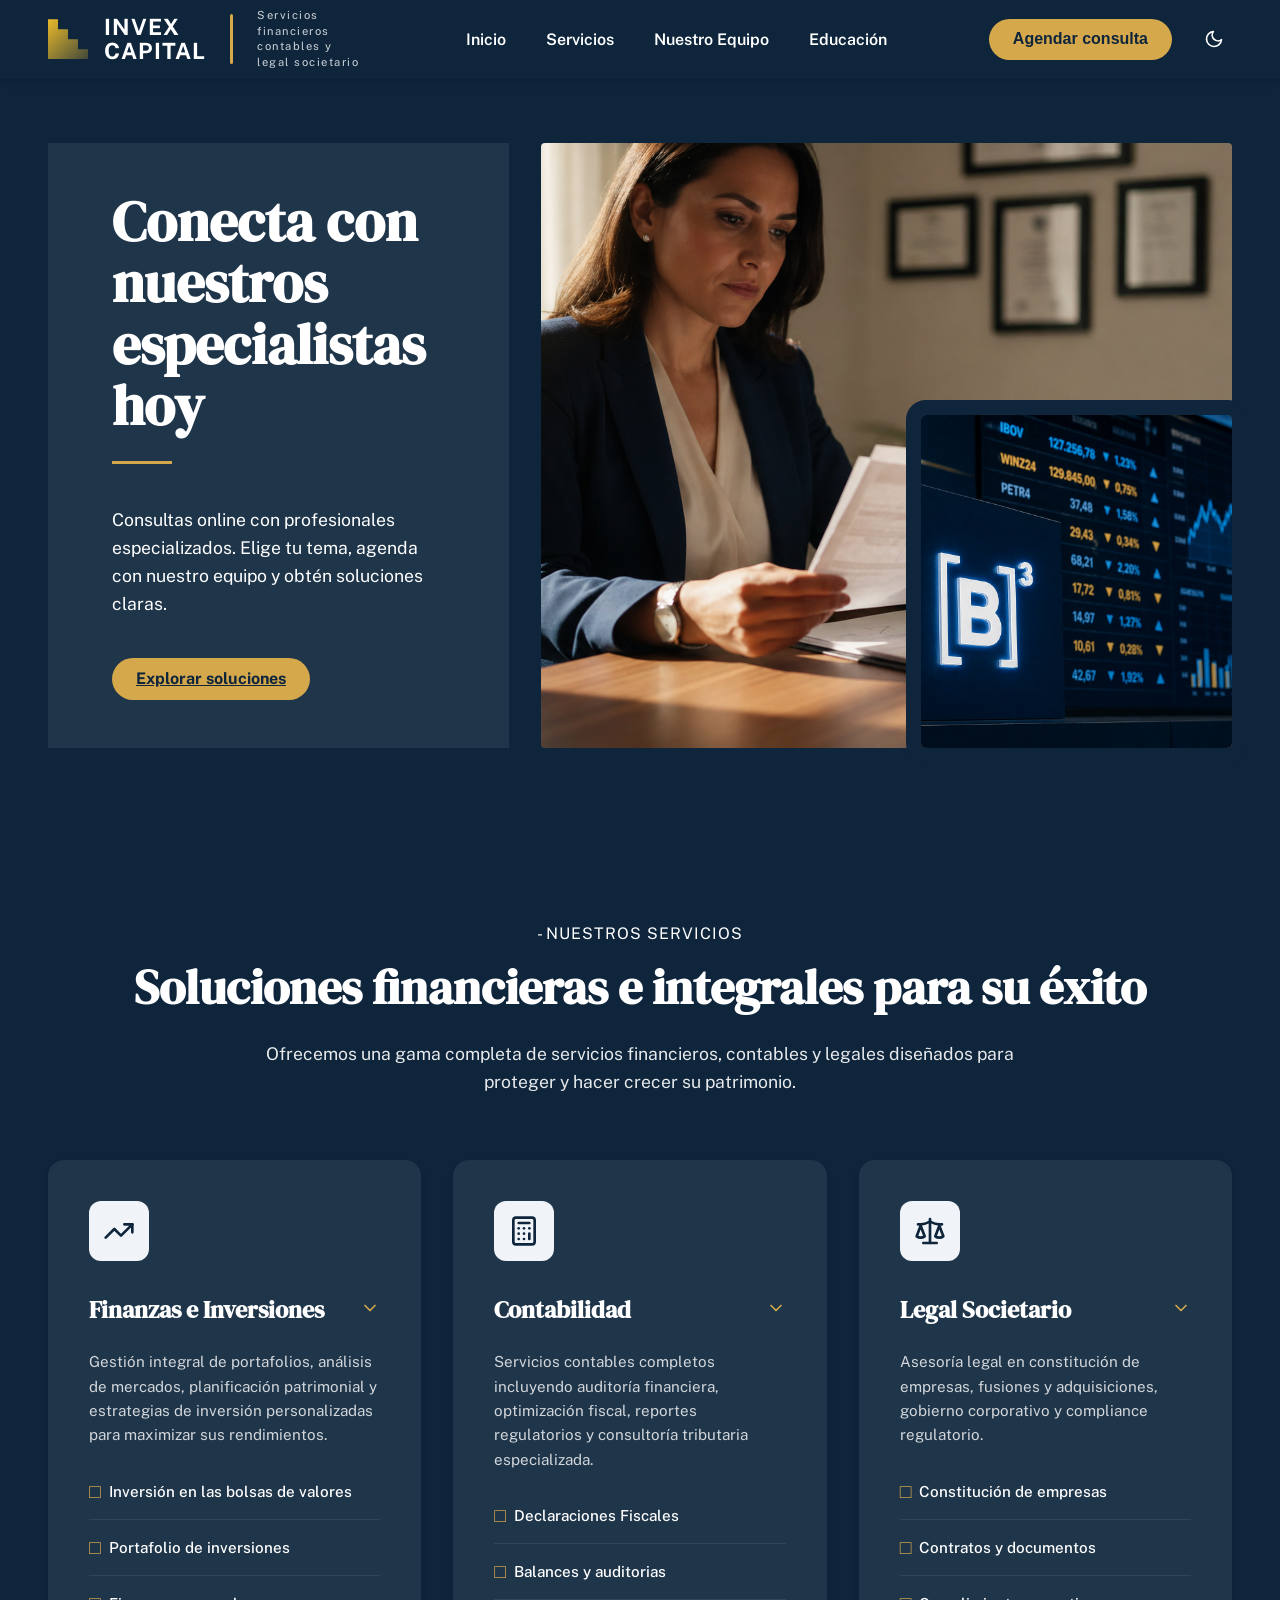
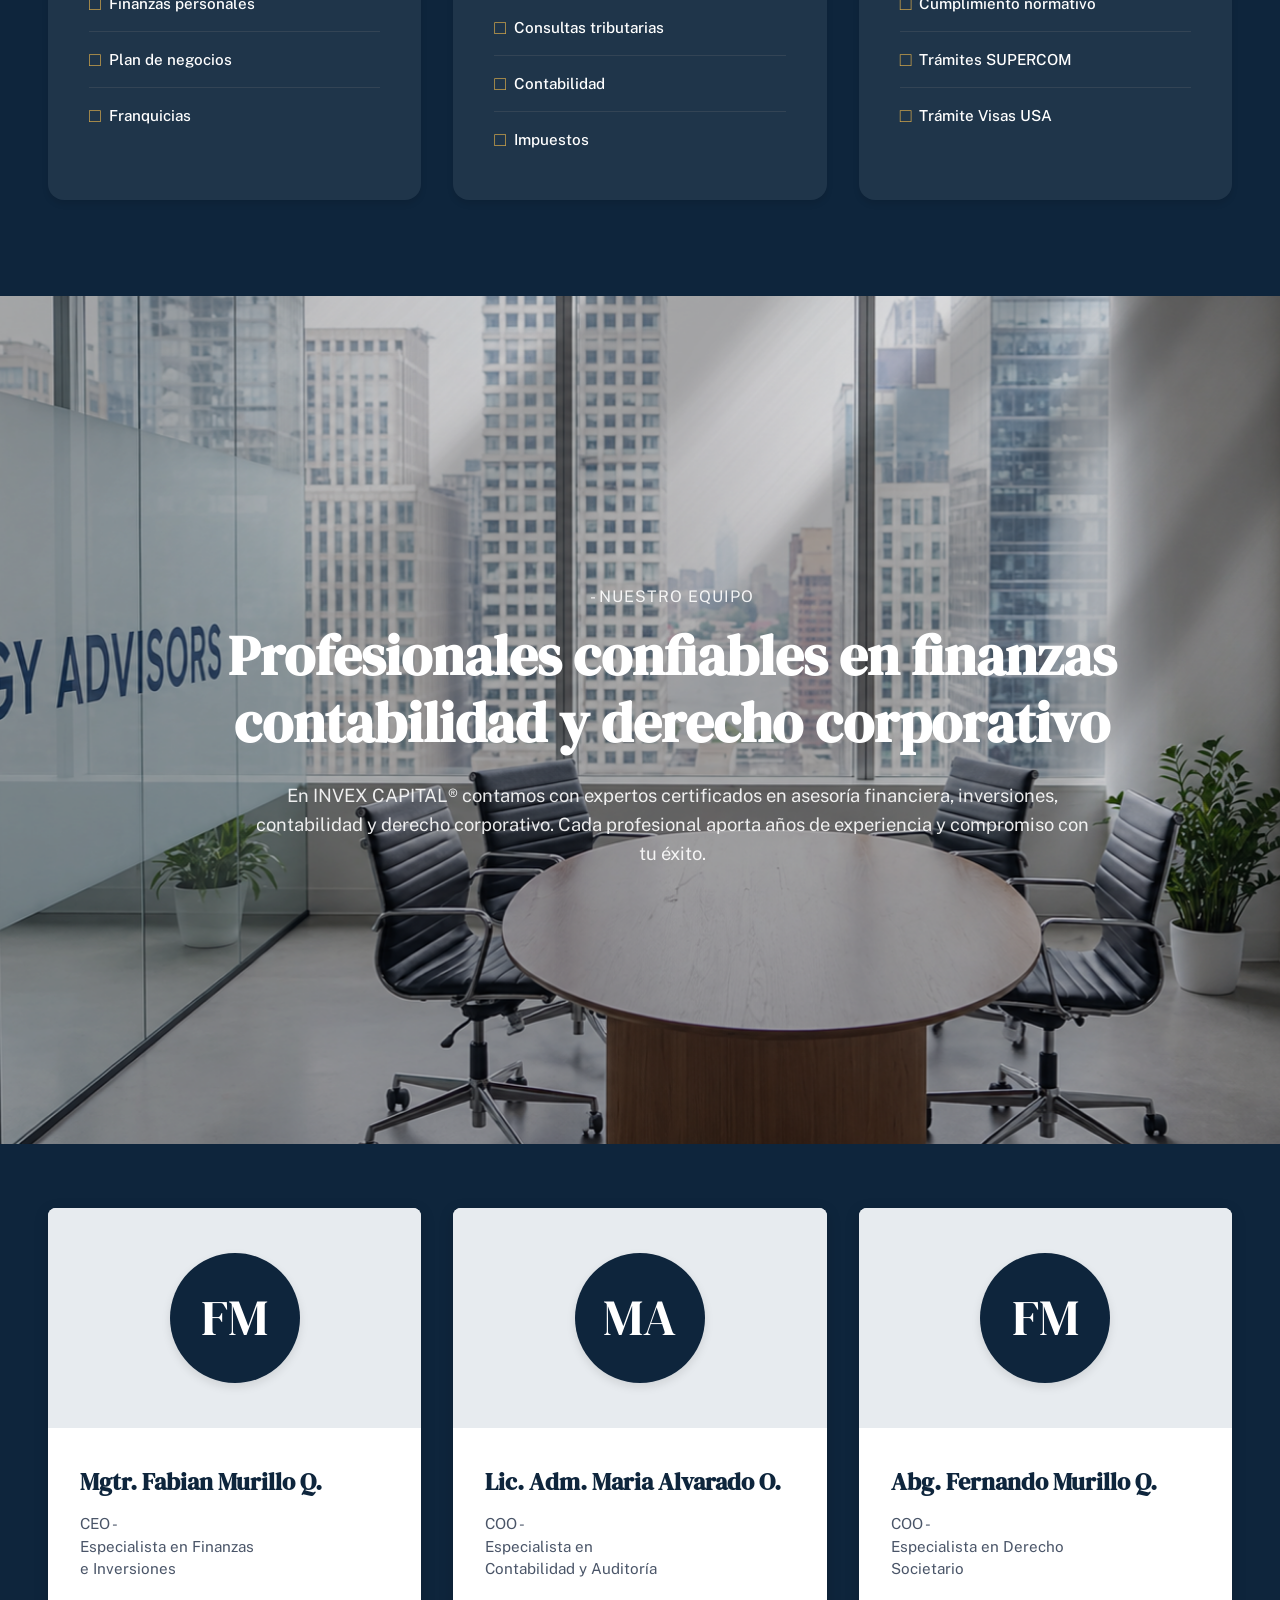
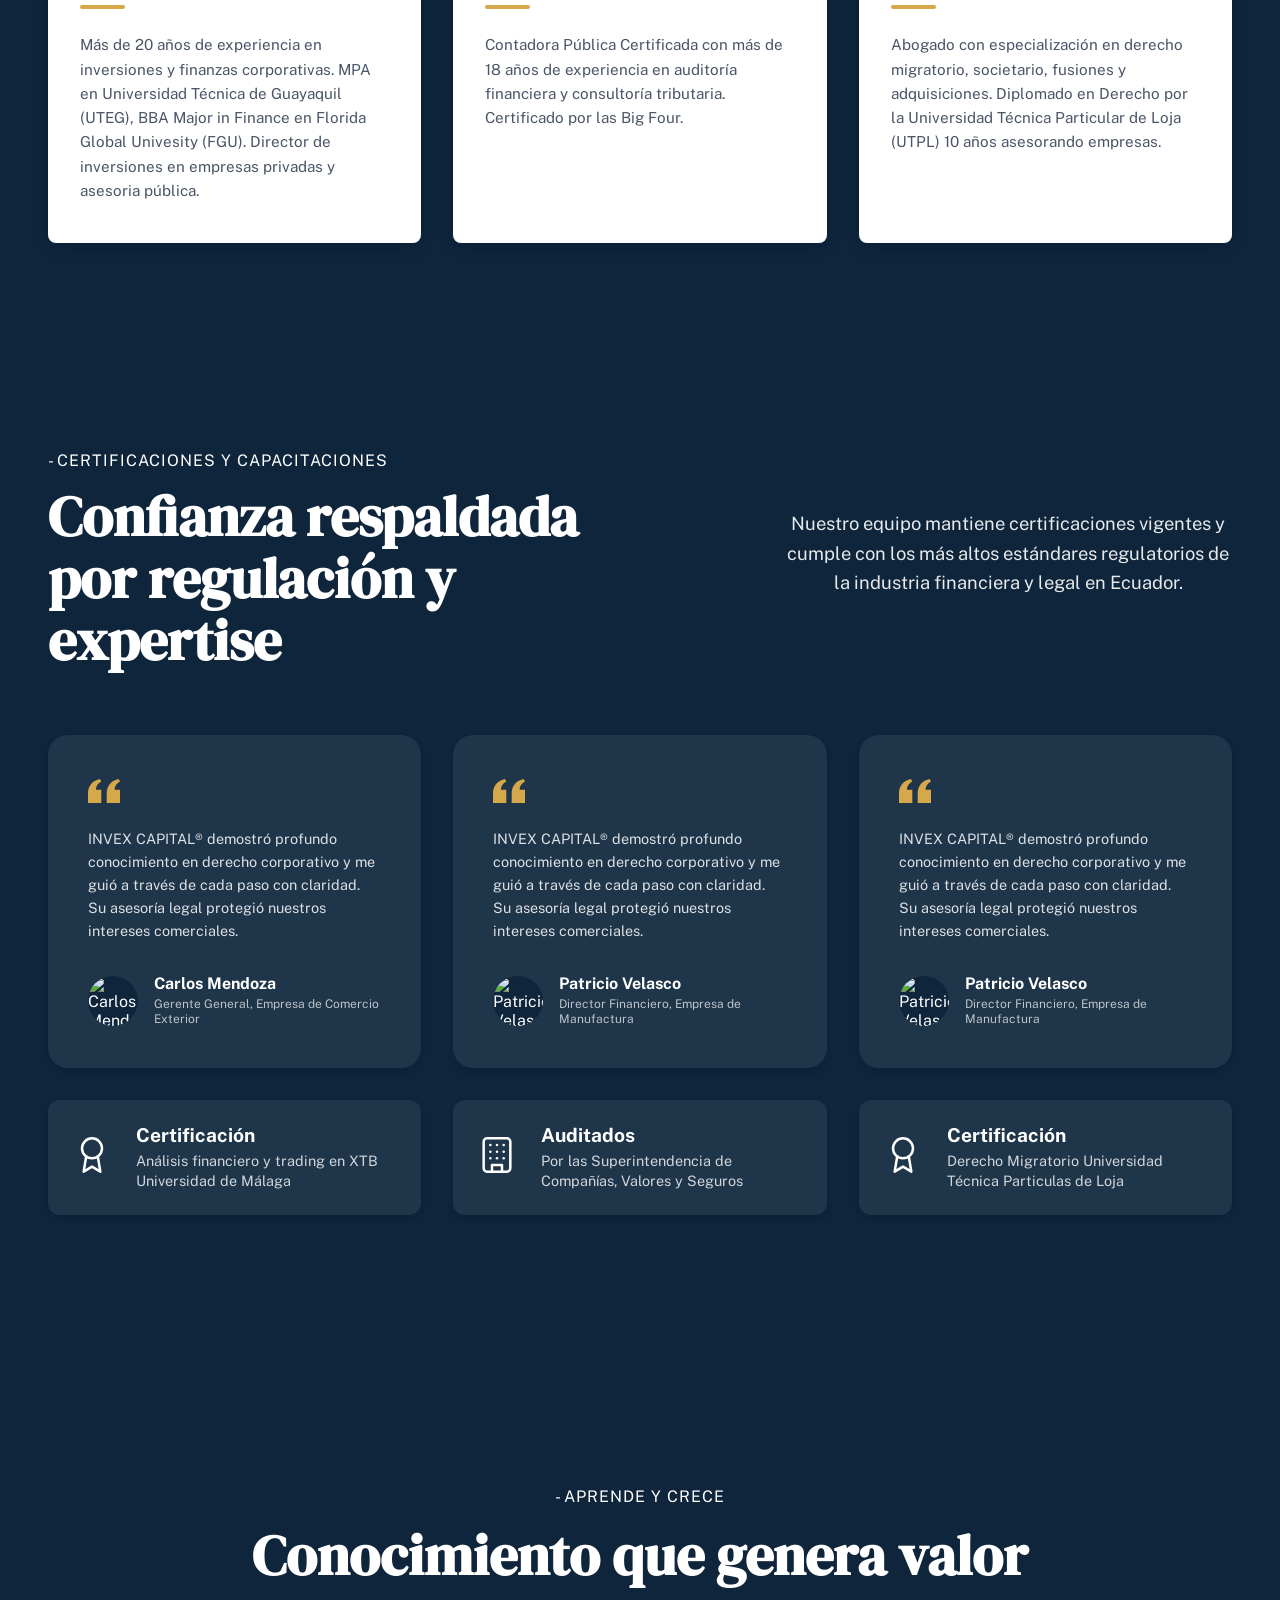
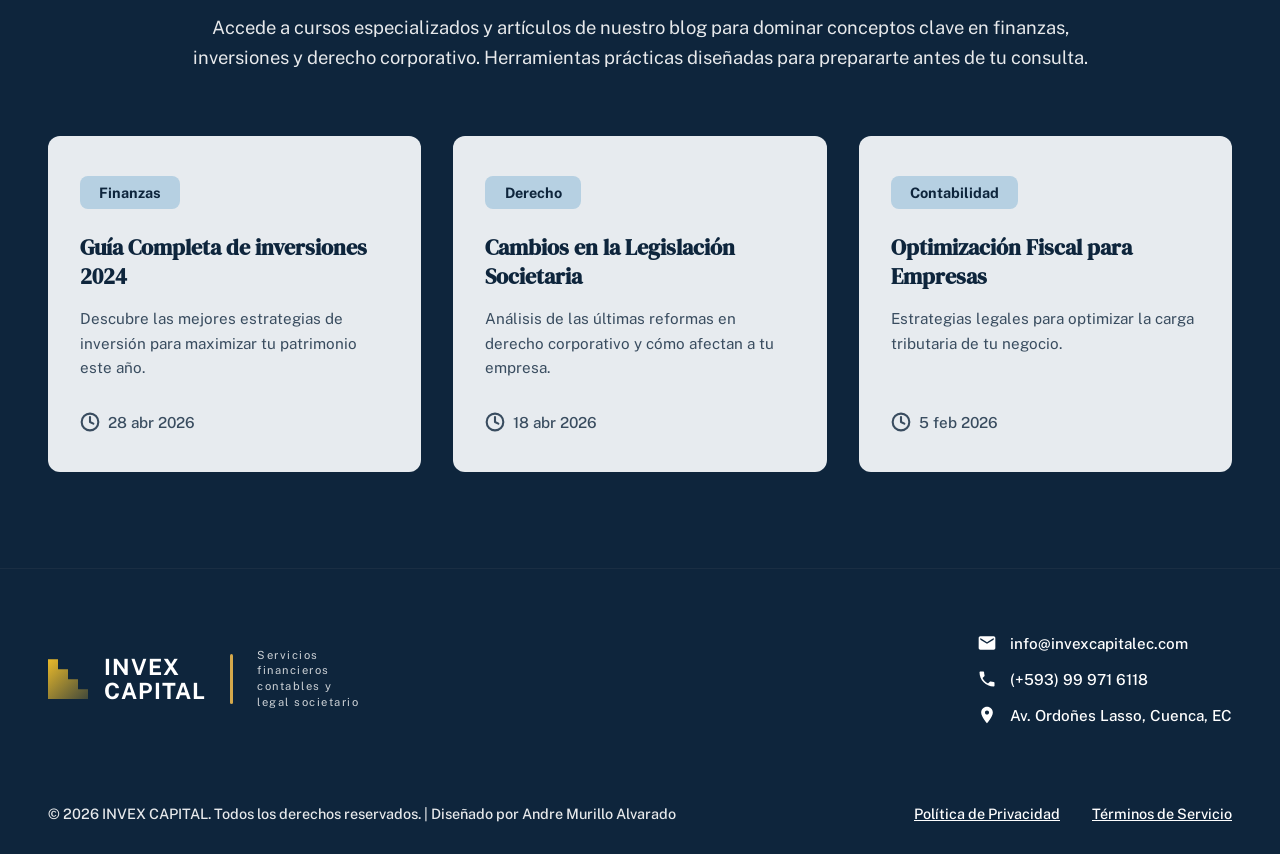
==== index.html @ 41b36bf6 "V1.0 En proceso" ====
<!doctype html>
<html lang="en">
  <head>
    <meta charset="UTF-8" />
    <meta name="viewport" content="width=device-width, initial-scale=1.0" />
    <link rel="preconnect" href="https://fonts.googleapis.com" />
    <link rel="preconnect" href="https://fonts.gstatic.com" crossorigin />
    <link
      href="https://fonts.googleapis.com/css2?family=DM+Serif+Display:ital@0;1&family=Public+Sans:ital,wght@0,100..900;1,100..900&display=swap"
      rel="stylesheet"
    />
    <link rel="stylesheet" href="./css/normalize.css" />
    <link rel="stylesheet" href="./css/index.css" />
    <link rel="stylesheet" href="./css/header.css" />
    <link rel="stylesheet" href="./css/hero.css" />
    <link rel="stylesheet" href="./css/servicios.css" />
    <link rel="stylesheet" href="./css/subHero.css" />
    <link rel="stylesheet" href="./css/equipo_cards.css" />
    <link rel="stylesheet" href="./css/certificaciones.css" />
    <link rel="stylesheet" href="./css/educacion.css" />
    <link rel="stylesheet" href="./css/footer.css" />
    <!--IMPORTANTE PONER ESTO PARA QUE LEA EL ARCHIVO JAVASCRIPT-->
    <script defer src="./main.js"></script>
    <title>Invex Capital</title>
  </head>
  <body>
    <header class="navbar">
      <!-- Sección del Logo -->
      <div class="logo-container">
        <div class="logo-icon"></div>
        <div class="logo-text">
          <h1>INVEX<br />CAPITAL</h1>
        </div>
        <div class="logo-divider"></div>
        <div class="logo-subtitle">
          Servicios<br />financieros<br />contables y<br />legal societario
        </div>
      </div>

      <!-- Enlaces de Navegación -->
      <nav class="nav-links" id="nav-links">
        <a href="#inicio">Inicio</a>
        <a href="#servicios">Servicios</a>
        <a href="#equipo">Nuestro Equipo</a>
        <a href="#educacion">Educación</a>
      </nav>

      <!-- Botones de Acción -->
      <div class="action-container">
        <!-- Botón flotante en móvil -->
        <button class="btn-primary">Agendar consulta</button>

        <!-- Botón de Modo Día/Noche -->
        <button
          id="theme-toggle"
          class="theme-toggle"
          aria-label="Cambiar tema"
        >
          <svg
            id="moon-icon"
            xmlns="http://www.w3.org/2000/svg"
            width="20"
            height="20"
            viewBox="0 0 24 24"
            fill="none"
            stroke="currentColor"
            stroke-width="2"
            stroke-linecap="round"
            stroke-linejoin="round"
          >
            <path d="M21 12.79A9 9 0 1 1 11.21 3 7 7 0 0 0 21 12.79z"></path>
          </svg>
          <svg
            id="sun-icon"
            class="hidden"
            xmlns="http://www.w3.org/2000/svg"
            width="20"
            height="20"
            viewBox="0 0 24 24"
            fill="none"
            stroke="currentColor"
            stroke-width="2"
            stroke-linecap="round"
            stroke-linejoin="round"
          >
            <circle cx="12" cy="12" r="5"></circle>
            <line x1="12" y1="1" x2="12" y2="3"></line>
            <line x1="12" y1="21" x2="12" y2="23"></line>
            <line x1="4.22" y1="4.22" x2="5.64" y2="5.64"></line>
            <line x1="18.36" y1="18.36" x2="19.78" y2="19.78"></line>
            <line x1="1" y1="12" x2="3" y2="12"></line>
            <line x1="21" y1="12" x2="23" y2="12"></line>
            <line x1="4.22" y1="19.78" x2="5.64" y2="18.36"></line>
            <line x1="18.36" y1="5.64" x2="19.78" y2="4.22"></line>
          </svg>
        </button>

        <!-- Botón Hamburguesa (Nuevo) -->
        <button class="hamburger" id="hamburger-btn" aria-label="Abrir menú">
          <svg
            xmlns="http://www.w3.org/2000/svg"
            width="28"
            height="28"
            viewBox="0 0 24 24"
            fill="none"
            stroke="currentColor"
            stroke-width="2"
            stroke-linecap="round"
            stroke-linejoin="round"
          >
            <line x1="3" y1="12" x2="21" y2="12"></line>
            <line x1="3" y1="6" x2="21" y2="6"></line>
            <line x1="3" y1="18" x2="21" y2="18"></line>
          </svg>
        </button>
      </div>
    </header>

    <!-- SECCIÓN HERO -->
    <section id="inicio" class="hero">
      <!-- Columna de Texto -->
      <div class="hero-content">
        <h1 class="titulo hero-title">
          Conecta con<br />
          nuestros<br />
          <span class="highlight">especialistas</span><br />
          hoy
        </h1>
        <div class="hero-divider"></div>
        <p class="hero-text">
          Consultas online con profesionales especializados. Elige tu tema,
          agenda con nuestro equipo y obtén soluciones claras.
        </p>

        <!-- Mantuve el texto "Explorar soluciones", pero le devolví la clase btn-primary 
             para que se vea dorado y sólido como en tu diseño original -->
        <a href="#servicios" class="btn-primary">Explorar soluciones</a>
      </div>

      <!-- Columna de Imágenes -->
      <div class="hero-images">
        <img
          src="./assets/hero_main.png"
          alt="Especialista financiera"
          class="img-main"
        />
        <img
          src="./assets/hero_sub.png"
          alt="Mercado de valores"
          class="img-overlay"
        />
      </div>
    </section>

    <!-- SECCIÓN SERVICIOS -->
    <section id="servicios" class="services-section">
      <div class="services-header">
        <p class="subtitle">- Nuestros servicios</p>
        <h2 class="titulo services-title">
          Soluciones financieras e integrales para
          <span class="highlight">su éxito</span>
        </h2>
        <p class="services-description">
          Ofrecemos una gama completa de servicios financieros, contables y
          legales diseñados para proteger y hacer crecer su patrimonio.
        </p>
      </div>

      <div class="services-grid">
        <!-- Tarjeta 1: Finanzas e Inversiones -->
        <div class="service-card" tabindex="0">
          <div class="card-icon">
            <svg
              xmlns="http://www.w3.org/2000/svg"
              width="32"
              height="32"
              viewBox="0 0 24 24"
              fill="none"
              stroke="currentColor"
              stroke-width="2"
              stroke-linecap="round"
              stroke-linejoin="round"
            >
              <path d="M22 7 13.5 15.5 8.5 10.5 2 17"></path>
              <path d="M16 7h6v6"></path>
            </svg>
          </div>
          <div class="card-header">
            <h3 class="titulo">Finanzas e Inversiones</h3>
            <span class="expand-icon">
              <svg
                xmlns="http://www.w3.org/2000/svg"
                width="20"
                height="20"
                viewBox="0 0 24 24"
                fill="none"
                stroke="currentColor"
                stroke-width="2"
                stroke-linecap="round"
                stroke-linejoin="round"
              >
                <path d="m6 9 6 6 6-6" />
              </svg>
            </span>
          </div>
          <div class="card-content">
            <p class="card-summary">
              Gestión integral de portafolios, análisis de mercados,
              planificación patrimonial y estrategias de inversión
              personalizadas para maximizar sus rendimientos.
            </p>
            <ul class="service-list">
              <li class="service-item">
                <div class="item-title">
                  <span class="bullet">□</span> Inversión en las bolsas de
                  valores
                </div>
                <div class="service-detail">
                  Asesoramiento experto para la compra y venta de activos en
                  mercados internacionales.
                </div>
              </li>
              <li class="service-item">
                <div class="item-title">
                  <span class="bullet">□</span> Portafolio de inversiones
                </div>
                <div class="service-detail">
                  Diseño y diversificación de carteras adaptadas a su perfil de
                  riesgo.
                </div>
              </li>
              <li class="service-item">
                <div class="item-title">
                  <span class="bullet">□</span> Finanzas personales
                </div>
                <div class="service-detail">
                  Planificación a largo plazo para asegurar su estabilidad
                  financiera.
                </div>
              </li>
              <li class="service-item">
                <div class="item-title">
                  <span class="bullet">□</span> Plan de negocios
                </div>
                <div class="service-detail">
                  Planificación a largo plazo para asegurar su estabilidad
                  financiera.
                </div>
              </li>
              <li class="service-item">
                <div class="item-title">
                  <span class="bullet">□</span> Franquicias
                </div>
                <div class="service-detail">
                  Planificación a largo plazo para asegurar su estabilidad
                  financiera.
                </div>
              </li>
            </ul>
          </div>
        </div>

        <!-- Tarjeta 2: Contabilidad -->
        <div class="service-card" tabindex="0">
          <div class="card-icon">
            <svg
              xmlns="http://www.w3.org/2000/svg"
              width="32"
              height="32"
              viewBox="0 0 24 24"
              fill="none"
              stroke="currentColor"
              stroke-width="2"
              stroke-linecap="round"
              stroke-linejoin="round"
            >
              <rect width="16" height="20" x="4" y="2" rx="2"></rect>
              <line x1="8" x2="16" y1="6" y2="6"></line>
              <line x1="16" x2="16" y1="14" y2="18"></line>
              <path d="M16 10h.01"></path>
              <path d="M12 10h.01"></path>
              <path d="M8 10h.01"></path>
              <path d="M12 14h.01"></path>
              <path d="M8 14h.01"></path>
              <path d="M12 18h.01"></path>
              <path d="M8 18h.01"></path>
            </svg>
          </div>
          <div class="card-header">
            <h3 class="titulo">Contabilidad</h3>
            <span class="expand-icon">
              <svg
                xmlns="http://www.w3.org/2000/svg"
                width="20"
                height="20"
                viewBox="0 0 24 24"
                fill="none"
                stroke="currentColor"
                stroke-width="2"
                stroke-linecap="round"
                stroke-linejoin="round"
              >
                <path d="m6 9 6 6 6-6" />
              </svg>
            </span>
          </div>
          <div class="card-content">
            <p class="card-summary">
              Servicios contables completos incluyendo auditoría financiera,
              optimización fiscal, reportes regulatorios y consultoría
              tributaria especializada.
            </p>
            <ul class="service-list">
              <li class="service-item">
                <div class="item-title">
                  <span class="bullet">□</span> Declaraciones Fiscales
                </div>
                <div class="service-detail">
                  Manejo preciso de sus libros contables y estados financieros.
                </div>
              </li>
              <li class="service-item">
                <div class="item-title">
                  <span class="bullet">□</span> Balances y auditorias
                </div>
                <div class="service-detail">
                  Estrategias de eficiencia fiscal y cumplimiento de
                  obligaciones tributarias.
                </div>
              </li>
              <li class="service-item">
                <div class="item-title">
                  <span class="bullet">□</span> Consultas tributarias
                </div>
                <div class="service-detail">
                  Revisión independiente para garantizar la transparencia de su
                  empresa.
                </div>
              </li>
              <li class="service-item">
                <div class="item-title">
                  <span class="bullet">□</span> Contabilidad
                </div>
                <div class="service-detail">
                  Revisión independiente para garantizar la transparencia de su
                  empresa.
                </div>
              </li>
              <li class="service-item">
                <div class="item-title">
                  <span class="bullet">□</span> Impuestos
                </div>
                <div class="service-detail">
                  Revisión independiente para garantizar la transparencia de su
                  empresa.
                </div>
              </li>
            </ul>
          </div>
        </div>

        <!-- Tarjeta 3: Legal Societario -->
        <div class="service-card" tabindex="0">
          <div class="card-icon">
            <svg
              xmlns="http://www.w3.org/2000/svg"
              width="32"
              height="32"
              viewBox="0 0 24 24"
              fill="none"
              stroke="currentColor"
              stroke-width="2"
              stroke-linecap="round"
              stroke-linejoin="round"
            >
              <path d="m16 16 3-8 3 8c-.87.65-1.92 1-3 1s-2.13-.35-3-1Z"></path>
              <path d="m2 16 3-8 3 8c-.87.65-1.92 1-3 1s-2.13-.35-3-1Z"></path>
              <path d="M7 21h10"></path>
              <path d="M12 3v18"></path>
              <path d="M3 7h2c2 0 5-1 7-2 2 1 5 2 7 2h2"></path>
            </svg>
          </div>
          <div class="card-header">
            <h3 class="titulo">Legal Societario</h3>
            <span class="expand-icon">
              <svg
                xmlns="http://www.w3.org/2000/svg"
                width="20"
                height="20"
                viewBox="0 0 24 24"
                fill="none"
                stroke="currentColor"
                stroke-width="2"
                stroke-linecap="round"
                stroke-linejoin="round"
              >
                <path d="m6 9 6 6 6-6" />
              </svg>
            </span>
          </div>
          <div class="card-content">
            <p class="card-summary">
              Asesoría legal en constitución de empresas, fusiones y
              adquisiciones, gobierno corporativo y compliance regulatorio.
            </p>
            <ul class="service-list">
              <li class="service-item">
                <div class="item-title">
                  <span class="bullet">□</span> Constitución de empresas
                </div>
                <div class="service-detail">
                  Acompañamiento legal desde la idea hasta el registro
                  mercantil.
                </div>
              </li>
              <li class="service-item">
                <div class="item-title">
                  <span class="bullet">□</span> Contratos y documentos
                </div>
                <div class="service-detail">
                  Redacción y revisión de acuerdos comerciales para blindar su
                  negocio.
                </div>
              </li>
              <li class="service-item">
                <div class="item-title">
                  <span class="bullet">□</span> Cumplimiento normativo
                </div>
                <div class="service-detail">
                  Aseguramos que sus operaciones se ajusten a la legislación
                  vigente.
                </div>
              </li>
              <li class="service-item">
                <div class="item-title">
                  <span class="bullet">□</span> Trámites SUPERCOM
                </div>
                <div class="service-detail">
                  Aseguramos que sus operaciones se ajusten a la legislación
                  vigente.
                </div>
              </li>
              <li class="service-item">
                <div class="item-title">
                  <span class="bullet">□</span> Trámite Visas USA
                </div>
                <div class="service-detail">
                  Aseguramos que sus operaciones se ajusten a la legislación
                  vigente.
                </div>
              </li>
            </ul>
          </div>
        </div>
      </div>
    </section>

    <!-- SECCIÓN SUB-HERO EQUIPO -->
    <section id="equipo" class="sub-hero-equipo">
      <div class="sub-hero-content">
        <p class="subtitle">- Nuestro Equipo</p>
        <h2 class="titulo sub-hero-title">
          Profesionales confiables en finanzas<br />
          contabilidad y derecho corporativo
        </h2>
        <p class="sub-hero-text">
          En INVEX CAPITAL® contamos con expertos certificados en asesoría
          financiera, inversiones, contabilidad y derecho corporativo. Cada
          profesional aporta años de experiencia y compromiso con tu éxito.
        </p>
      </div>
    </section>

    <!-- SECCIÓN TARJETAS DE EQUIPO -->
    <section class="team-section">
      <div class="team-grid">
        <!-- Tarjeta 1: Fabian Murillo -->
        <div class="team-card">
          <!-- La parte superior gris (lista para foto de fondo en el futuro) -->
          <div class="team-card-top">
            <div class="team-avatar">
              <!-- Iniciales actuales -->
              <span class="initials titulo">FM</span>
              <!-- Descomenta y usa esta etiqueta cuando tengas la foto -->
              <!-- <img src="ruta/a/foto-fabian.jpg" alt="Foto de Fabian" class="avatar-img"> -->
            </div>
          </div>
          <!-- Contenido de la tarjeta -->
          <div class="team-card-bottom">
            <h3 class="titulo team-name">Mgtr. Fabian Murillo Q.</h3>
            <p class="team-role">
              CEO - <br />
              Especialista en Finanzas <br />
              e Inversiones
            </p>
            <div class="team-divider"></div>
            <p class="team-bio">
              Más de 20 años de experiencia en inversiones y finanzas
              corporativas. MPA en Universidad Técnica de Guayaquil (UTEG), BBA
              Major in Finance en Florida Global Univesity (FGU). Director de
              inversiones en empresas privadas y asesoria pública.
            </p>
          </div>
        </div>

        <!-- Tarjeta 2: Maria Alvarado -->
        <div class="team-card">
          <div class="team-card-top">
            <div class="team-avatar">
              <span class="initials titulo">MA</span>
              <!-- <img src="ruta/a/foto-maria.jpg" alt="Foto de Maria" class="avatar-img"> -->
            </div>
          </div>
          <div class="team-card-bottom">
            <h3 class="titulo team-name">Lic. Adm. Maria Alvarado O.</h3>
            <p class="team-role">
              COO - <br />
              Especialista en <br />
              Contabilidad y Auditoría
            </p>
            <div class="team-divider"></div>
            <p class="team-bio">
              Contadora Pública Certificada con más de 18 años de experiencia en
              auditoría financiera y consultoría tributaria. Certificado por las
              Big Four.
            </p>
          </div>
        </div>

        <!-- Tarjeta 3: Fernando Murillo -->
        <div class="team-card">
          <div class="team-card-top">
            <div class="team-avatar">
              <span class="initials titulo">FM</span>
              <!-- <img src="ruta/a/foto-fernando.jpg" alt="Foto de Fernando" class="avatar-img"> -->
            </div>
          </div>
          <div class="team-card-bottom">
            <h3 class="titulo team-name">Abg. Fernando Murillo Q.</h3>
            <p class="team-role">
              COO - <br />
              Especialista en Derecho <br />
              Societario
            </p>
            <div class="team-divider"></div>
            <p class="team-bio">
              Abogado con especialización en derecho migratorio, societario,
              fusiones y adquisiciones. Diplomado en Derecho por la Universidad
              Técnica Particular de Loja (UTPL) 10 años asesorando empresas.
            </p>
          </div>
        </div>
      </div>
    </section>

    <!-- SECCIÓN CONFIANZA Y CERTIFICACIONES -->
    <section id="certificaciones" class="trust-section">
      <!-- Cabecera de la sección -->
      <div class="trust-header">
        <div class="header-left">
          <p class="subtitle">- Certificaciones y capacitaciones</p>
          <h2 class="titulo trust-title">
            Confianza respaldada <br />
            por <span class="highlight">regulación</span> y <br />
            expertise
          </h2>
        </div>
        <div class="header-right">
          <p class="trust-description">
            Nuestro equipo mantiene certificaciones vigentes y cumple con los
            más altos estándares regulatorios de la industria financiera y legal
            en Ecuador.
          </p>
        </div>
      </div>

      <!-- Fila 1: Testimonios -->
      <div class="testimonials-grid">
        <!-- Testimonio 1 -->
        <div class="testimonial-card">
          <div class="quote-icon">
            <svg
              xmlns="http://www.w3.org/2000/svg"
              width="32"
              height="32"
              viewBox="0 0 24 24"
              fill="currentColor"
            >
              <path
                d="M14.017 21v-7.391c0-5.704 3.731-9.57 8.983-10.609l.995 2.151c-2.432.917-3.995 3.638-3.995 5.849h4v10h-9.983zm-14.017 0v-7.391c0-5.704 3.748-9.57 9-10.609l.996 2.151c-2.433.917-3.996 3.638-3.996 5.849h3.983v10h-9.983z"
              />
            </svg>
          </div>
          <p class="testimonial-text">
            INVEX CAPITAL® demostró profundo conocimiento en derecho corporativo
            y me guió a través de cada paso con claridad. Su asesoría legal
            protegió nuestros intereses comerciales.
          </p>
          <div class="testimonial-author">
            <!-- Sustituir con la ruta a la foto real -->
            <img
              src="ruta/a/foto-carlos.jpg"
              alt="Carlos Mendoza"
              class="author-img"
            />
            <div class="author-info">
              <h4>Carlos Mendoza</h4>
              <span>Gerente General, Empresa de Comercio Exterior</span>
            </div>
          </div>
        </div>

        <!-- Testimonio 2 -->
        <div class="testimonial-card">
          <div class="quote-icon">
            <svg
              xmlns="http://www.w3.org/2000/svg"
              width="32"
              height="32"
              viewBox="0 0 24 24"
              fill="currentColor"
            >
              <path
                d="M14.017 21v-7.391c0-5.704 3.731-9.57 8.983-10.609l.995 2.151c-2.432.917-3.995 3.638-3.995 5.849h4v10h-9.983zm-14.017 0v-7.391c0-5.704 3.748-9.57 9-10.609l.996 2.151c-2.433.917-3.996 3.638-3.996 5.849h3.983v10h-9.983z"
              />
            </svg>
          </div>
          <p class="testimonial-text">
            INVEX CAPITAL® demostró profundo conocimiento en derecho corporativo
            y me guió a través de cada paso con claridad. Su asesoría legal
            protegió nuestros intereses comerciales.
          </p>
          <div class="testimonial-author">
            <img
              src="ruta/a/foto-patricio1.jpg"
              alt="Patricio Velasco"
              class="author-img"
            />
            <div class="author-info">
              <h4>Patricio Velasco</h4>
              <span>Director Financiero, Empresa de Manufactura</span>
            </div>
          </div>
        </div>

        <!-- Testimonio 3 -->
        <div class="testimonial-card">
          <div class="quote-icon">
            <svg
              xmlns="http://www.w3.org/2000/svg"
              width="32"
              height="32"
              viewBox="0 0 24 24"
              fill="currentColor"
            >
              <path
                d="M14.017 21v-7.391c0-5.704 3.731-9.57 8.983-10.609l.995 2.151c-2.432.917-3.995 3.638-3.995 5.849h4v10h-9.983zm-14.017 0v-7.391c0-5.704 3.748-9.57 9-10.609l.996 2.151c-2.433.917-3.996 3.638-3.996 5.849h3.983v10h-9.983z"
              />
            </svg>
          </div>
          <p class="testimonial-text">
            INVEX CAPITAL® demostró profundo conocimiento en derecho corporativo
            y me guió a través de cada paso con claridad. Su asesoría legal
            protegió nuestros intereses comerciales.
          </p>
          <div class="testimonial-author">
            <img
              src="ruta/a/foto-patricio2.jpg"
              alt="Patricio Velasco"
              class="author-img"
            />
            <div class="author-info">
              <h4>Patricio Velasco</h4>
              <span>Director Financiero, Empresa de Manufactura</span>
            </div>
          </div>
        </div>
      </div>

      <!-- Fila 2: Certificaciones (Contenedores tipo ENLACE) -->
      <div class="certifications-grid">
        <!-- Certificación 1 -->
        <a
          href="#link-certificado-xtb"
          class="cert-link-card"
          target="_blank"
          rel="noopener noreferrer"
        >
          <div class="cert-icon">
            <svg
              xmlns="http://www.w3.org/2000/svg"
              width="40"
              height="40"
              viewBox="0 0 24 24"
              fill="none"
              stroke="currentColor"
              stroke-width="1.5"
              stroke-linecap="round"
              stroke-linejoin="round"
            >
              <circle cx="12" cy="8" r="6"></circle>
              <path d="M15.477 12.89 17 22l-5-3-5 3 1.523-9.11"></path>
            </svg>
          </div>
          <div class="cert-info">
            <h4>Certificación</h4>
            <p>Análisis financiero y trading en XTB Universidad de Málaga</p>
          </div>
        </a>

        <!-- Certificación 2 -->
        <a
          href="#link-supercias"
          class="cert-link-card"
          target="_blank"
          rel="noopener noreferrer"
        >
          <div class="cert-icon">
            <svg
              xmlns="http://www.w3.org/2000/svg"
              width="40"
              height="40"
              viewBox="0 0 24 24"
              fill="none"
              stroke="currentColor"
              stroke-width="1.5"
              stroke-linecap="round"
              stroke-linejoin="round"
            >
              <rect x="4" y="2" width="16" height="20" rx="2" ry="2"></rect>
              <path d="M9 22v-4h6v4"></path>
              <path d="M8 6h.01"></path>
              <path d="M16 6h.01"></path>
              <path d="M12 6h.01"></path>
              <path d="M12 10h.01"></path>
              <path d="M12 14h.01"></path>
              <path d="M16 10h.01"></path>
              <path d="M16 14h.01"></path>
              <path d="M8 10h.01"></path>
              <path d="M8 14h.01"></path>
            </svg>
          </div>
          <div class="cert-info">
            <h4>Auditados</h4>
            <p>Por las Superintendencia de Compañías, Valores y Seguros</p>
          </div>
        </a>

        <!-- Certificación 3 -->
        <a
          href="#link-certificado-utpl"
          class="cert-link-card"
          target="_blank"
          rel="noopener noreferrer"
        >
          <div class="cert-icon">
            <svg
              xmlns="http://www.w3.org/2000/svg"
              width="40"
              height="40"
              viewBox="0 0 24 24"
              fill="none"
              stroke="currentColor"
              stroke-width="1.5"
              stroke-linecap="round"
              stroke-linejoin="round"
            >
              <circle cx="12" cy="8" r="6"></circle>
              <path d="M15.477 12.89 17 22l-5-3-5 3 1.523-9.11"></path>
            </svg>
          </div>
          <div class="cert-info">
            <h4>Certificación</h4>
            <p>Derecho Migratorio Universidad Técnica Particulas de Loja</p>
          </div>
        </a>
      </div>
    </section>

    <!-- SECCIÓN EDUCACIÓN Y BLOG -->
    <section id="educacion" class="edu-section">
      <div class="edu-header">
        <p class="subtitle">- Aprende y crece</p>
        <h2 class="titulo edu-title">Conocimiento que genera valor</h2>
        <p class="edu-description">
          Accede a cursos especializados y artículos de nuestro blog para
          dominar conceptos clave en finanzas, inversiones y derecho
          corporativo. Herramientas prácticas diseñadas para prepararte antes de
          tu consulta.
        </p>
      </div>

      <div class="edu-grid">
        <!-- Artículo 1: Finanzas -->
        <a href="single.html" class="edu-card">
          <span class="edu-badge">Finanzas</span>
          <h3 class="titulo card-title">Guía Completa de inversiones 2024</h3>
          <p class="card-excerpt">
            Descubre las mejores estrategias de inversión para maximizar tu
            patrimonio este año.
          </p>
          <div class="card-meta">
            <svg
              xmlns="http://www.w3.org/2000/svg"
              width="20"
              height="20"
              viewBox="0 0 24 24"
              fill="none"
              stroke="currentColor"
              stroke-width="2"
              stroke-linecap="round"
              stroke-linejoin="round"
            >
              <circle cx="12" cy="12" r="10"></circle>
              <polyline points="12 6 12 12 16 14"></polyline>
            </svg>
            <span>28 abr 2026</span>
          </div>
        </a>

        <!-- Artículo 2: Derecho -->
        <a href="single.html" class="edu-card">
          <span class="edu-badge">Derecho</span>
          <h3 class="titulo card-title">
            Cambios en la Legislación Societaria
          </h3>
          <p class="card-excerpt">
            Análisis de las últimas reformas en derecho corporativo y cómo
            afectan a tu empresa.
          </p>
          <div class="card-meta">
            <svg
              xmlns="http://www.w3.org/2000/svg"
              width="20"
              height="20"
              viewBox="0 0 24 24"
              fill="none"
              stroke="currentColor"
              stroke-width="2"
              stroke-linecap="round"
              stroke-linejoin="round"
            >
              <circle cx="12" cy="12" r="10"></circle>
              <polyline points="12 6 12 12 16 14"></polyline>
            </svg>
            <span>18 abr 2026</span>
          </div>
        </a>

        <!-- Artículo 3: Contabilidad -->
        <a href="single.html" class="edu-card">
          <span class="edu-badge">Contabilidad</span>
          <h3 class="titulo card-title">Optimización Fiscal para Empresas</h3>
          <p class="card-excerpt">
            Estrategias legales para optimizar la carga tributaria de tu
            negocio.
          </p>
          <div class="card-meta">
            <svg
              xmlns="http://www.w3.org/2000/svg"
              width="20"
              height="20"
              viewBox="0 0 24 24"
              fill="none"
              stroke="currentColor"
              stroke-width="2"
              stroke-linecap="round"
              stroke-linejoin="round"
            >
              <circle cx="12" cy="12" r="10"></circle>
              <polyline points="12 6 12 12 16 14"></polyline>
            </svg>
            <span>5 feb 2026</span>
          </div>
        </a>
      </div>
    </section>

    <!-- FOOTER -->
    <footer id="contacto" class="footer-section">
      <div class="footer-container">
        <!-- Parte Superior del Footer: Logo e Información de Contacto -->
        <div class="footer-top">
          <!-- Sección del Logo (Reutilizando estructura del header) -->
          <div class="logo-container">
            <div class="logo-icon"></div>
            <div class="logo-text">
              <h1>INVEX<br />CAPITAL</h1>
            </div>
            <div class="logo-divider"></div>
            <div class="logo-subtitle">
              Servicios<br />financieros<br />contables y<br />legal societario
            </div>
          </div>

          <!-- Información de Contacto -->
          <div class="contact-info">
            <div class="contact-item">
              <svg
                xmlns="http://www.w3.org/2000/svg"
                width="20"
                height="20"
                viewBox="0 0 24 24"
                fill="currentColor"
              >
                <path
                  d="M20 4H4c-1.1 0-1.99.9-1.99 2L2 18c0 1.1.9 2 2 2h16c1.1 0 2-.9 2-2V6c0-1.1-.9-2-2-2zm0 4-8 5-8-5V6l8 5 8-5v2z"
                />
              </svg>
              <span>info@invexcapitalec.com</span>
            </div>
            <div class="contact-item">
              <svg
                xmlns="http://www.w3.org/2000/svg"
                width="20"
                height="20"
                viewBox="0 0 24 24"
                fill="currentColor"
              >
                <path
                  d="M6.62 10.79c1.44 2.83 3.76 5.14 6.59 6.59l2.2-2.2c.27-.27.67-.36 1.02-.24 1.12.37 2.33.57 3.57.57.55 0 1 .45 1 1V20c0 .55-.45 1-1 1-9.39 0-17-7.61-17-17 0-.55.45-1 1-1h3.5c.55 0 1 .45 1 1 0 1.25.2 2.45.57 3.57.11.35.03.74-.25 1.02l-2.2 2.2z"
                />
              </svg>
              <span>(+593) 99 971 6118</span>
            </div>
            <div class="contact-item">
              <svg
                xmlns="http://www.w3.org/2000/svg"
                width="20"
                height="20"
                viewBox="0 0 24 24"
                fill="currentColor"
              >
                <path
                  d="M12 2C8.13 2 5 5.13 5 9c0 5.25 7 13 7 13s7-7.75 7-13c0-3.87-3.13-7-7-7zm0 9.5c-1.38 0-2.5-1.12-2.5-2.5s1.12-2.5 2.5-2.5 2.5 1.12 2.5 2.5-1.12 2.5-2.5 2.5z"
                />
              </svg>
              <span>Av. Ordoñes Lasso, Cuenca, EC</span>
            </div>
          </div>
        </div>

        <!-- Parte Inferior del Footer: Derechos y Enlaces Legales -->
        <div class="footer-bottom">
          <div class="copyright">
            © 2026 INVEX CAPITAL. Todos los derechos reservados. | Diseñado por
            Andre Murillo Alvarado
          </div>
          <div class="legal-links">
            <a href="#politica-privacidad">Política de Privacidad</a>
            <a href="#terminos-servicio">Términos de Servicio</a>
          </div>
        </div>
      </div>
    </footer>
  </body>
</html>
---- css/index.css ----
html {
  scroll-behavior: smooth;
}

:root {
  --bg-color: #0e253c;
  --text-color: #ffffff;
  --divisor-color: #d4a84b;
  --primario: #0e253c;
  --bg-card: #1f354a;
  --bg-card-2: #e7ebef;
  --secundario: #d4a84b;
  --secundario-hover: #b5952f;
}

/* Variables para Modo Claro */
[data-theme="light"] {
  --bg-color: #ffffff;
  --text-color: #0e253c;
  --divisor-color: #d4a84b;
  --bg-card: #f6fafd;
  --bg-card-2: #e7ebef;
  --secundario: #d4a84b;
  --secundario-hover: #b5962fad;
}

body {
  margin: 0;
  font-family: "Public Sans", sans-serif;
  background-color: var(--bg-color);
  color: var(--text-color);
  transition:
    background-color 0.3s ease,
    color 0.3s ease; /* Transición suave para el tema */
}

.titulo {
  font-family: "DM Serif Display", serif;
}

.btn-primary {
  background-color: var(--secundario);
  color: var(
    --bg-color
  ); /* El texto siempre oscuro para contrastar con el dorado */
  border: none;
  padding: 0.7rem 1.5rem;
  border-radius: 25px;
  font-weight: 700;
  font-size: 1rem;
  cursor: pointer;
  transition: all 0.2s ease;
}

.btn-primary:hover {
  color: var(--text-color);
  box-shadow:
    #d4a94b8a 0px 0px 1px 5px,
    #d4a94b32 0px 0px 5px 10px;
}

.btn-primary:active {
  transform: scale(0.95);
}
---- css/header.css ----
/* Contenedor principal de la navegación */
.navbar {
  display: flex;
  position: sticky;
  top: 0;
  left: 0;
  z-index: 1000;
  background-color: var(--bg-color);
  justify-content: space-between;
  align-items: center;
  padding: 0.5rem 3rem;
  box-shadow: 0 4px 6px rgba(0, 0, 0, 0.1);
}

/* --- LOGO --- */
.logo-container {
  display: flex;
  align-items: center;
  gap: 1rem;
}

/* Aproximación visual del ícono de cuadros escalonados con CSS */
.logo-icon {
  width: 40px;
  height: 40px;
  background: linear-gradient(135deg, #eaba2a 0%, #d4af3743 100%);
  clip-path: polygon(
    0 0,
    25% 0,
    25% 25%,
    50% 25%,
    50% 50%,
    75% 50%,
    75% 75%,
    100% 75%,
    100% 100%,
    0 100%
  );
}

.logo-text h1 {
  margin: 0;
  font-size: 1.4rem;
  line-height: 1.1;
  letter-spacing: 1px;
  font-weight: 700;
}

.logo-divider {
  width: 3px;
  height: 50px;
  background-color: var(--divisor-color);
  margin: 0 0.5rem;
  border-radius: 2px;
}

.logo-subtitle {
  font-size: 0.7rem;
  line-height: 1.4;
  letter-spacing: 1.5px;
  text-transform: lowercase;
  color: var(--text-color);
  opacity: 0.8;
}

.logo-subtitle::first-line {
  text-transform: capitalize;
}

/* --- NAVEGACIÓN --- */
.nav-links {
  display: flex;
  gap: 2.5rem;
}

.nav-links a {
  color: var(--text-color);
  text-decoration: none;
  font-weight: 600;
  font-size: 1rem;
  transition: color 0.2s ease;
}

.nav-links a:hover {
  color: var(--secundario);
}

/* --- BOTONES DE ACCIÓN --- */
.action-container {
  display: flex;
  align-items: center;
  gap: 1.5rem;
}

/* Botón de tema */
.theme-toggle {
  background: transparent;
  border: none;
  color: var(--text-color);
  cursor: pointer;
  display: flex;
  align-items: center;
  justify-content: center;
  padding: 0.5rem;
  border-radius: 50%;
  transition: background-color 0.2s ease;
}

.theme-toggle:hover {
  background-color: rgba(128, 128, 128, 0.2);
}

.hidden {
  display: none;
}

/* Ocultar el hamburger por defecto en escritorio */
.hamburger {
  display: none;
  background: transparent;
  border: none;
  color: var(--text-color);
  cursor: pointer;
  padding: 0.5rem;
  transition: color 0.3s ease;
}

/* --- RESPONSIVE: MÓVILES (< 1100px) --- */
@media (max-width: 1100px) {
  .navbar {
    padding: 1rem 1.5rem;
    position: relative; /* Necesario para que el menú desplegable se posicione correctamente */
  }

  /* Reducimos un poco el logo para que no se amontone con los botones */
  .logo-icon {
    width: 30px;
    height: 30px;
  }
  .logo-text h1 {
    font-size: 1.1rem;
  }
  .logo-divider {
    height: 40px;
  }
  .logo-subtitle {
    font-size: 0.6rem;
  }

  /* Mostrar botón hamburguesa */
  .hamburger {
    display: flex;
    align-items: center;
    justify-content: center;
  }

  /* Convertir la barra de navegación en un menú desplegable */
  .nav-links {
    display: none; /* Oculto por defecto */
    flex-direction: column;
    position: absolute;
    top: 100%;
    left: 0;
    width: 100%;
    background-color: var(--bg-color); /* Usamos el fondo principal */
    padding: 1rem 0;
    gap: 0;
    box-shadow: 0 8px 16px rgba(0, 0, 0, 0.2);
    z-index: 999;
  }

  /* Clase que se activa con JavaScript */
  .nav-links.active {
    display: flex;
  }

  .nav-links a {
    padding: 1rem;
    width: 100%;
    text-align: center;
    box-sizing: border-box;
    border-bottom: 1px solid rgba(128, 128, 128, 0.1);
  }

  /* Fijar el botón de Agendar Consulta abajo a la derecha */
  .action-container .btn-primary {
    position: fixed;
    bottom: 20px;
    right: 20px;
    z-index: 1000;
    box-shadow: 0 4px 10px rgba(0, 0, 0, 0.4);
  }
}
---- css/hero.css ----
/* --- SECCIÓN HERO --- */
.hero {
  display: grid;
  /* Cambiamos la proporción: 40% texto, 60% imágenes */
  grid-template-columns: 0.8fr 1.2fr;
  gap: 2rem; /* Reducimos la separación central */
  padding: 4rem 3rem;
  max-width: 1200px;
  margin: 0 auto;
  align-items: stretch; /* Fuerza a que ambas columnas tengan la misma altura */
}

/* --- COLUMNA DE TEXTO --- */
.hero-content {
  /* Usa la variable de tu tema claro para el fondo */
  background-color: var(--bg-card);
  padding: 3rem 4rem;
  display: flex;
  flex-direction: column;
  justify-content: center; /* Centra el contenido verticalmente */
  align-items: flex-start;
}

.hero-title {
  font-size: 3.5rem;
  line-height: 1.1;
  margin: 0;
  color: var(--text-color);
}

.hero-title .highlight {
  color: var(--text-color);
  transition: color 0.3s ease;
}

[data-theme="light"] .hero-title .highlight {
  color: var(--secundario); /* Dorado en modo claro */
}

.hero-divider {
  width: 60px;
  height: 3px;
  background-color: var(--divisor-color);
  margin: 1.5rem 0;
}

.hero-text {
  font-size: 1.1rem;
  line-height: 1.6;
  margin-bottom: 2.5rem;
  padding-right: 1rem; /* Evita que el texto toque el borde derecho */
}

/* --- COLUMNA DE IMÁGENES (SUPERPOSICIÓN EXACTA) --- */
.hero-images {
  position: relative;
  width: 100%;
  min-height: 450px; /* Altura mínima para que no colapse */
  display: flex;
}

.img-main {
  width: 100%;
  height: 100%;
  object-fit: cover;
  /* Quitamos los bordes redondeados si en tu diseño la foto principal es cuadrada */
  border-radius: 4px;
}

.img-overlay {
  position: absolute;
  /* Jugamos con valores negativos para que salga del marco de la foto principal */
  bottom: -15px;
  right: -15px;
  width: 45%;
  height: 55%;
  object-fit: cover;
  border-radius: 20px; /* Bordes bien redondeados de la imagen pequeña */
  /* El truco del "recorte": un borde muy grueso del mismo color que el fondo de tu página web */
  border: 15px solid var(--bg-color);
  transition: border-color 0.3s ease;
}

/* --- RESPONSIVE BASICO (< 992px) --- */
@media (max-width: 992px) {
  .hero {
    grid-template-columns: 1fr; /* Pasa a una sola columna */
    gap: 3rem;
    padding: 2rem 1.5rem;
  }

  .hero-content {
    padding: 2.5rem;
  }

  .hero-images {
    height: 400px; /* Le damos altura fija en móvil porque ya no hace stretch con el texto */
  }
}

/* --- RESPONSIVE MÓVILES (< 796px) --- */
@media (max-width: 796px) {
  .hero-title {
    font-size: 2.5rem;
  }

  .img-overlay {
    width: 55%; /* Más grande en móviles para que se aprecie */
    border-width: 10px; /* Borde un poco más delgado en móvil */
    bottom: -10px;
    right: -10px;
  }
}
---- css/servicios.css ----
/* --- SECCIÓN SERVICIOS --- */
.services-section {
  padding: 6rem 3rem;
  max-width: 1200px;
  margin: 0 auto;
  text-align: center;
}

.services-header {
  margin-bottom: 4rem;
}

.services-header .subtitle {
  color: var(--text-color);
  font-size: 1rem;
  text-transform: uppercase;
  letter-spacing: 1px;
  margin-bottom: 1rem;
  transition: color 0.3s ease;
}

[data-theme="light"] .services-header .subtitle {
  color: var(--secundario); /* El subtítulo es dorado en modo claro */
}

.services-title {
  font-size: 3rem;
  line-height: 1.2;
  margin: 0 0 1.5rem 0;
  color: var(--text-color);
}

.services-title .highlight {
  color: var(--text-color);
  transition: color 0.3s ease;
}

[data-theme="light"] .services-title .highlight {
  color: var(--secundario); /* "su éxito" es dorado en modo claro */
}

.services-description {
  font-size: 1.1rem;
  max-width: 800px;
  margin: 0 auto;
  opacity: 0.9;
  line-height: 1.6;
}

/* --- GRID DE TARJETAS --- */
.services-grid {
  display: grid;
  grid-template-columns: repeat(3, 1fr);
  gap: 2rem;
  text-align: left;
}

.service-card {
  background-color: var(--bg-card); /* Usamos tu variable de fondo oscuro */
  border-radius: 16px;
  padding: 2.5rem;
  cursor: pointer;
  transition:
    transform 0.3s ease,
    box-shadow 0.3s ease,
    background-color 0.3s ease;
  border: 1px solid transparent; /* Preparado para el hover en modo claro */
  box-shadow: 0 4px 6px rgba(0, 0, 0, 0.1);
}

/* Ajustes para el tema claro */
[data-theme="light"] .service-card {
  background-color: #ffffff; /* Tarjetas blancas en modo claro */
  box-shadow: 0 10px 30px rgba(0, 0, 0, 0.05); /* Sombra suave */
}

.service-card:hover {
  transform: translateY(-5px);
}

[data-theme="light"] .service-card:hover {
  box-shadow: 0 15px 35px rgba(0, 0, 0, 0.1);
}

.card-icon {
  background-color: #f0f4f8; /* Fondo sutil para el ícono */
  width: 60px;
  height: 60px;
  border-radius: 12px;
  display: flex;
  align-items: center;
  justify-content: center;
  margin-bottom: 2rem;
  color: var(--bg-color); /* El ícono es del color principal oscuro */
  transition:
    background-color 0.3s ease,
    color 0.3s ease;
}

[data-theme="light"] .card-icon {
  color: var(--secundario); /* Ícono dorado en modo claro */
  background-color: #fff9ed; /* Fondo doradito muy tenue */
}

.card-header {
  display: flex;
  justify-content: space-between;
  align-items: center;
  margin-bottom: 1.5rem;
}

.card-header h3 {
  margin: 0;
  font-size: 1.5rem;
}

.expand-icon {
  color: var(--secundario);
  transition: transform 0.3s ease;
}

.card-summary {
  font-size: 0.95rem;
  line-height: 1.6;
  margin-bottom: 2rem;
  opacity: 0.8;
}

.service-list {
  list-style: none;
  padding: 0;
  margin: 0;
}

.service-item {
  margin-bottom: 1rem;
  border-bottom: 1px solid rgba(128, 128, 128, 0.2);
  padding-bottom: 0.5rem;
}

.service-item:last-child {
  border-bottom: none;
  margin-bottom: 0;
  padding-bottom: 0;
}

.item-title {
  font-size: 0.95rem;
  font-weight: 500;
  display: flex;
  align-items: center;
  gap: 0.5rem;
}

.bullet {
  color: var(--secundario);
  font-size: 1.2rem;
  font-weight: bold;
}

/* --- ESTILOS DE EXPANSIÓN (ACORDEÓN) --- */
.service-detail {
  font-size: 0.85rem;
  opacity: 0.7;
  margin-top: 0.5rem;
  padding-left: 1.5rem;
  line-height: 1.5;
  /* Configuración para la animación de altura */
  max-height: 0;
  overflow: hidden;
  transition:
    max-height 0.4s ease,
    opacity 0.4s ease;
}

/* Clases que se activan vía JavaScript */
.service-card.expanded .expand-icon {
  transform: rotate(180deg); /* Rota la flecha */
}

.service-card.expanded .service-detail {
  max-height: 150px; /* Valor arbitrario suficientemente grande para el contenido */
  opacity: 1;
}

/* --- RESPONSIVE --- */
@media (max-width: 992px) {
  .services-grid {
    grid-template-columns: repeat(2, 1fr); /* Pasa a 2 columnas en tablet */
  }
}

@media (max-width: 768px) {
  .services-section {
    padding: 4rem 1.5rem;
  }

  .services-title {
    font-size: 2.5rem;
  }

  .services-grid {
    grid-template-columns: 1fr; /* Pasa a 1 columna en móvil */
  }
}
---- css/subHero.css ----
/* --- SECCIÓN SUB-HERO EQUIPO --- */
.sub-hero-equipo {
  position: relative;
  width: 100%;
  min-height: 80vh; /* Ocupa el 60% del alto de la ventana visible */
  display: flex;
  align-items: center;
  justify-content: center;
  text-align: center;
  padding: 4rem 2rem;

  /* El truco del overlay: Un gradiente semitransparente sobre la imagen */
  /* El valor 0.65 dicta el nivel de oscuridad (0 es invisible, 1 es negro sólido) */
  background: url("../assets/sub_hero.png");
  background-size: cover; /* Asegura que la imagen cubra todo el espacio sin deformarse */
  background-position: center; /* Centra la imagen */
  background-repeat: no-repeat;
}

.sub-hero-content {
  max-width: 1000px;
  z-index: 2;
  /* Forzamos el texto a blanco para que resalte sobre el overlay sin importar el tema (día/noche) */
  color: #ffffff;
}

.sub-hero-content .subtitle {
  font-size: 1rem;
  text-transform: uppercase;
  letter-spacing: 1px;
  margin-bottom: 1rem;
  color: #ffffff;
  opacity: 0.9;
}

.sub-hero-title {
  font-size: 3.5rem;
  line-height: 1.2;
  margin: 0 0 1.5rem 0;
  color: #ffffff;
}

.sub-hero-text {
  font-size: 1.15rem;
  line-height: 1.6;
  margin: 0 auto;
  max-width: 850px;
  opacity: 0.9; /* Un poco de transparencia para diferenciarlo del título */
}

/* --- RESPONSIVE BASICO (< 992px) --- */
@media (max-width: 992px) {
  .sub-hero-title {
    font-size: 2.8rem;
  }

  .sub-hero-text {
    font-size: 1.1rem;
  }
}

/* --- RESPONSIVE MÓVILES (< 796px) --- */
@media (max-width: 796px) {
  .sub-hero-equipo {
    min-height: 50vh; /* Reducimos un poco la altura en móviles */
    padding: 4rem 1.5rem;
  }

  .sub-hero-title {
    font-size: 2.2rem;
    /* Quitamos el salto de línea forzado en móviles para que fluya natural */
    word-break: break-word;
  }

  .sub-hero-content br {
    display: none; /* Oculta los <br> en móvil para evitar saltos raros */
  }

  .sub-hero-text {
    font-size: 1rem;
  }
}
---- css/equipo_cards.css ----
/* --- SECCIÓN EQUIPO (TARJETAS) --- */
.team-section {
  padding: 4rem 3rem 6rem;
  max-width: 1200px;
  margin: 0 auto;
}

.team-grid {
  display: grid;
  grid-template-columns: repeat(3, 1fr);
  gap: 2rem;
  align-items: stretch; /* Asegura que todas las tarjetas midan lo mismo */
}

.team-card {
  display: flex;
  flex-direction: column;
  border-radius: 8px;
  overflow: hidden;
  box-shadow: 0 4px 15px rgba(0, 0, 0, 0.15);
  background-color: #ffffff; /* Fondo blanco fijo para contrastar */
  transition: transform 0.3s ease;
}

.team-card:hover {
  transform: translateY(
    -5px
  ); /* Pequeño efecto de elevación al pasar el mouse */
}

/* --- PARTE SUPERIOR DE LA TARJETA --- */
.team-card-top {
  /* Aquí podrás cambiar este background-color por un background-image en el futuro */
  background-color: var(--bg-card-2);
  background-size: cover;
  background-position: center;
  height: 220px;
  display: flex;
  align-items: center;
  justify-content: center;
}

/* --- AVATAR (CÍRCULO) --- */
.team-avatar {
  width: 130px;
  height: 130px;
  border-radius: 50%;
  background-color: var(--primario);
  display: flex;
  align-items: center;
  justify-content: center;
  overflow: hidden; /* Asegura que la foto futura no se salga del círculo */
  position: relative;
  box-shadow: 0 4px 10px rgba(0, 0, 0, 0.1);
}

.initials {
  color: #ffffff;
  font-size: 3.2rem;
  line-height: 1;
}

/* Estilo preparado para cuando agregues las fotos de perfil */
.avatar-img {
  width: 100%;
  height: 100%;
  object-fit: cover;
  position: absolute;
  top: 0;
  left: 0;
}

/* --- CONTENIDO DE LA TARJETA --- */
.team-card-bottom {
  padding: 2.5rem 2rem;
  display: flex;
  flex-direction: column;
  flex-grow: 1; /* Hace que esta sección ocupe el espacio sobrante */
}

.team-name {
  font-size: 1.5rem;
  color: var(--primario); /* Fuerza el azul oscuro siempre */
  margin: 0 0 1rem 0;
  line-height: 1.2;
}

.team-role {
  font-size: 0.95rem;
  color: #4a5568; /* Un gris oscuro para jerarquía visual */
  margin: 0 0 1rem 0;
  line-height: 1.5;
}

.team-divider {
  width: 45px;
  height: 4px;
  background-color: var(--secundario); /* Dorado */
  margin: 0.5rem 0 1.5rem 0;
  border-radius: 2px;
}

.team-bio {
  font-size: 0.95rem;
  color: #4a5568;
  line-height: 1.6;
  margin: 0;
}

/* --- RESPONSIVE --- */
@media (max-width: 1024px) {
  .team-grid {
    gap: 1.5rem;
  }
  .team-card-bottom {
    padding: 2rem 1.5rem;
  }
}

@media (max-width: 992px) {
  .team-grid {
    grid-template-columns: repeat(2, 1fr); /* 2 columnas en tablets */
  }
}

@media (max-width: 650px) {
  .team-section {
    padding: 3rem 1.5rem;
  }
  .team-grid {
    grid-template-columns: 1fr; /* 1 columna en móviles */
  }
}
---- css/certificaciones.css ----
/* --- SECCIÓN CONFIANZA Y CERTIFICACIONES --- */
.trust-section {
  padding: 6rem 3rem;
  max-width: 1200px;
  margin: 0 auto;
}

/* --- CABECERA (GRID 60/40) --- */
.trust-header {
  display: flex;
  justify-content: space-between;
  align-items: center;
  gap: 4rem;
  margin-bottom: 4rem;
}

.header-left {
  flex: 1.5; /* Ocupa más espacio */
}

.header-right {
  flex: 1; /* Ocupa menos espacio */
}

.trust-section .subtitle {
  color: var(--text-color);
  font-size: 1rem;
  text-transform: uppercase;
  letter-spacing: 1px;
  margin-bottom: 1rem;
  transition: color 0.3s ease;
}

[data-theme="light"] .trust-section .subtitle {
  color: var(--secundario);
}

.trust-title {
  font-size: 3.5rem;
  line-height: 1.1;
  margin: 0;
  color: var(--text-color);
}

[data-theme="light"] .trust-title .highlight {
  color: var(--secundario);
}

.trust-description {
  font-size: 1.15rem;
  text-align: center;
  line-height: 1.6;
  margin: 0;
  opacity: 0.9;
}

/* --- TESTIMONIOS (FILA 1) --- */
.testimonials-grid {
  display: grid;
  grid-template-columns: repeat(3, 1fr);
  gap: 2rem;
  margin-bottom: 2rem;
}

.testimonial-card {
  background-color: var(
    --bg-card
  ); /* Usando variable oscura/clara de tu index.css */
  border-radius: 20px;
  padding: 2.5rem;
  display: flex;
  flex-direction: column;
  box-shadow: 0 4px 6px rgba(0, 0, 0, 0.1);
  transition:
    background-color 0.3s ease,
    box-shadow 0.3s ease;
}

.quote-icon {
  color: var(--secundario); /* Comillas doradas */
  margin-bottom: 1rem;
}

.testimonial-text {
  font-size: 0.9rem;
  line-height: 1.6;
  margin: 0 0 2rem 0;
  opacity: 0.85;
  flex-grow: 1; /* Empuja el autor hacia abajo si el texto es corto */
}

.testimonial-author {
  display: flex;
  align-items: center;
  gap: 1rem;
}

.author-img {
  width: 50px;
  height: 50px;
  border-radius: 50%;
  object-fit: cover;
  background-color: var(--primario); /* Fondo de respaldo si no hay foto */
}

.author-info h4 {
  margin: 0 0 0.2rem 0;
  font-size: 1rem;
  color: var(--text-color);
}

.author-info span {
  font-size: 0.75rem;
  opacity: 0.7;
  display: block;
  line-height: 1.3;
}

/* --- CERTIFICACIONES (ENLACES - FILA 2) --- */
.certifications-grid {
  display: grid;
  grid-template-columns: repeat(3, 1fr);
  gap: 2rem;
  margin-bottom: 4rem;
}

/* Estilos clave para que el enlace luzca como una tarjeta */
.cert-link-card {
  display: flex;
  align-items: center;
  gap: 1.5rem;
  background-color: var(--bg-card);
  border-radius: 12px;
  padding: 1.5rem;
  text-decoration: none; /* Quita el subrayado del link */
  color: var(--text-color); /* Hereda el color del texto */
  transition:
    transform 0.2s ease,
    box-shadow 0.2s ease,
    background-color 0.3s ease;
  box-shadow: 0 4px 6px rgba(0, 0, 0, 0.1);
}

[data-theme="light"] .cert-link-card {
  background-color: #ffffff;
  border: 1px solid rgba(0, 0, 0, 0.05); /* Un borde sutil en modo claro */
}

/* Efecto hover interactivo para el enlace */
.cert-link-card:hover {
  transform: translateY(-5px);
  box-shadow: 0 8px 15px rgba(0, 0, 0, 0.15);
}

[data-theme="light"] .cert-link-card:hover {
  box-shadow: 0 8px 20px rgba(0, 0, 0, 0.08);
}

.cert-icon {
  flex-shrink: 0;
  color: var(--text-color); /* Blanco en dark, Azul en light */
}

[data-theme="light"] .cert-icon {
  color: var(--secundario); /* Íconos dorados en modo claro según tu diseño */
}

.cert-info h4 {
  margin: 0 0 0.3rem 0;
  font-size: 1.2rem;
}

.cert-info p {
  margin: 0;
  font-size: 0.9rem;
  line-height: 1.4;
  opacity: 0.8;
}

/* --- RESPONSIVE --- */
@media (max-width: 1024px) {
  .trust-header {
    flex-direction: column;
    align-items: flex-start;
    gap: 2rem;
  }
}

@media (max-width: 992px) {
  .testimonials-grid,
  .certifications-grid {
    grid-template-columns: repeat(2, 1fr); /* 2 columnas en tablet */
  }

  /* Centrar la última certificación si quedan impares en 2 columnas */
  .certifications-grid .cert-link-card:last-child {
    grid-column: span 2;
    max-width: 50%;
    margin: 0 auto;
  }
}

@media (max-width: 768px) {
  .trust-section {
    padding: 4rem 1.5rem;
  }

  .trust-title {
    font-size: 2.5rem;
  }

  .testimonials-grid,
  .certifications-grid {
    grid-template-columns: 1fr; /* 1 columna en móvil */
  }

  .certifications-grid .cert-link-card:last-child {
    grid-column: span 1;
    max-width: 100%;
  }
}
---- css/educacion.css ----
/* --- SECCIÓN EDUCACIÓN Y BLOG --- */
.edu-section {
  padding: 6rem 3rem;
  max-width: 1200px;
  margin: 0 auto;
  text-align: center;
}

.edu-header {
  margin-bottom: 4rem;
}

.edu-section .subtitle {
  color: var(--text-color);
  font-size: 1rem;
  text-transform: uppercase;
  letter-spacing: 1px;
  margin-bottom: 1rem;
  transition: color 0.3s ease;
}

[data-theme="light"] .edu-section .subtitle {
  color: var(--secundario);
}

.edu-title {
  font-size: 3.5rem;
  line-height: 1.2;
  margin: 0 0 1.5rem 0;
  color: var(--text-color);
}

.edu-description {
  font-size: 1.15rem;
  line-height: 1.6;
  max-width: 900px;
  margin: 0 auto;
  opacity: 0.9;
}

/* --- TARJETAS DE ARTÍCULOS --- */
.edu-grid {
  display: grid;
  grid-template-columns: repeat(3, 1fr);
  gap: 2rem;
  text-align: left;
}

.edu-card {
  display: flex;
  flex-direction: column;
  background-color: var(--bg-card-2); /* El color gris claro de tu paleta */
  border-radius: 12px;
  padding: 2.5rem 2rem;
  text-decoration: none;
  /* Forzamos el color del texto a oscuro porque el fondo siempre es claro en esta tarjeta */
  color: var(--primario);
  transition:
    transform 0.3s ease,
    box-shadow 0.3s ease,
    background-color 0.3s ease;
}

[data-theme="light"] .edu-card {
  background-color: #ffffff;
  box-shadow: 0 10px 30px rgba(0, 0, 0, 0.06);
}

.edu-card:hover {
  transform: translateY(-8px);
  box-shadow: 0 15px 35px rgba(0, 0, 0, 0.15);
}

/* --- ETIQUETAS (BADGES) --- */
.edu-badge {
  align-self: flex-start;
  background-color: #b6d0e2; /* Azul claro para el tema oscuro */
  color: var(--primario);
  font-weight: 700;
  font-size: 0.9rem;
  padding: 0.5rem 1.2rem;
  border-radius: 8px;
  margin-bottom: 1.5rem;
  transition:
    background-color 0.3s ease,
    color 0.3s ease;
}

[data-theme="light"] .edu-badge {
  background-color: #eedcba; /* Dorado claro para el tema de día */
  color: #a67c00; /* Texto dorado oscuro */
}

/* --- CONTENIDO DE LA TARJETA --- */
.edu-card .card-title {
  font-size: 1.4rem;
  margin: 0 0 1rem 0;
  line-height: 1.3;
  color: var(--primario); /* Asegura que el título siempre sea azul oscuro */
}

.edu-card .card-excerpt {
  font-size: 0.95rem;
  line-height: 1.6;
  margin: 0 0 2rem 0;
  opacity: 0.8;
  flex-grow: 1; /* Empuja la fecha hacia abajo si el texto es corto */
}

/* --- META (FECHA E ICONO) --- */
.card-meta {
  display: flex;
  align-items: center;
  gap: 0.5rem;
  font-weight: 500;
  font-size: 0.95rem;
  opacity: 0.8;
}

.card-meta svg {
  /* Ajuste para que el icono del reloj se vea igual que en tu diseño */
  stroke-width: 2.5;
}

/* --- RESPONSIVE --- */
@media (max-width: 1024px) {
  .edu-grid {
    gap: 1.5rem;
  }

  .edu-card {
    padding: 2rem 1.5rem;
  }
}

@media (max-width: 992px) {
  .edu-title {
    font-size: 2.8rem;
  }

  .edu-grid {
    grid-template-columns: repeat(2, 1fr); /* 2 columnas en tablet */
  }
}

@media (max-width: 768px) {
  .edu-section {
    padding: 4rem 1.5rem;
  }

  .edu-title {
    font-size: 2.3rem;
  }

  .edu-grid {
    grid-template-columns: 1fr; /* 1 columna en móvil */
  }
}
---- css/footer.css ----
/* --- FOOTER --- */
.footer-section {
  background-color: var(
    --bg-color
  ); /* Utiliza el color de fondo principal (oscuro o claro según el tema) */
  color: var(--text-color);
  padding: 4rem 3rem 2rem; /* Espaciado superior, laterales, inferior */
  border-top: 1px solid rgba(128, 128, 128, 0.1); /* Línea separadora sutil superior */
  transition:
    background-color 0.3s ease,
    color 0.3s ease;
}

.footer-container {
  max-width: 1200px;
  margin: 0 auto;
}

/* --- FOOTER TOP: LOGO Y CONTACTO --- */
.footer-top {
  display: flex;
  justify-content: space-between;
  align-items: center;
  margin-bottom: 3rem;
}

/* Reutilizando la clase .logo-container del header */
.footer-top .logo-container {
  /* No es necesario redefinir estilos, hereda los del header.css */
}

.contact-info {
  display: flex;
  flex-direction: column;
  gap: 1rem;
}

.contact-item {
  display: flex;
  align-items: center;
  gap: 0.8rem;
  font-size: 0.95rem;
  font-weight: 500;
}

.contact-item svg {
  color: var(--text-color); /* Íconos del color del texto actual */
  transition: color 0.3s ease;
}

/* --- FOOTER BOTTOM: COPYRIGHT Y ENLACES --- */
.footer-bottom {
  display: flex;
  justify-content: space-between;
  align-items: center;
  padding-top: 2rem;
  font-size: 0.9rem;
  font-weight: 500;
}

.copyright {
  opacity: 0.9;
}

.legal-links {
  display: flex;
  gap: 2rem;
}

.legal-links a {
  color: var(--text-color);
  text-decoration: underline; /* Subrayado por defecto según tu diseño */
  transition: color 0.2s ease;
}

.legal-links a:hover {
  color: var(--secundario); /* Dorado al pasar el mouse */
}

/* --- RESPONSIVE FOOTER --- */
@media (max-width: 992px) {
  .footer-top {
    flex-direction: column;
    align-items: flex-start; /* Alinea logo y contacto a la izquierda */
    gap: 2.5rem;
  }
}

@media (max-width: 768px) {
  .footer-section {
    padding: 3rem 1.5rem 2rem;
  }

  .footer-bottom {
    flex-direction: column;
    align-items: flex-start;
    gap: 1.5rem;
  }

  .legal-links {
    gap: 1.5rem;
  }
}

/* Pequeño ajuste para pantallas muy pequeñas (celulares verticales) */
@media (max-width: 480px) {
  .footer-top .logo-container {
    flex-direction: column;
    align-items: flex-start;
    gap: 0.5rem;
  }

  .footer-top .logo-divider {
    width: 50px;
    height: 3px;
    margin: 0.5rem 0;
  }
}
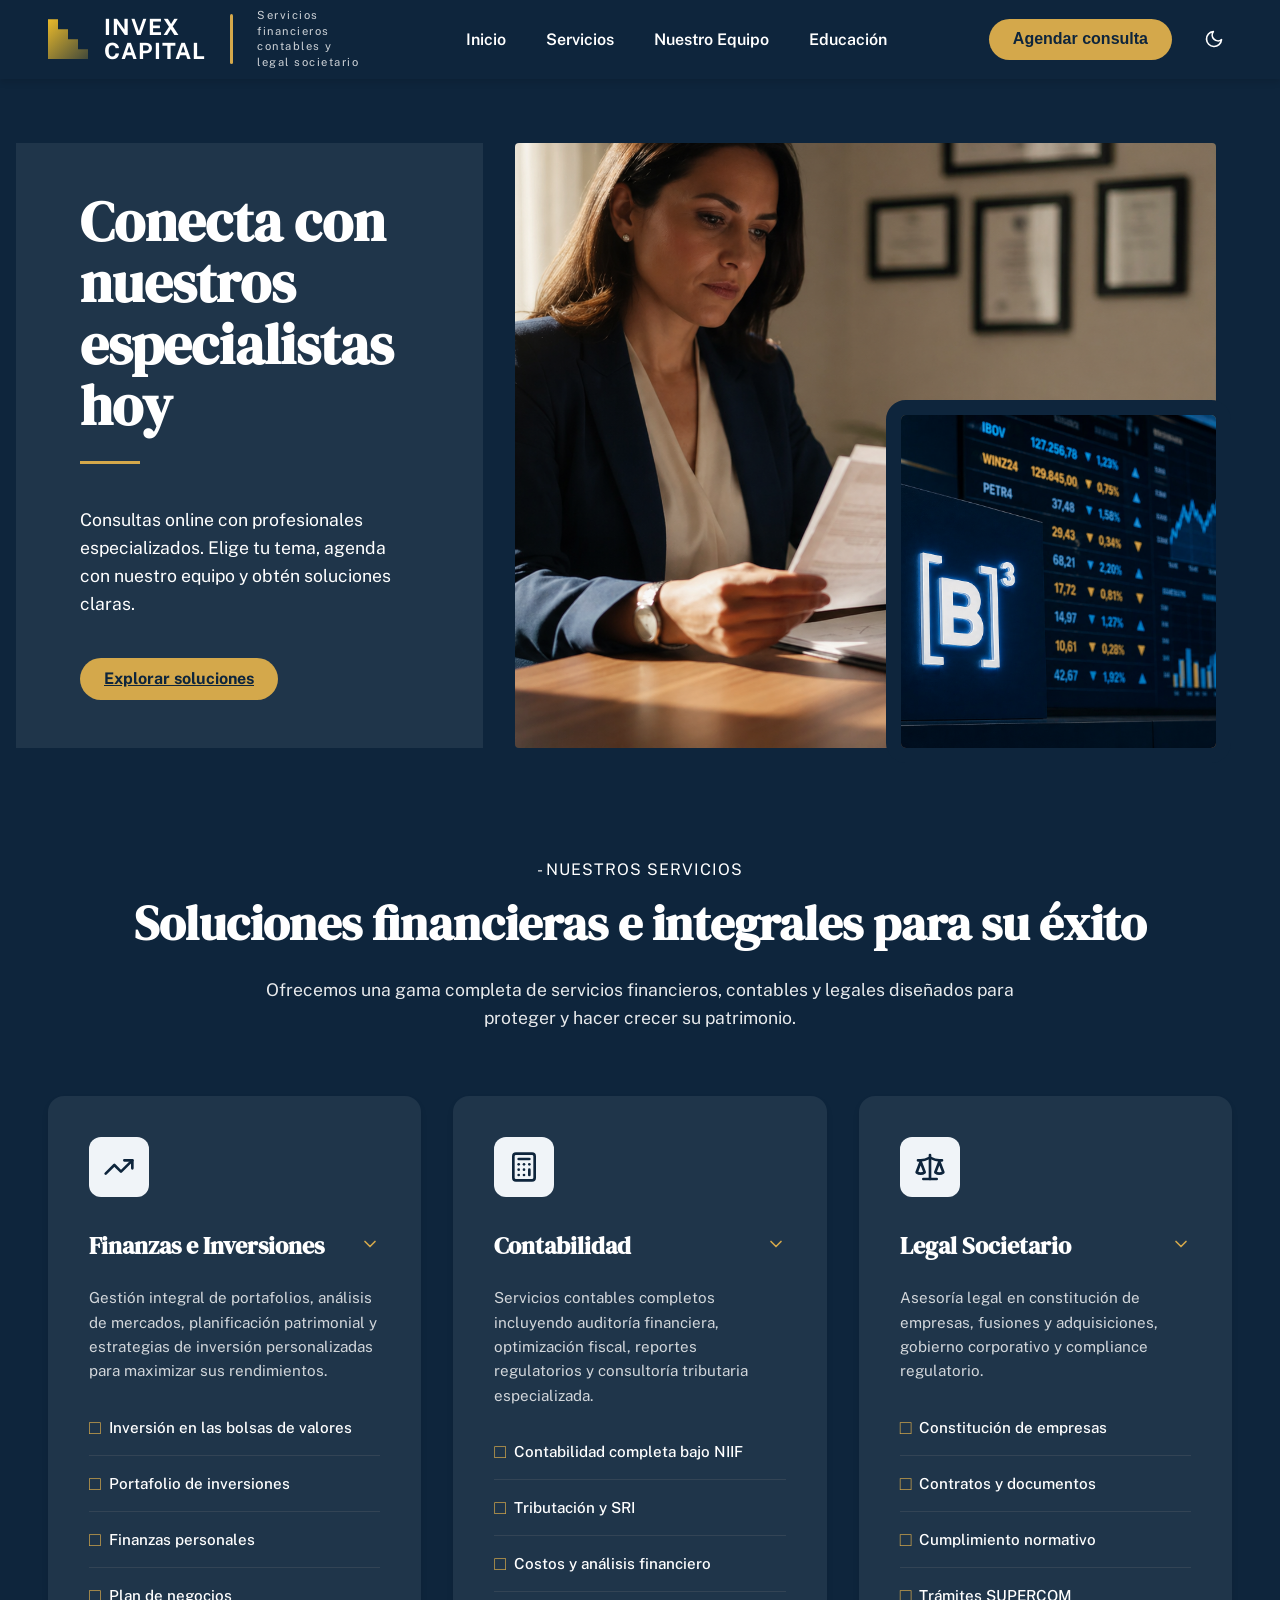
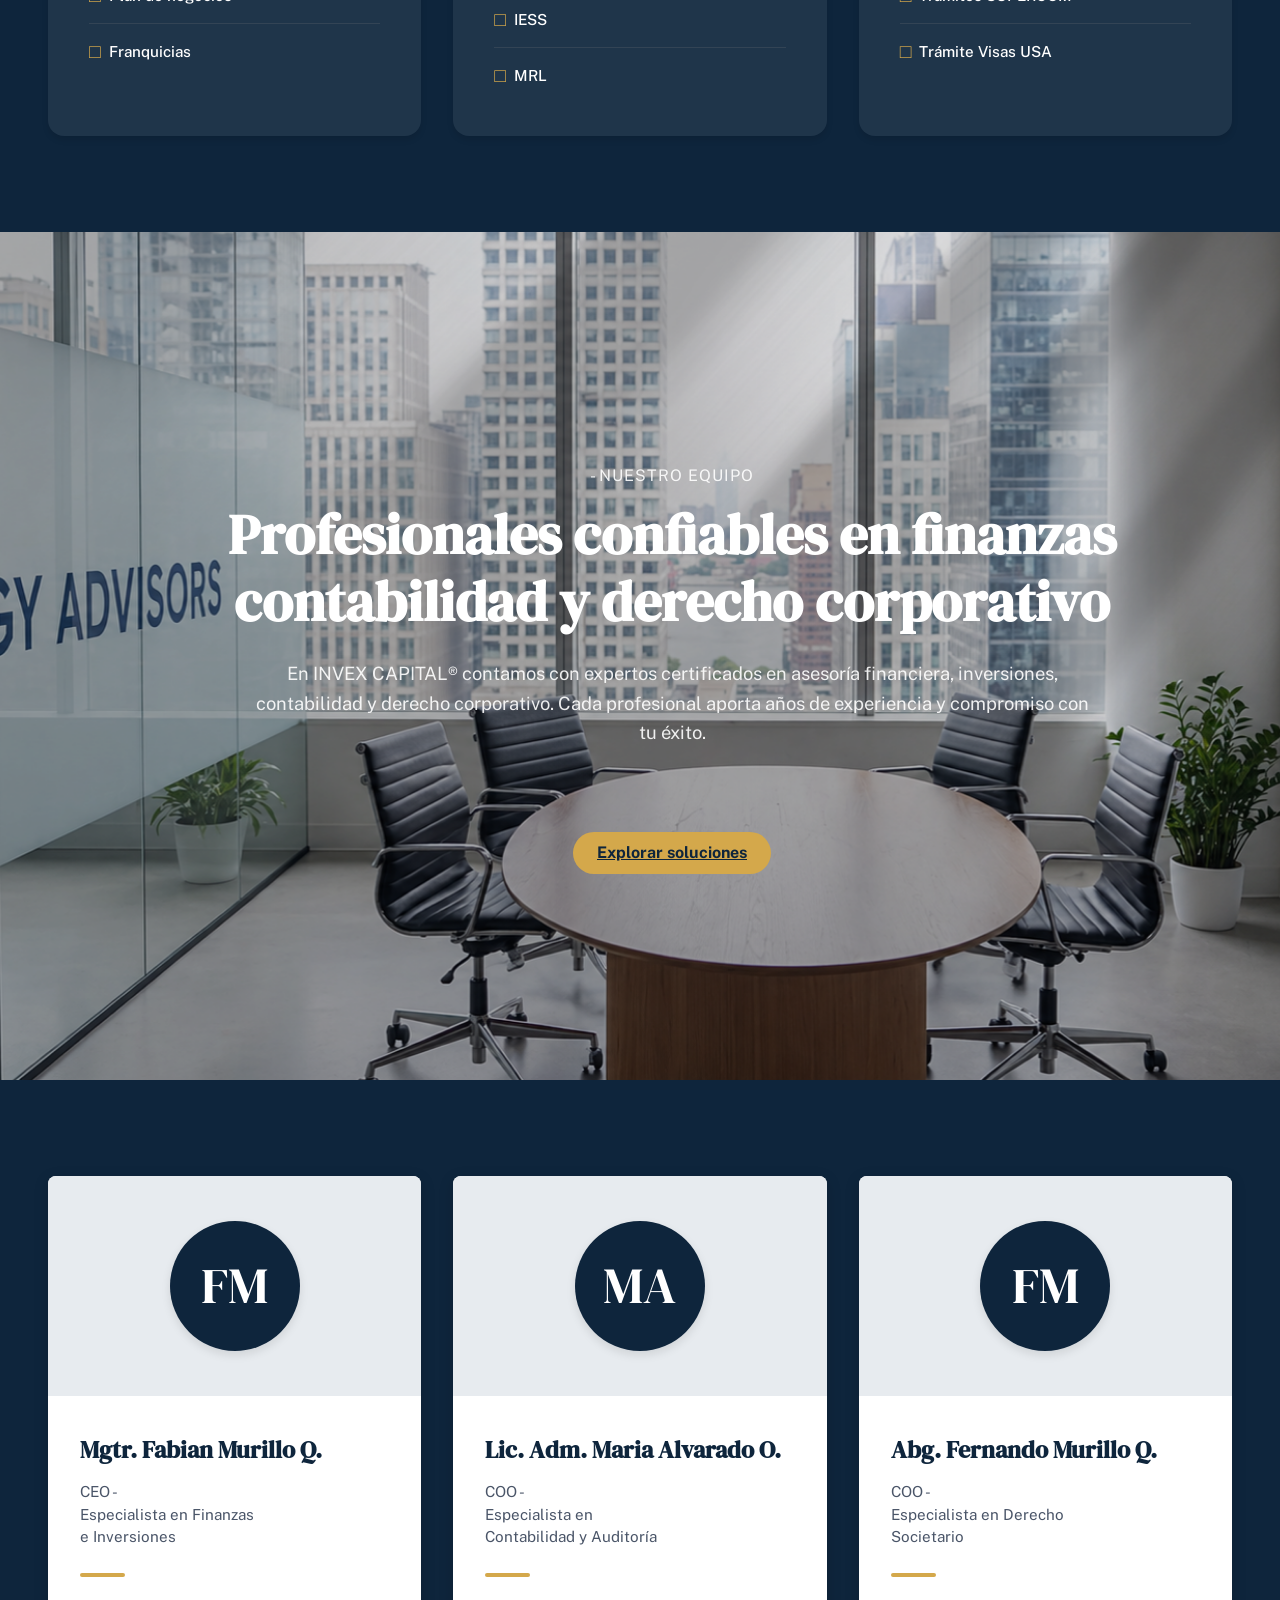
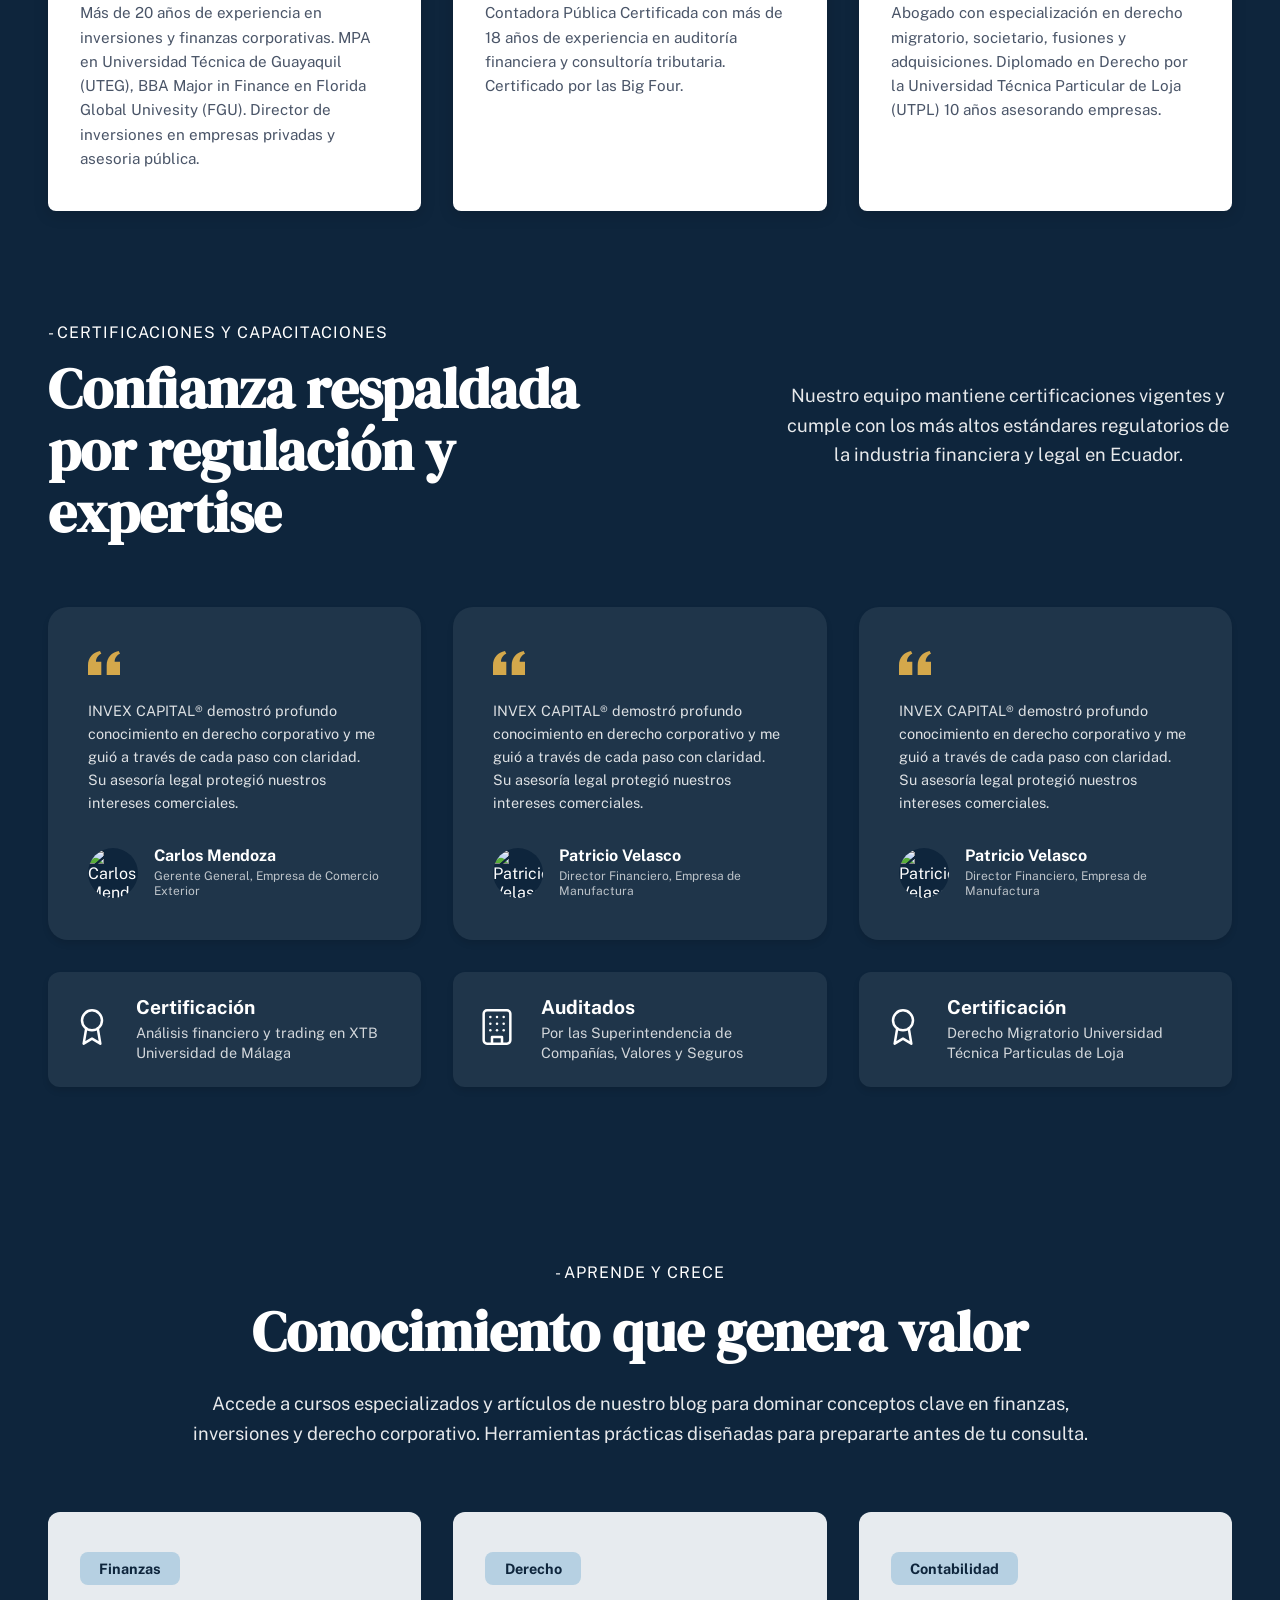
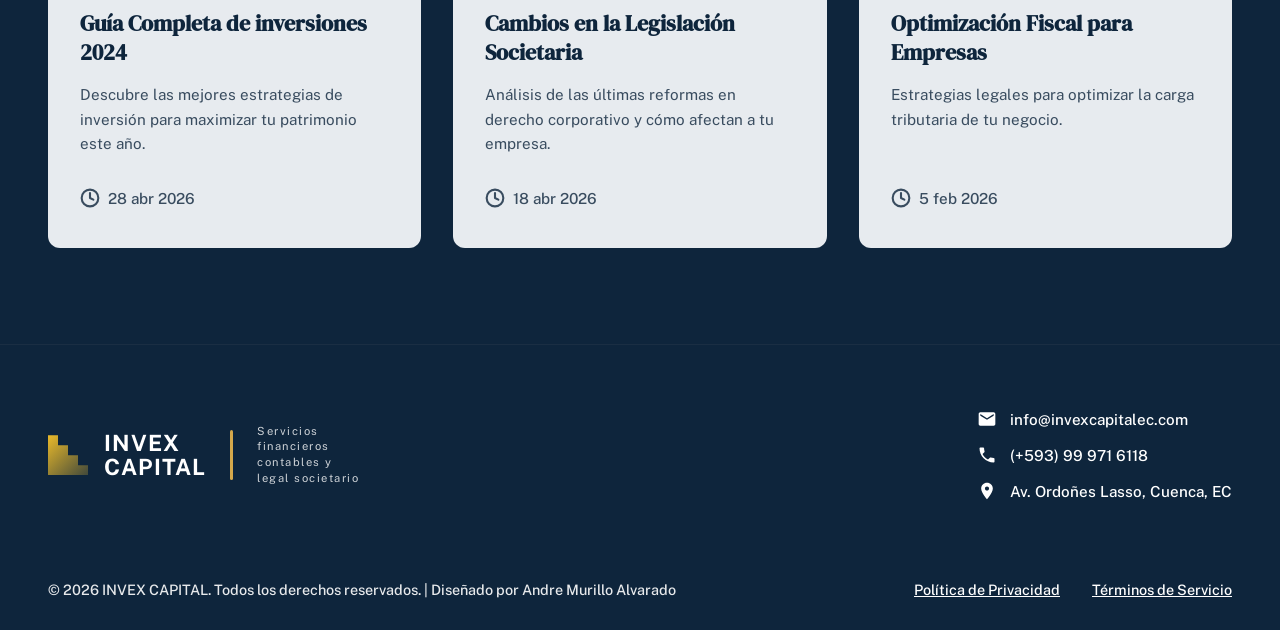
==== commit b554b70f: "V1.0 Pagina Agendar" ====
--- a/index.html
+++ b/index.html
@@ -48,7 +48,9 @@
       <!-- Botones de Acción -->
       <div class="action-container">
         <!-- Botón flotante en móvil -->
-        <button class="btn-primary">Agendar consulta</button>
+        <a href="agendar.html"
+          ><button class="btn-primary">Agendar consulta</button></a
+        >
 
         <!-- Botón de Modo Día/Noche -->
         <button
@@ -313,46 +315,42 @@
             <ul class="service-list">
               <li class="service-item">
                 <div class="item-title">
-                  <span class="bullet">□</span> Declaraciones Fiscales
-                </div>
-                <div class="service-detail">
-                  Manejo preciso de sus libros contables y estados financieros.
-                </div>
-              </li>
-              <li class="service-item">
-                <div class="item-title">
-                  <span class="bullet">□</span> Balances y auditorias
-                </div>
-                <div class="service-detail">
-                  Estrategias de eficiencia fiscal y cumplimiento de
-                  obligaciones tributarias.
-                </div>
-              </li>
-              <li class="service-item">
-                <div class="item-title">
-                  <span class="bullet">□</span> Consultas tributarias
-                </div>
-                <div class="service-detail">
-                  Revisión independiente para garantizar la transparencia de su
-                  empresa.
-                </div>
-              </li>
-              <li class="service-item">
-                <div class="item-title">
-                  <span class="bullet">□</span> Contabilidad
-                </div>
-                <div class="service-detail">
-                  Revisión independiente para garantizar la transparencia de su
-                  empresa.
-                </div>
-              </li>
-              <li class="service-item">
-                <div class="item-title">
-                  <span class="bullet">□</span> Impuestos
-                </div>
-                <div class="service-detail">
-                  Revisión independiente para garantizar la transparencia de su
-                  empresa.
+                  <span class="bullet">□</span> Contabilidad completa bajo NIIF
+                </div>
+                <div class="service-detail">
+                  Libros contables, estados financieros, balances. Para banco,
+                  inversionistas, SRI.
+                </div>
+              </li>
+              <li class="service-item">
+                <div class="item-title">
+                  <span class="bullet">□</span> Tributación y SRI
+                </div>
+                <div class="service-detail">
+                  Declaraciones de IVA, Renta, anexos, retenciones. Evitas
+                  multas y cierres de local.
+                </div>
+              </li>
+              <li class="service-item">
+                <div class="item-title">
+                  <span class="bullet">□</span> Costos y análisis financiero
+                </div>
+                <div class="service-detail">
+                  Saber cuánto cuesta cada producto/servicio y a qué precio sí
+                  da ganancia.
+                </div>
+              </li>
+              <li class="service-item">
+                <div class="item-title"><span class="bullet">□</span> IESS</div>
+                <div class="service-detail">
+                  Planillas mensuales, aviso ingreso, aviso salida IESS.
+                </div>
+              </li>
+              <li class="service-item">
+                <div class="item-title"><span class="bullet">□</span> MRL</div>
+                <div class="service-detail">
+                  Contrato de trabajo, Acta finiquito MRL, legalización decimos
+                  y utilidades.
                 </div>
               </li>
             </ul>
@@ -468,11 +466,12 @@
           financiera, inversiones, contabilidad y derecho corporativo. Cada
           profesional aporta años de experiencia y compromiso con tu éxito.
         </p>
+        <a href="#team-section" class="btn-primary">Explorar soluciones</a>
       </div>
     </section>
 
     <!-- SECCIÓN TARJETAS DE EQUIPO -->
-    <section class="team-section">
+    <section id="team-section" class="team-section">
       <div class="team-grid">
         <!-- Tarjeta 1: Fabian Murillo -->
         <div class="team-card">
--- a/css/hero.css
+++ b/css/hero.css
@@ -4,7 +4,7 @@
   /* Cambiamos la proporción: 40% texto, 60% imágenes */
   grid-template-columns: 0.8fr 1.2fr;
   gap: 2rem; /* Reducimos la separación central */
-  padding: 4rem 3rem;
+  padding: 4rem 3rem 0 0;
   max-width: 1200px;
   margin: 0 auto;
   align-items: stretch; /* Fuerza a que ambas columnas tengan la misma altura */
--- a/css/subHero.css
+++ b/css/subHero.css
@@ -46,6 +46,7 @@
   margin: 0 auto;
   max-width: 850px;
   opacity: 0.9; /* Un poco de transparencia para diferenciarlo del título */
+  margin-bottom: 6rem;
 }
 
 /* --- RESPONSIVE BASICO (< 992px) --- */
--- a/css/equipo_cards.css
+++ b/css/equipo_cards.css
@@ -1,6 +1,6 @@
 /* --- SECCIÓN EQUIPO (TARJETAS) --- */
 .team-section {
-  padding: 4rem 3rem 6rem;
+  padding: 6rem 3rem 0rem 3rem;
   max-width: 1200px;
   margin: 0 auto;
 }
--- a/css/certificaciones.css
+++ b/css/certificaciones.css
@@ -1,6 +1,6 @@
 /* --- SECCIÓN CONFIANZA Y CERTIFICACIONES --- */
 .trust-section {
-  padding: 6rem 3rem;
+  padding: 6rem 3rem 0rem 3rem;
   max-width: 1200px;
   margin: 0 auto;
 }
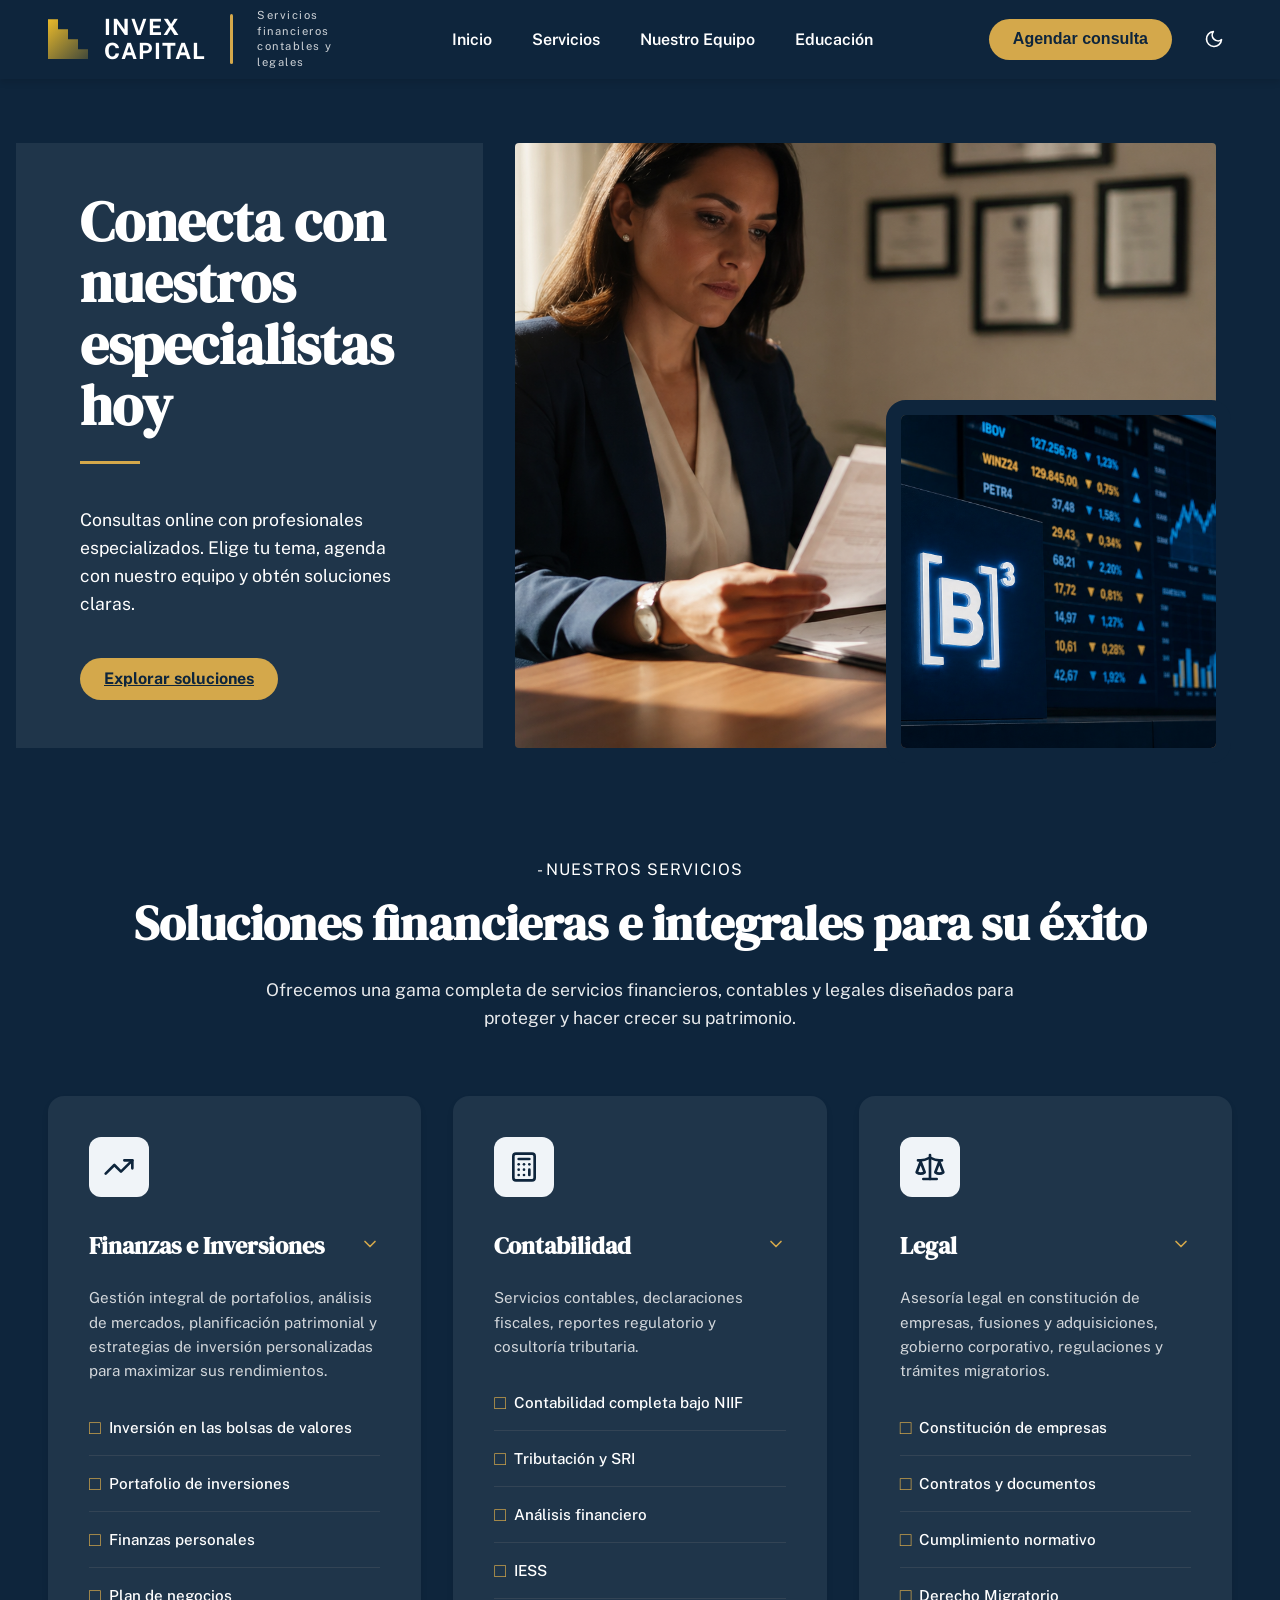
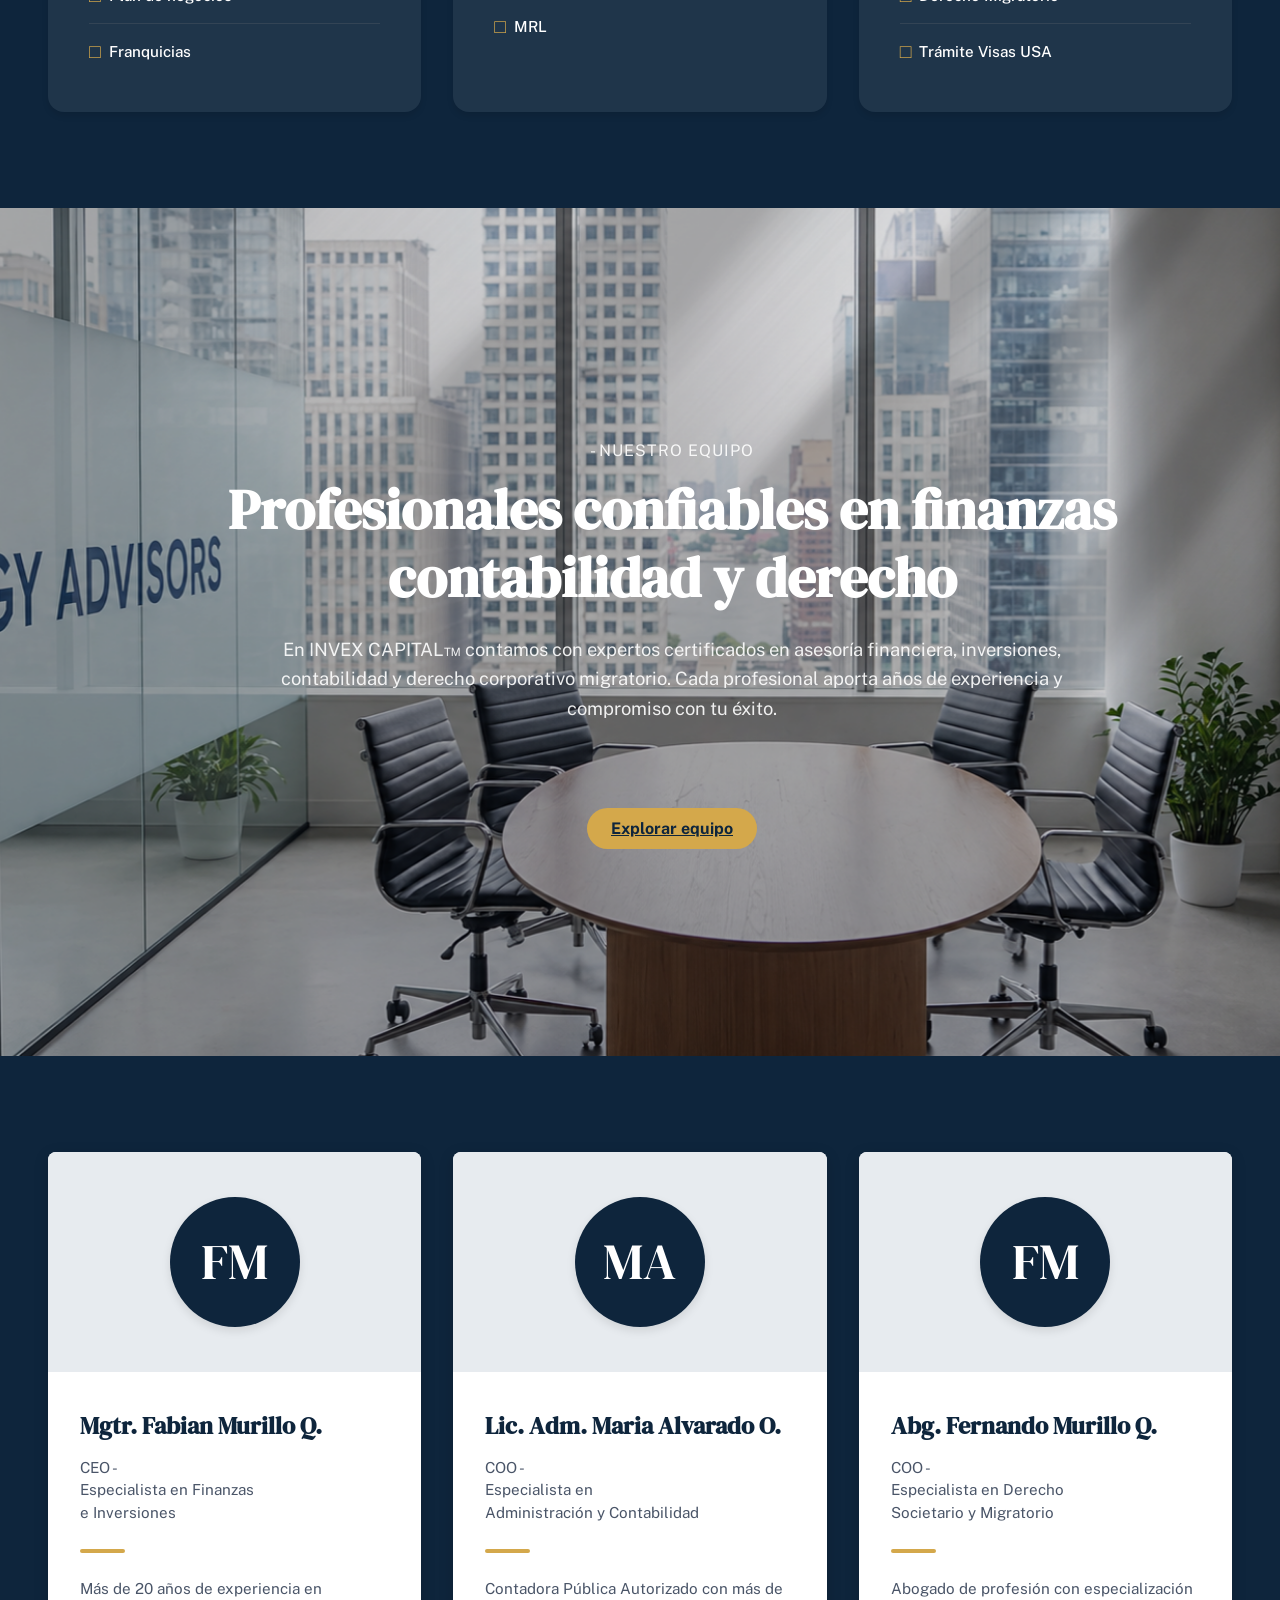
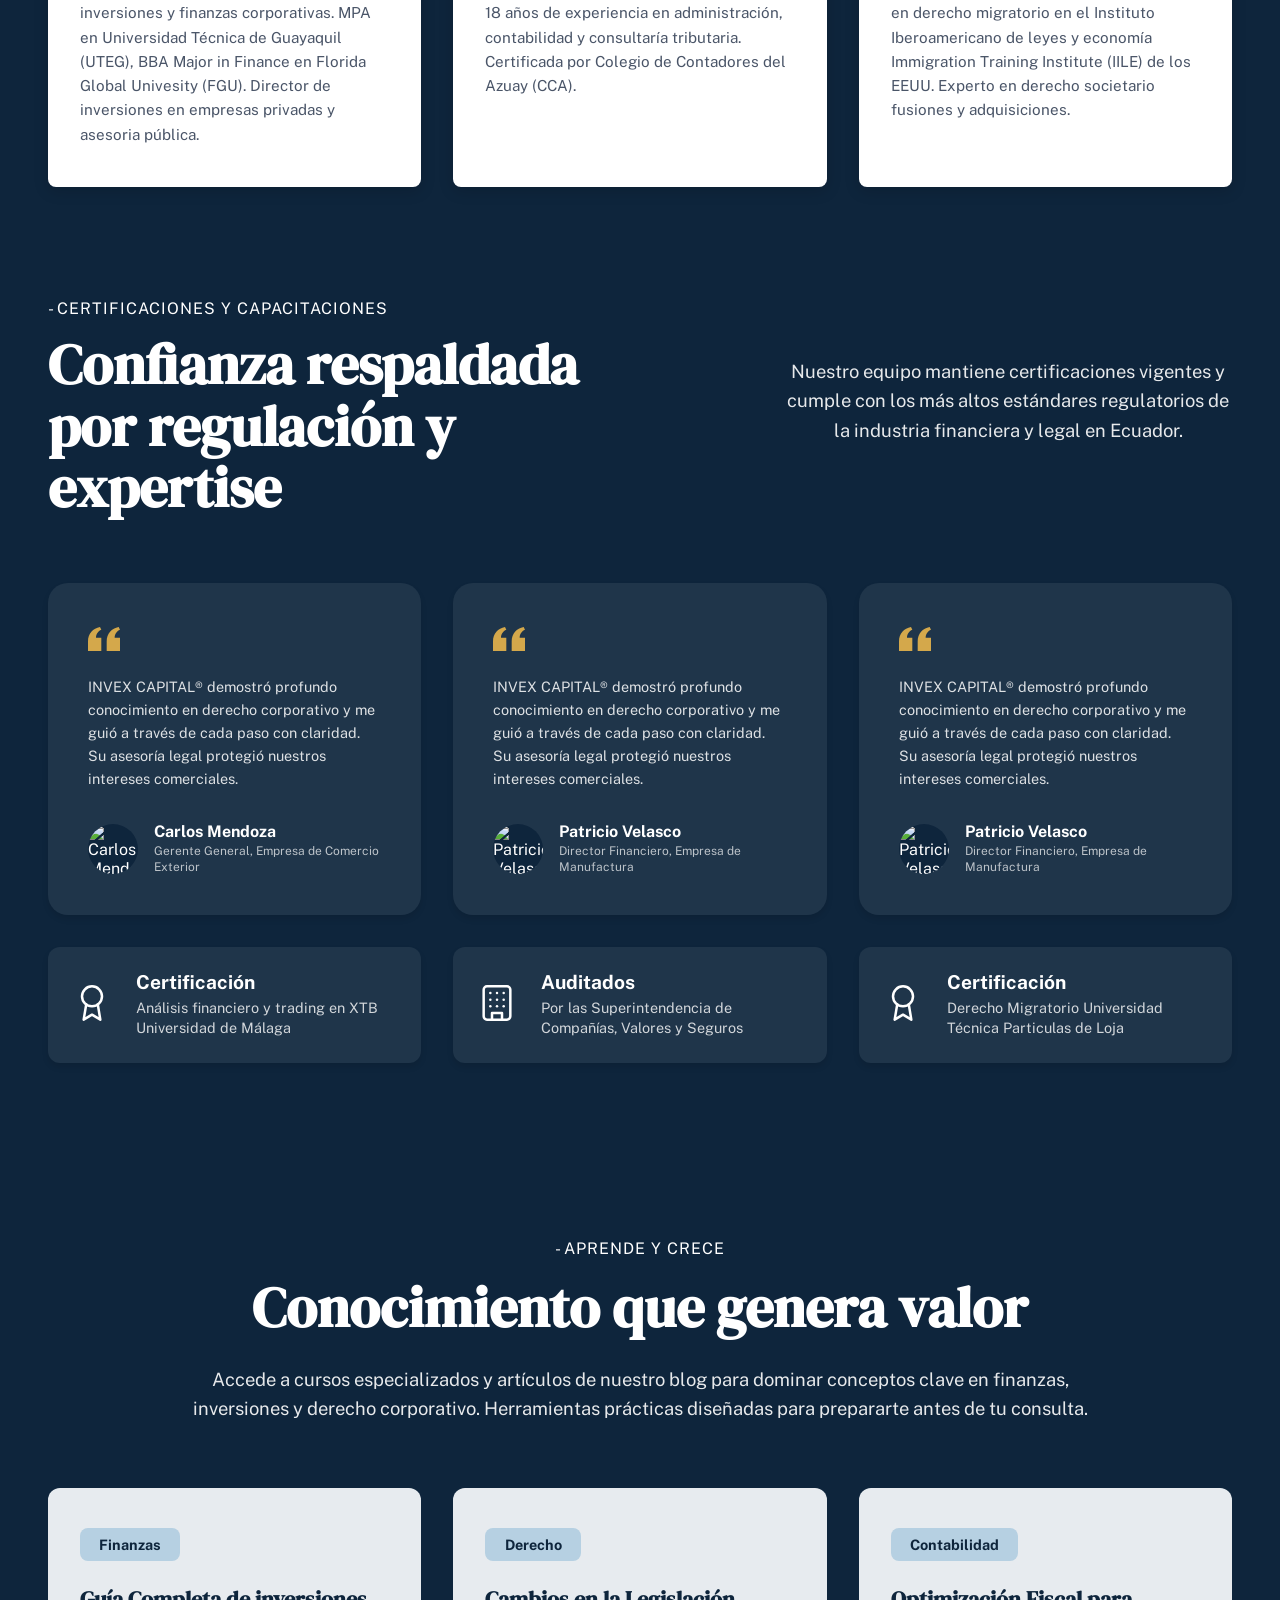
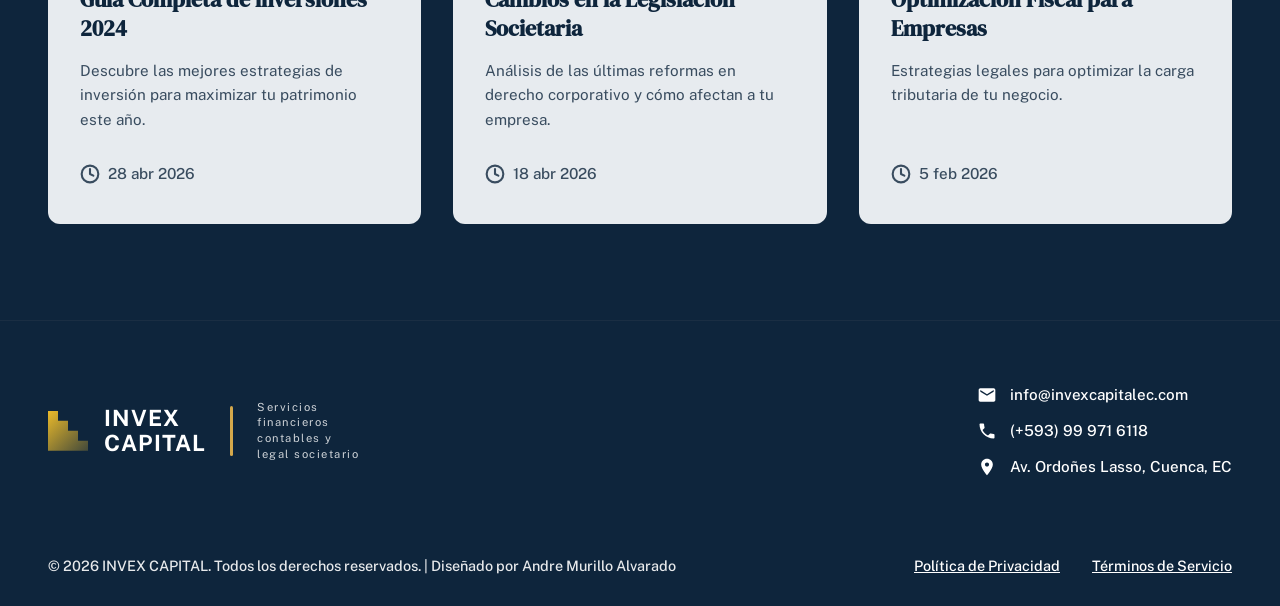
==== commit 3f5502b6: "V1.0 Correciones Index" ====
--- a/index.html
+++ b/index.html
@@ -33,7 +33,7 @@
         </div>
         <div class="logo-divider"></div>
         <div class="logo-subtitle">
-          Servicios<br />financieros<br />contables y<br />legal societario
+          Servicios<br />financieros<br />contables y<br />legales
         </div>
       </div>
 
@@ -219,7 +219,9 @@
                 </div>
                 <div class="service-detail">
                   Asesoramiento experto para la compra y venta de activos en
-                  mercados internacionales.
+                  mercados nacionales e internacionales: Plazo fijo, bonos,
+                  Forex, acciones, índices bursátiles, materia prima y
+                  criptomonedas.
                 </div>
               </li>
               <li class="service-item">
@@ -227,8 +229,8 @@
                   <span class="bullet">□</span> Portafolio de inversiones
                 </div>
                 <div class="service-detail">
-                  Diseño y diversificación de carteras adaptadas a su perfil de
-                  riesgo.
+                  Diseño y diversificación de carteras de inversión adaptadas a
+                  su perfil de riesgo.
                 </div>
               </li>
               <li class="service-item">
@@ -245,8 +247,8 @@
                   <span class="bullet">□</span> Plan de negocios
                 </div>
                 <div class="service-detail">
-                  Planificación a largo plazo para asegurar su estabilidad
-                  financiera.
+                  Planificación, creación de marca, diseño web y asesoramiento
+                  para iniciar o reestructurar tu emprendimiento o negocio.
                 </div>
               </li>
               <li class="service-item">
@@ -254,8 +256,9 @@
                   <span class="bullet">□</span> Franquicias
                 </div>
                 <div class="service-detail">
-                  Planificación a largo plazo para asegurar su estabilidad
-                  financiera.
+                  Analizamos tu inversión en el Ecuador de los negocios más
+                  exitosos a nivel nacional e internacional. Te acompañamos
+                  desde la selección de empresa hasta la inauguración.
                 </div>
               </li>
             </ul>
@@ -308,9 +311,8 @@
           </div>
           <div class="card-content">
             <p class="card-summary">
-              Servicios contables completos incluyendo auditoría financiera,
-              optimización fiscal, reportes regulatorios y consultoría
-              tributaria especializada.
+              Servicios contables, declaraciones fiscales, reportes regulatorio
+              y cosultoría tributaria.
             </p>
             <ul class="service-list">
               <li class="service-item">
@@ -318,8 +320,7 @@
                   <span class="bullet">□</span> Contabilidad completa bajo NIIF
                 </div>
                 <div class="service-detail">
-                  Libros contables, estados financieros, balances. Para banco,
-                  inversionistas, SRI.
+                  Libros contables, estados financieros, balances.
                 </div>
               </li>
               <li class="service-item">
@@ -333,11 +334,10 @@
               </li>
               <li class="service-item">
                 <div class="item-title">
-                  <span class="bullet">□</span> Costos y análisis financiero
-                </div>
-                <div class="service-detail">
-                  Saber cuánto cuesta cada producto/servicio y a qué precio sí
-                  da ganancia.
+                  <span class="bullet">□</span> Análisis financiero
+                </div>
+                <div class="service-detail">
+                  Interpretación de los estados financieros.
                 </div>
               </li>
               <li class="service-item">
@@ -379,7 +379,7 @@
             </svg>
           </div>
           <div class="card-header">
-            <h3 class="titulo">Legal Societario</h3>
+            <h3 class="titulo">Legal</h3>
             <span class="expand-icon">
               <svg
                 xmlns="http://www.w3.org/2000/svg"
@@ -399,7 +399,8 @@
           <div class="card-content">
             <p class="card-summary">
               Asesoría legal en constitución de empresas, fusiones y
-              adquisiciones, gobierno corporativo y compliance regulatorio.
+              adquisiciones, gobierno corporativo, regulaciones y trámites
+              migratorios.
             </p>
             <ul class="service-list">
               <li class="service-item">
@@ -407,7 +408,8 @@
                   <span class="bullet">□</span> Constitución de empresas
                 </div>
                 <div class="service-detail">
-                  Acompañamiento legal desde la idea hasta el registro
+                  Creación de estatutos para empresas S.A.S, Ltda y S.A,
+                  acompañamiento legal desde la idea hasta el registro
                   mercantil.
                 </div>
               </li>
@@ -431,11 +433,12 @@
               </li>
               <li class="service-item">
                 <div class="item-title">
-                  <span class="bullet">□</span> Trámites SUPERCOM
-                </div>
-                <div class="service-detail">
-                  Aseguramos que sus operaciones se ajusten a la legislación
-                  vigente.
+                  <span class="bullet">□</span> Derecho Migratorio
+                </div>
+                <div class="service-detail">
+                  Peticiones familiares, cambio de status, residencias,
+                  ciudadanias, asilo, perdones (waiver), permiso de trabajos,
+                  visas, renovaciones, TPS y poderes.
                 </div>
               </li>
               <li class="service-item">
@@ -443,8 +446,9 @@
                   <span class="bullet">□</span> Trámite Visas USA
                 </div>
                 <div class="service-detail">
-                  Aseguramos que sus operaciones se ajusten a la legislación
-                  vigente.
+                  Llenamos tu formulario, agendamos tu cita y te preparamos para
+                  tu entrevista bajo la normativa del consulado de los Estados
+                  Unidos.
                 </div>
               </li>
             </ul>
@@ -459,14 +463,15 @@
         <p class="subtitle">- Nuestro Equipo</p>
         <h2 class="titulo sub-hero-title">
           Profesionales confiables en finanzas<br />
-          contabilidad y derecho corporativo
+          contabilidad y derecho
         </h2>
         <p class="sub-hero-text">
-          En INVEX CAPITAL® contamos con expertos certificados en asesoría
-          financiera, inversiones, contabilidad y derecho corporativo. Cada
-          profesional aporta años de experiencia y compromiso con tu éxito.
+          En INVEX CAPITAL™ contamos con expertos certificados en asesoría
+          financiera, inversiones, contabilidad y derecho corporativo
+          migratorio. Cada profesional aporta años de experiencia y compromiso
+          con tu éxito.
         </p>
-        <a href="#team-section" class="btn-primary">Explorar soluciones</a>
+        <a href="#team-section" class="btn-primary">Explorar equipo</a>
       </div>
     </section>
 
@@ -515,13 +520,13 @@
             <p class="team-role">
               COO - <br />
               Especialista en <br />
-              Contabilidad y Auditoría
+              Administración y Contabilidad
             </p>
             <div class="team-divider"></div>
             <p class="team-bio">
-              Contadora Pública Certificada con más de 18 años de experiencia en
-              auditoría financiera y consultoría tributaria. Certificado por las
-              Big Four.
+              Contadora Pública Autorizado con más de 18 años de experiencia en
+              administración, contabilidad y consultaría tributaria. Certificada
+              por Colegio de Contadores del Azuay (CCA).
             </p>
           </div>
         </div>
@@ -539,13 +544,14 @@
             <p class="team-role">
               COO - <br />
               Especialista en Derecho <br />
-              Societario
+              Societario y Migratorio
             </p>
             <div class="team-divider"></div>
             <p class="team-bio">
-              Abogado con especialización en derecho migratorio, societario,
-              fusiones y adquisiciones. Diplomado en Derecho por la Universidad
-              Técnica Particular de Loja (UTPL) 10 años asesorando empresas.
+              Abogado de profesión con especialización en derecho migratorio en
+              el Instituto Iberoamericano de leyes y economía Immigration
+              Training Institute (IILE) de los EEUU. Experto en derecho
+              societario fusiones y adquisiciones.
             </p>
           </div>
         </div>
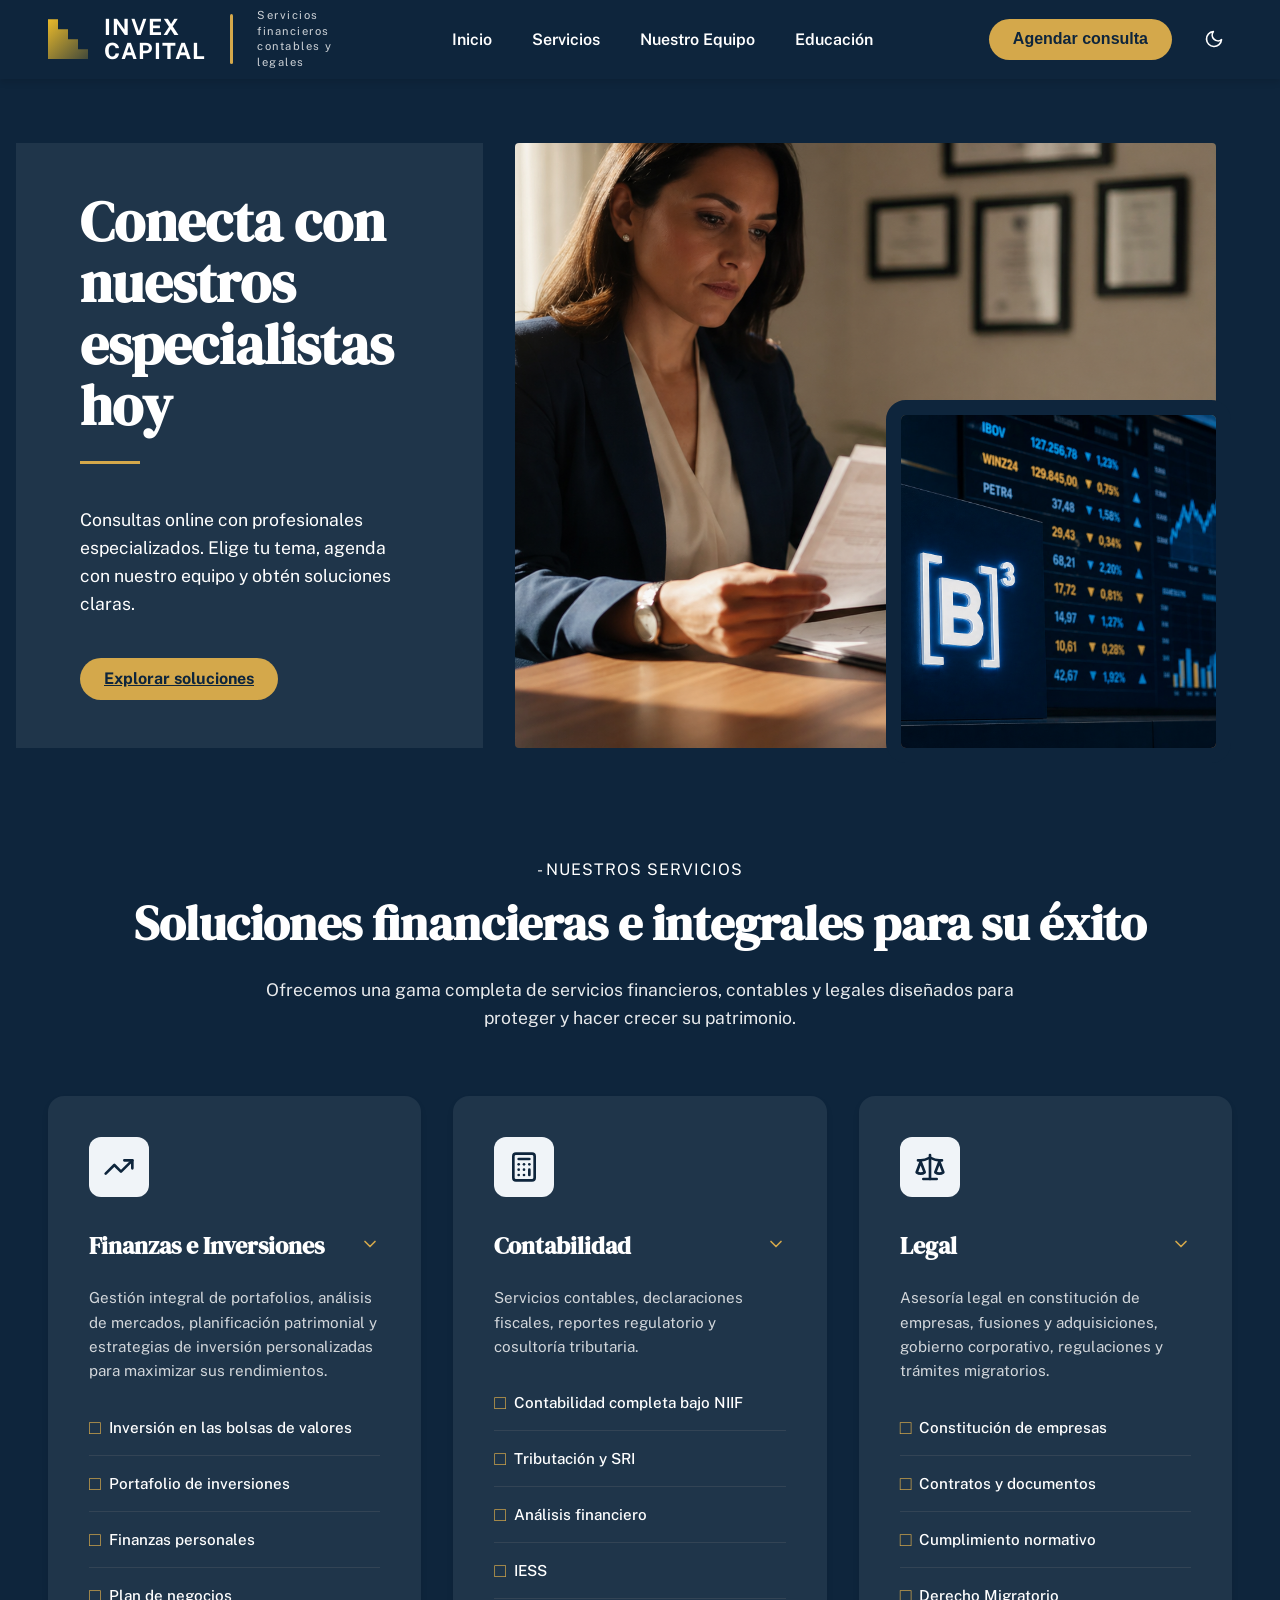
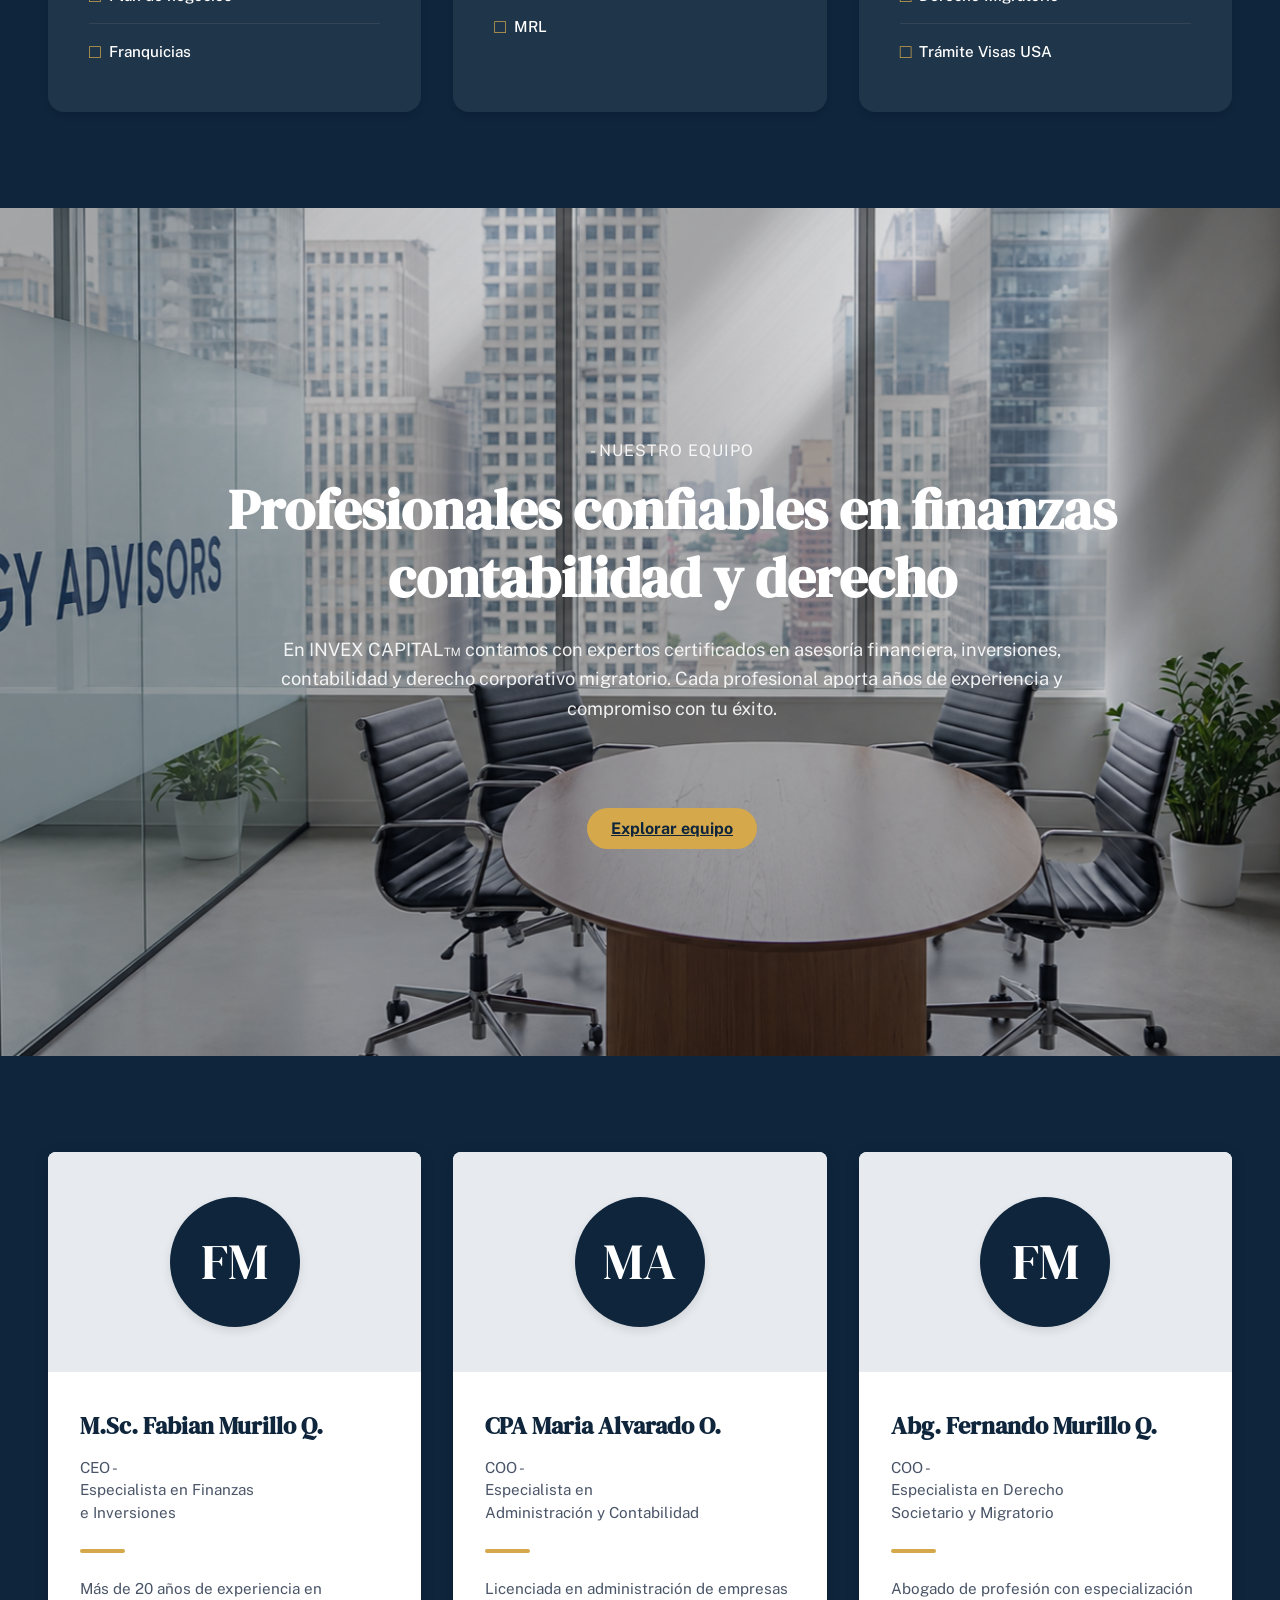
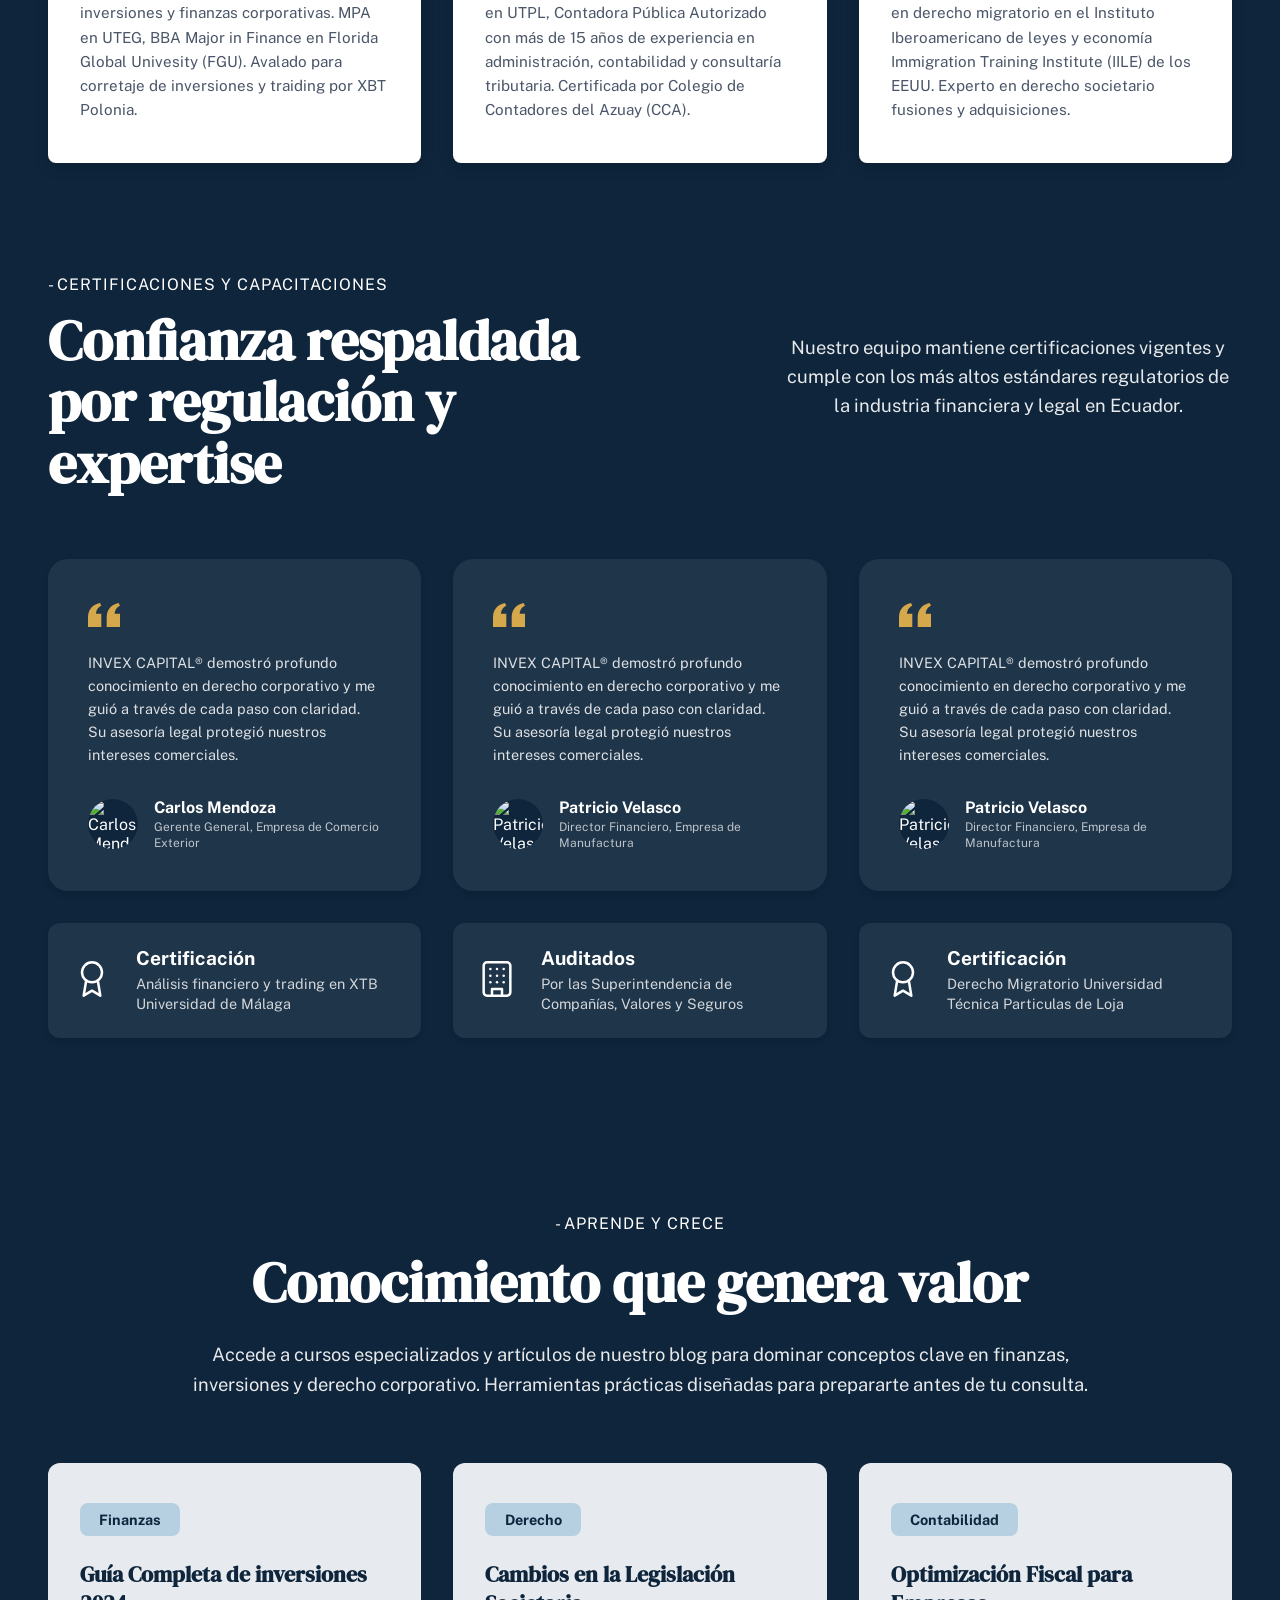
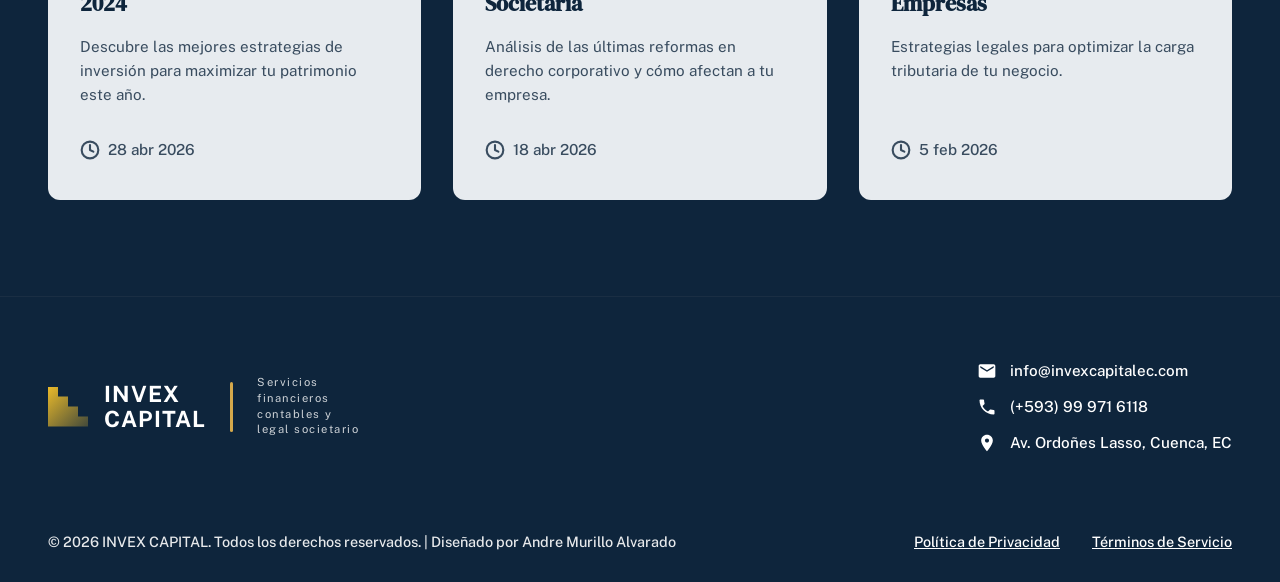
==== commit 6bbda012: "V1.0 Correciones Index 2" ====
--- a/index.html
+++ b/index.html
@@ -448,7 +448,8 @@
                 <div class="service-detail">
                   Llenamos tu formulario, agendamos tu cita y te preparamos para
                   tu entrevista bajo la normativa del consulado de los Estados
-                  Unidos.
+                  Unidos para aumentar las posibilidades de éxito en tu
+                  entrevista.
                 </div>
               </li>
             </ul>
@@ -491,7 +492,7 @@
           </div>
           <!-- Contenido de la tarjeta -->
           <div class="team-card-bottom">
-            <h3 class="titulo team-name">Mgtr. Fabian Murillo Q.</h3>
+            <h3 class="titulo team-name">M.Sc. Fabian Murillo Q.</h3>
             <p class="team-role">
               CEO - <br />
               Especialista en Finanzas <br />
@@ -500,9 +501,9 @@
             <div class="team-divider"></div>
             <p class="team-bio">
               Más de 20 años de experiencia en inversiones y finanzas
-              corporativas. MPA en Universidad Técnica de Guayaquil (UTEG), BBA
-              Major in Finance en Florida Global Univesity (FGU). Director de
-              inversiones en empresas privadas y asesoria pública.
+              corporativas. MPA en UTEG, BBA Major in Finance en Florida Global
+              Univesity (FGU). Avalado para corretaje de inversiones y traiding
+              por XBT Polonia.
             </p>
           </div>
         </div>
@@ -516,7 +517,7 @@
             </div>
           </div>
           <div class="team-card-bottom">
-            <h3 class="titulo team-name">Lic. Adm. Maria Alvarado O.</h3>
+            <h3 class="titulo team-name">CPA Maria Alvarado O.</h3>
             <p class="team-role">
               COO - <br />
               Especialista en <br />
@@ -524,7 +525,8 @@
             </p>
             <div class="team-divider"></div>
             <p class="team-bio">
-              Contadora Pública Autorizado con más de 18 años de experiencia en
+              Licenciada en administración de empresas en UTPL, Contadora
+              Pública Autorizado con más de 15 años de experiencia en
               administración, contabilidad y consultaría tributaria. Certificada
               por Colegio de Contadores del Azuay (CCA).
             </p>
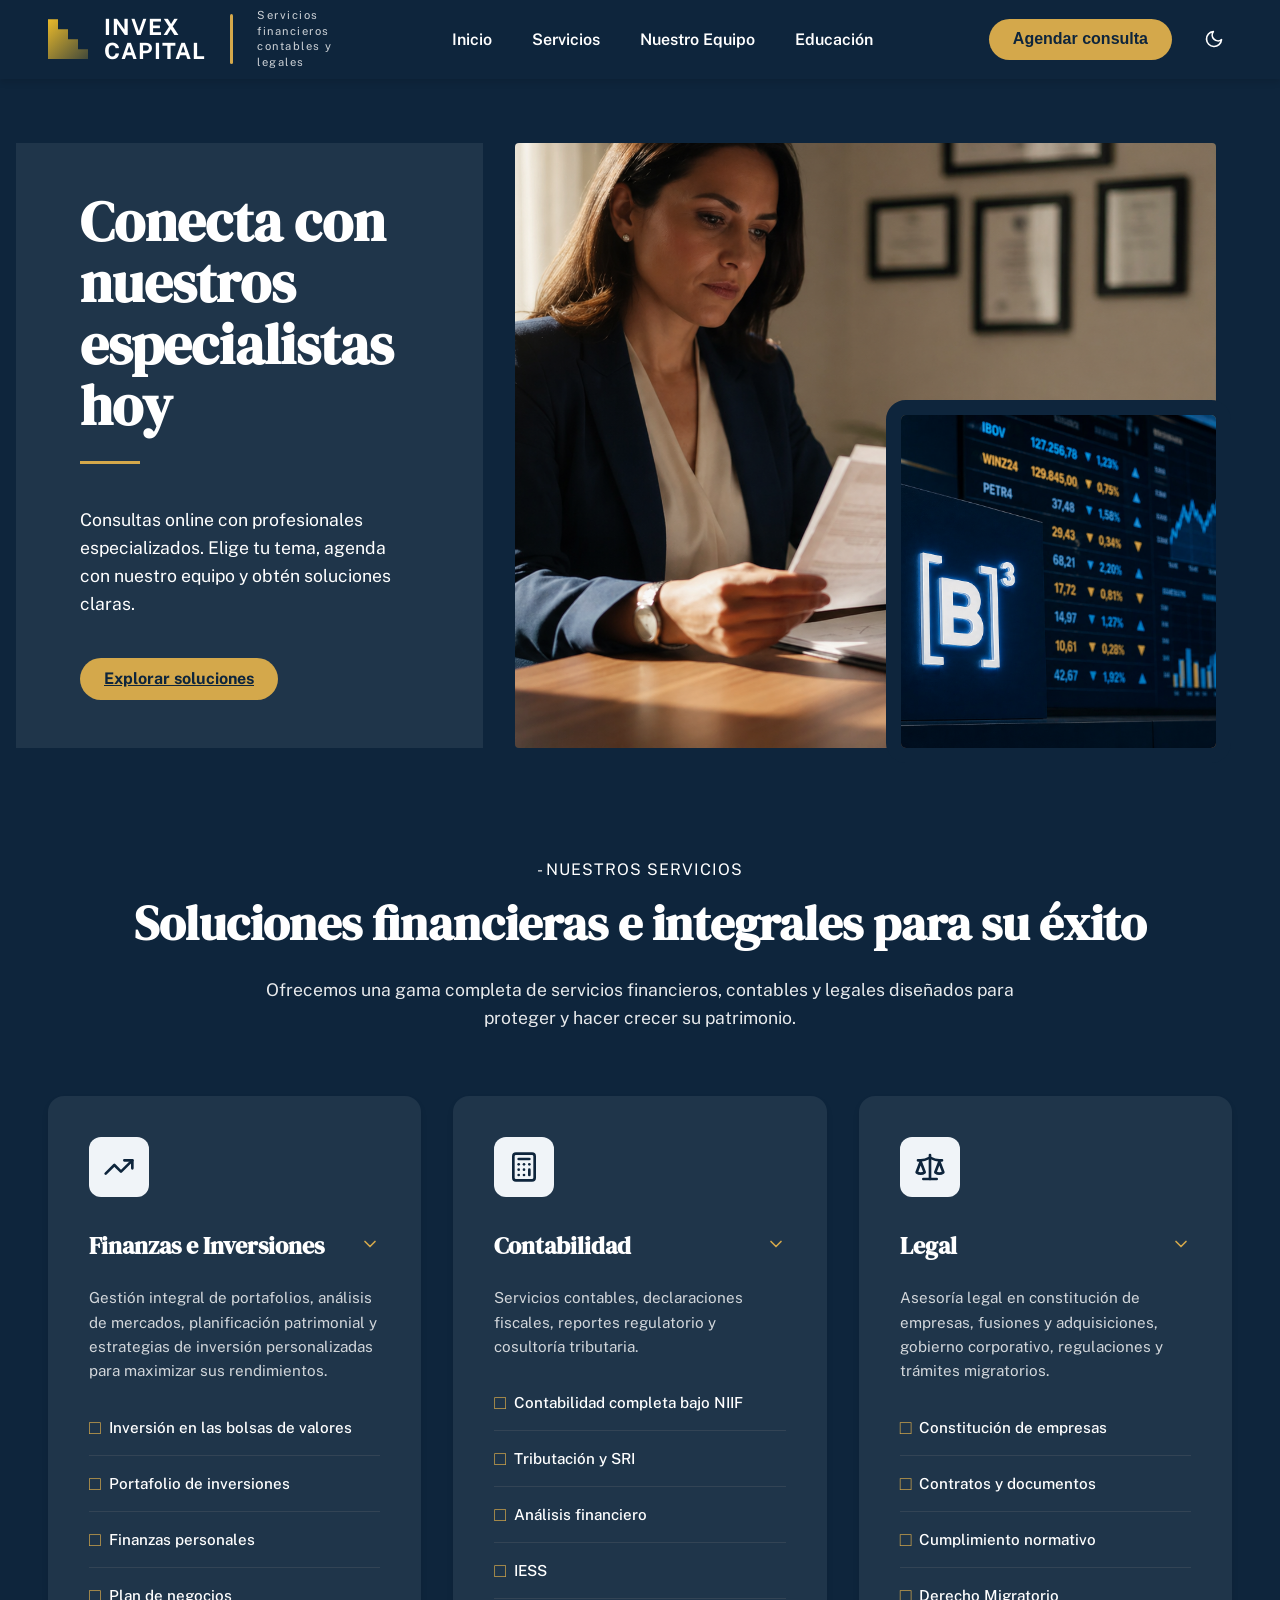
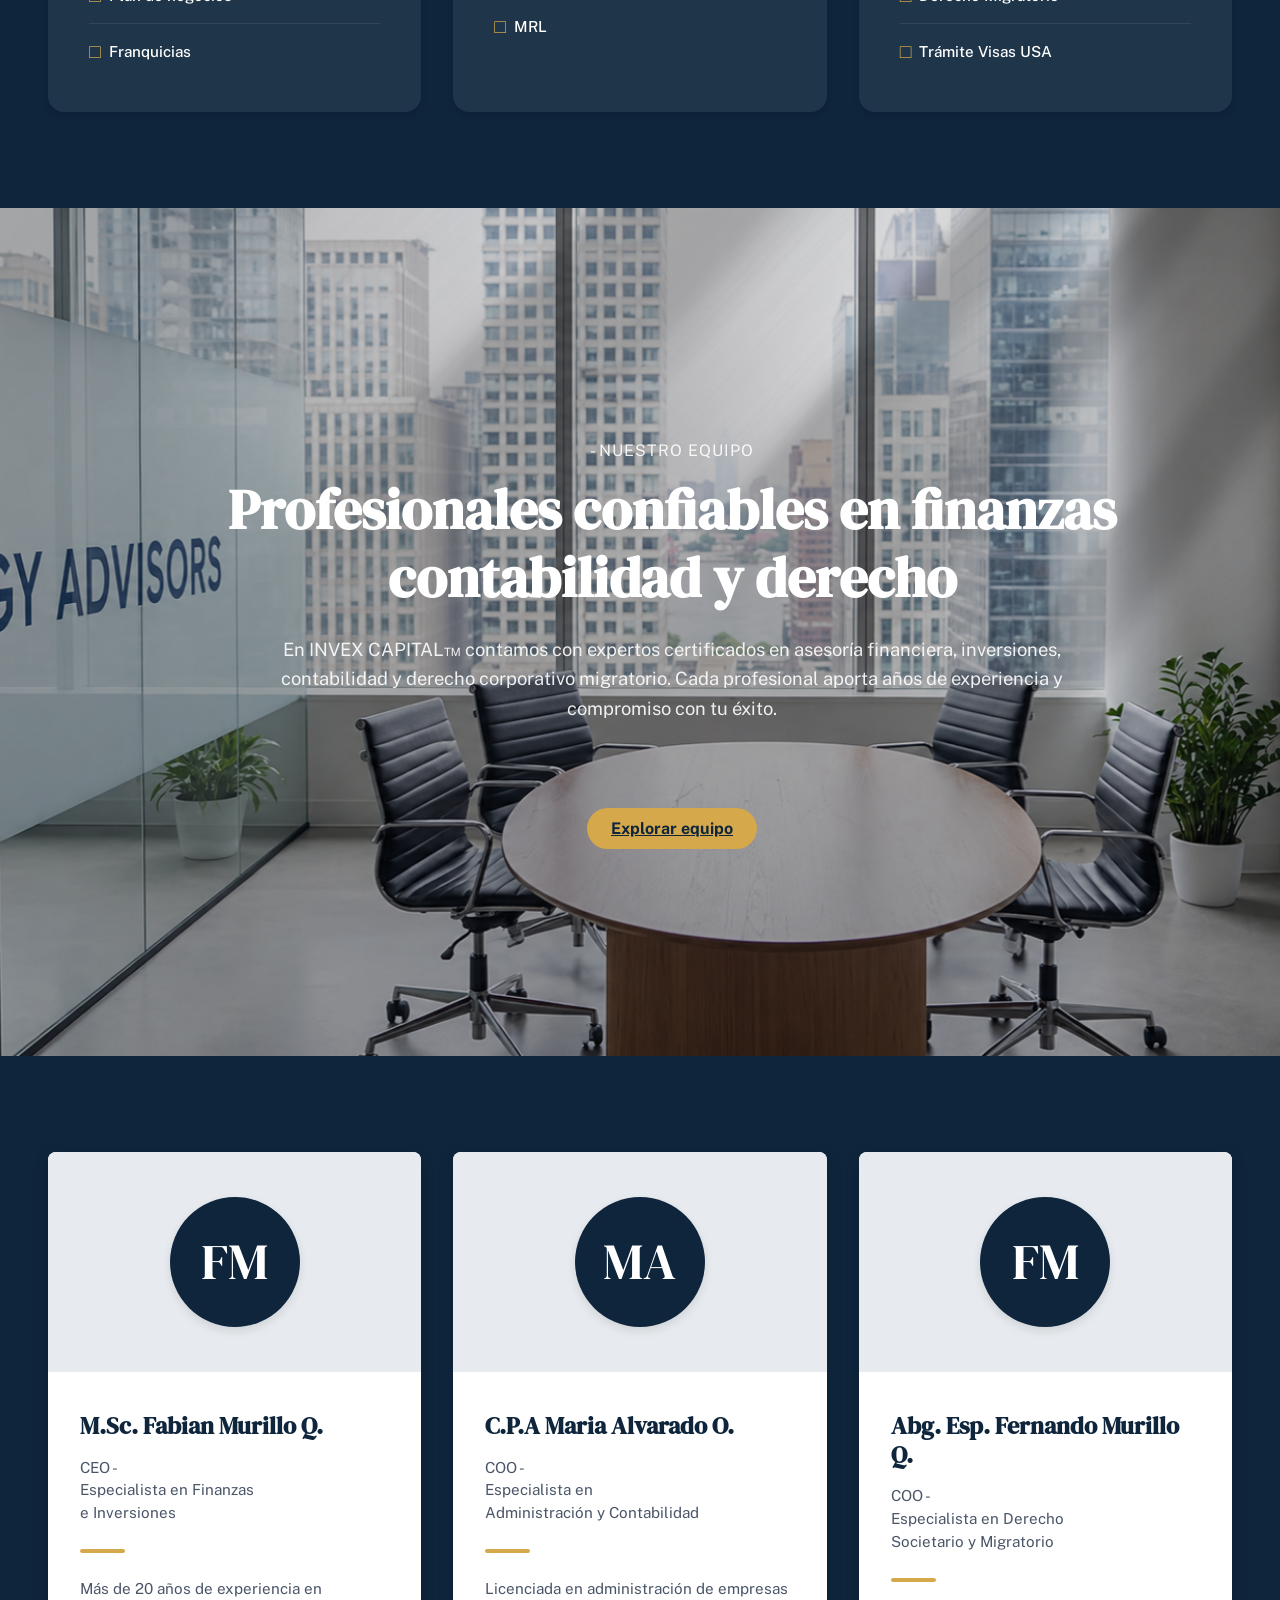
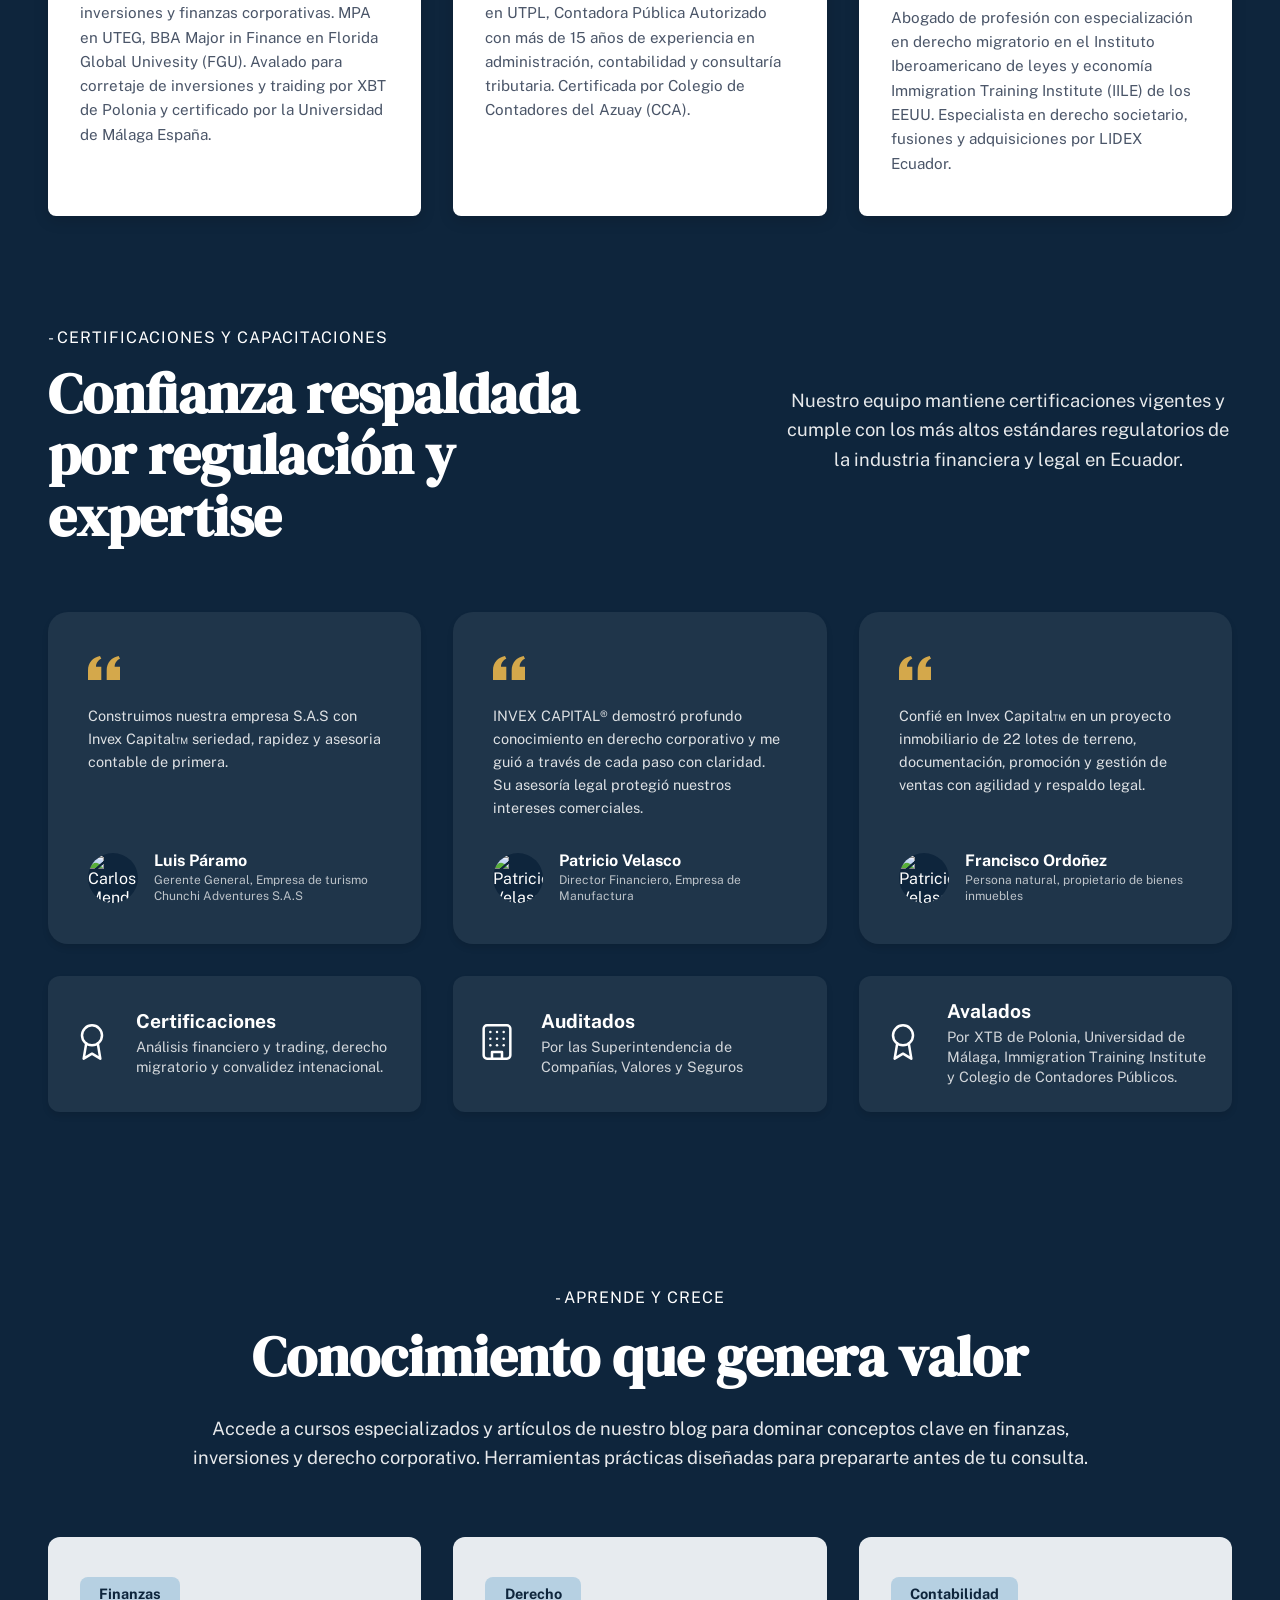
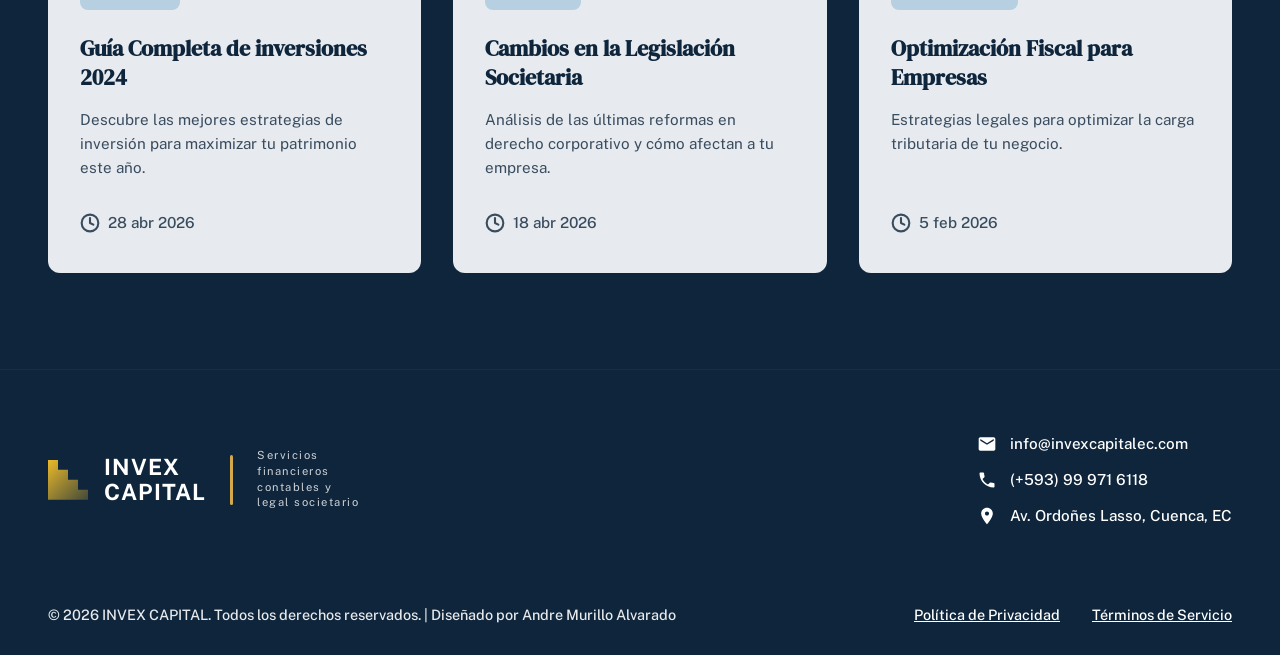
==== commit 5a35c125: "V1.0 Correciones Index 3" ====
--- a/index.html
+++ b/index.html
@@ -503,7 +503,8 @@
               Más de 20 años de experiencia en inversiones y finanzas
               corporativas. MPA en UTEG, BBA Major in Finance en Florida Global
               Univesity (FGU). Avalado para corretaje de inversiones y traiding
-              por XBT Polonia.
+              por XBT de Polonia y certificado por la Universidad de Málaga
+              España.
             </p>
           </div>
         </div>
@@ -517,7 +518,7 @@
             </div>
           </div>
           <div class="team-card-bottom">
-            <h3 class="titulo team-name">CPA Maria Alvarado O.</h3>
+            <h3 class="titulo team-name">C.P.A Maria Alvarado O.</h3>
             <p class="team-role">
               COO - <br />
               Especialista en <br />
@@ -542,7 +543,7 @@
             </div>
           </div>
           <div class="team-card-bottom">
-            <h3 class="titulo team-name">Abg. Fernando Murillo Q.</h3>
+            <h3 class="titulo team-name">Abg. Esp. Fernando Murillo Q.</h3>
             <p class="team-role">
               COO - <br />
               Especialista en Derecho <br />
@@ -552,8 +553,8 @@
             <p class="team-bio">
               Abogado de profesión con especialización en derecho migratorio en
               el Instituto Iberoamericano de leyes y economía Immigration
-              Training Institute (IILE) de los EEUU. Experto en derecho
-              societario fusiones y adquisiciones.
+              Training Institute (IILE) de los EEUU. Especialista en derecho
+              societario, fusiones y adquisiciones por LIDEX Ecuador.
             </p>
           </div>
         </div>
@@ -599,9 +600,8 @@
             </svg>
           </div>
           <p class="testimonial-text">
-            INVEX CAPITAL® demostró profundo conocimiento en derecho corporativo
-            y me guió a través de cada paso con claridad. Su asesoría legal
-            protegió nuestros intereses comerciales.
+            Construimos nuestra empresa S.A.S con Invex Capital™ seriedad,
+            rapidez y asesoria contable de primera.
           </p>
           <div class="testimonial-author">
             <!-- Sustituir con la ruta a la foto real -->
@@ -611,8 +611,11 @@
               class="author-img"
             />
             <div class="author-info">
-              <h4>Carlos Mendoza</h4>
-              <span>Gerente General, Empresa de Comercio Exterior</span>
+              <h4>Luis Páramo</h4>
+              <span
+                >Gerente General, Empresa de turismo Chunchi Adventures
+                S.A.S</span
+              >
             </div>
           </div>
         </div>
@@ -666,9 +669,9 @@
             </svg>
           </div>
           <p class="testimonial-text">
-            INVEX CAPITAL® demostró profundo conocimiento en derecho corporativo
-            y me guió a través de cada paso con claridad. Su asesoría legal
-            protegió nuestros intereses comerciales.
+            Confié en Invex Capital™ en un proyecto inmobiliario de 22 lotes de
+            terreno, documentación, promoción y gestión de ventas con agilidad y
+            respaldo legal.
           </p>
           <div class="testimonial-author">
             <img
@@ -677,8 +680,8 @@
               class="author-img"
             />
             <div class="author-info">
-              <h4>Patricio Velasco</h4>
-              <span>Director Financiero, Empresa de Manufactura</span>
+              <h4>Francisco Ordoñez</h4>
+              <span>Persona natural, propietario de bienes inmuebles </span>
             </div>
           </div>
         </div>
@@ -710,8 +713,11 @@
             </svg>
           </div>
           <div class="cert-info">
-            <h4>Certificación</h4>
-            <p>Análisis financiero y trading en XTB Universidad de Málaga</p>
+            <h4>Certificaciones</h4>
+            <p>
+              Análisis financiero y trading, derecho migratorio y convalidez
+              intenacional.
+            </p>
           </div>
         </a>
 
@@ -777,8 +783,11 @@
             </svg>
           </div>
           <div class="cert-info">
-            <h4>Certificación</h4>
-            <p>Derecho Migratorio Universidad Técnica Particulas de Loja</p>
+            <h4>Avalados</h4>
+            <p>
+              Por XTB de Polonia, Universidad de Málaga, Immigration Training
+              Institute y Colegio de Contadores Públicos.
+            </p>
           </div>
         </a>
       </div>
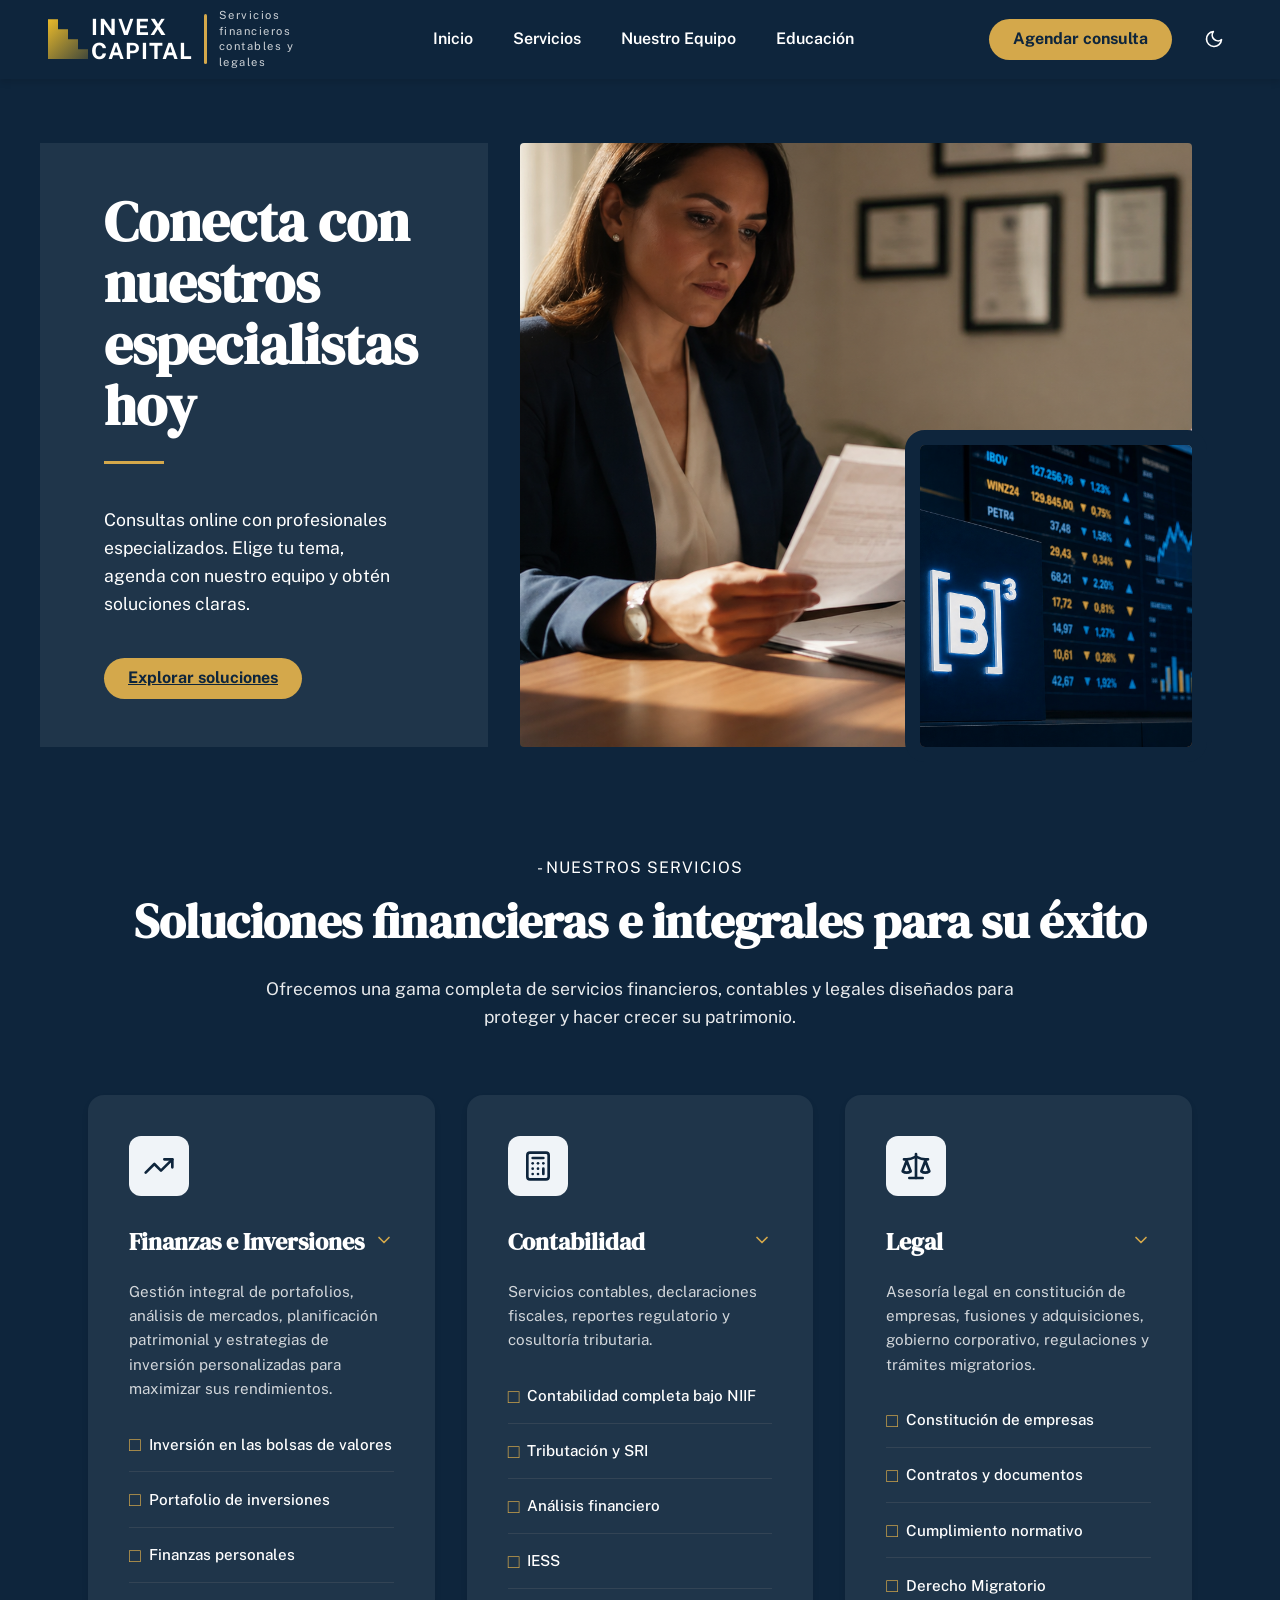
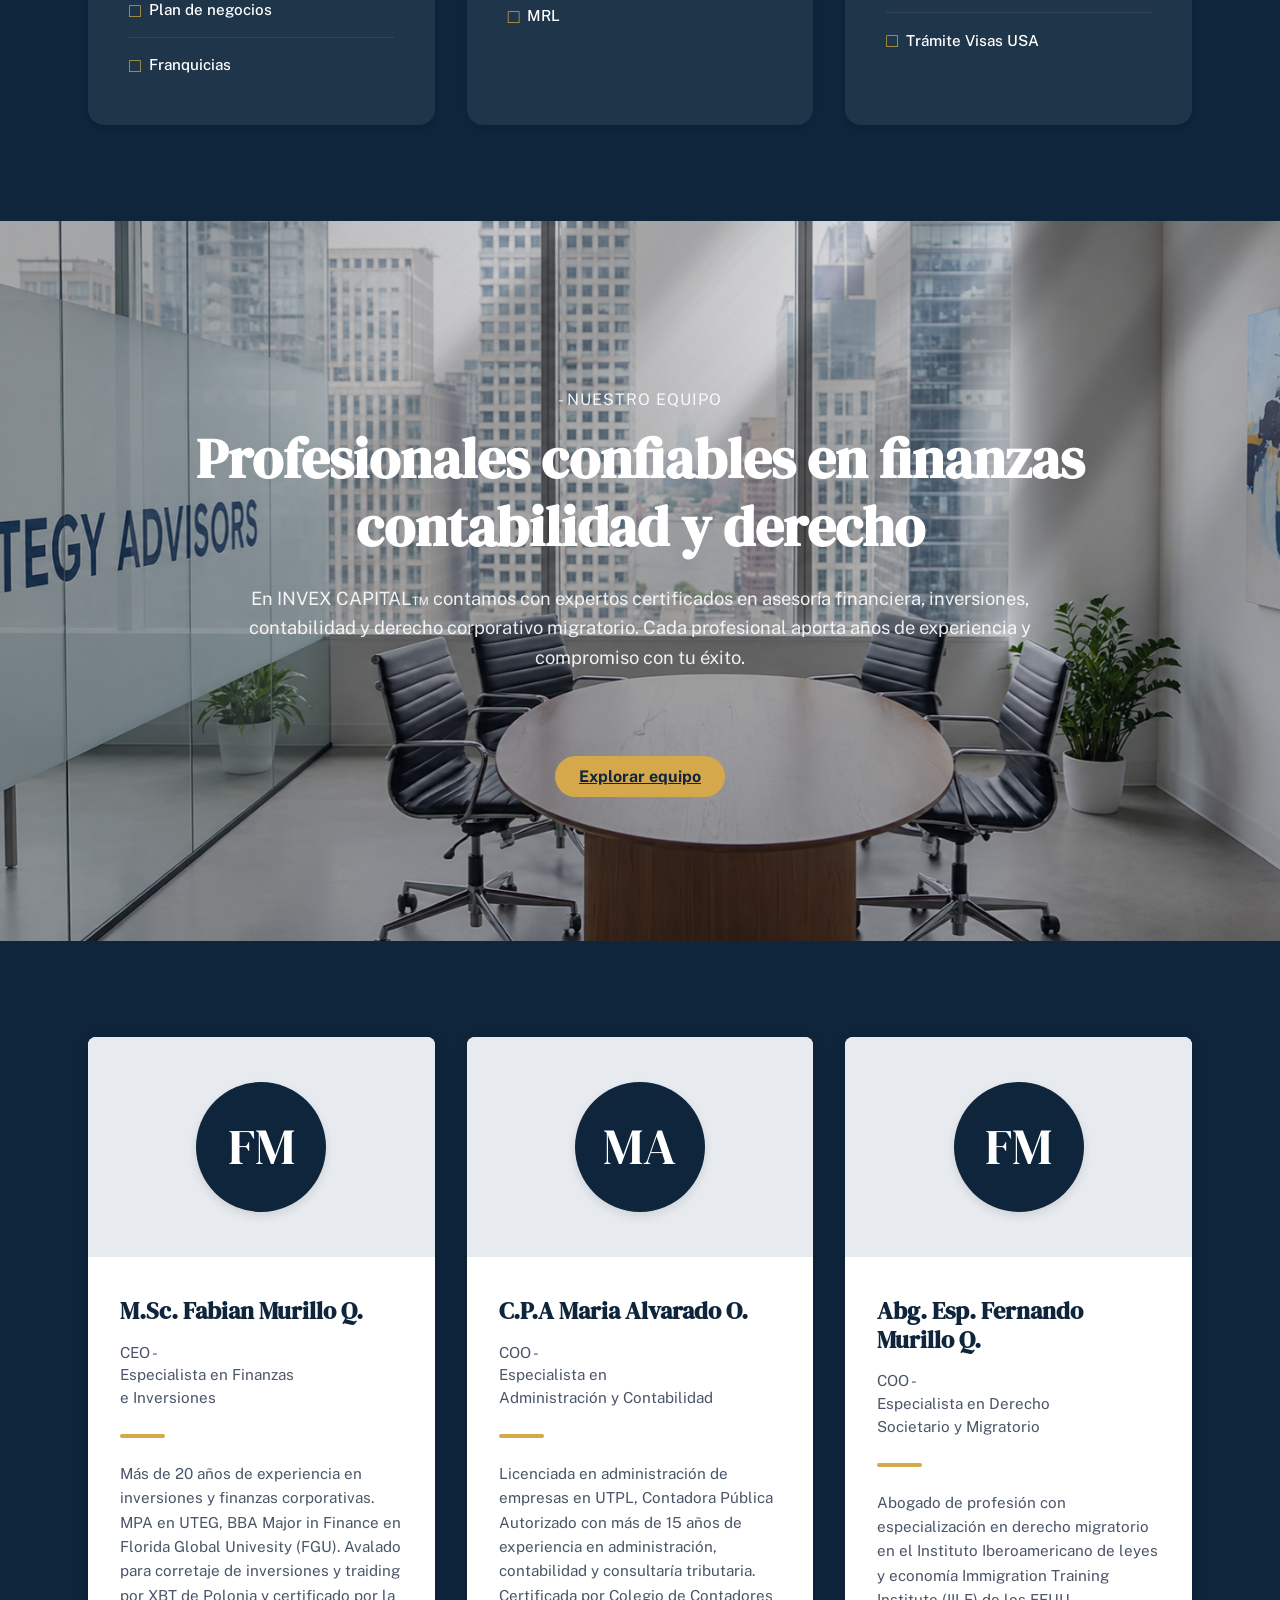
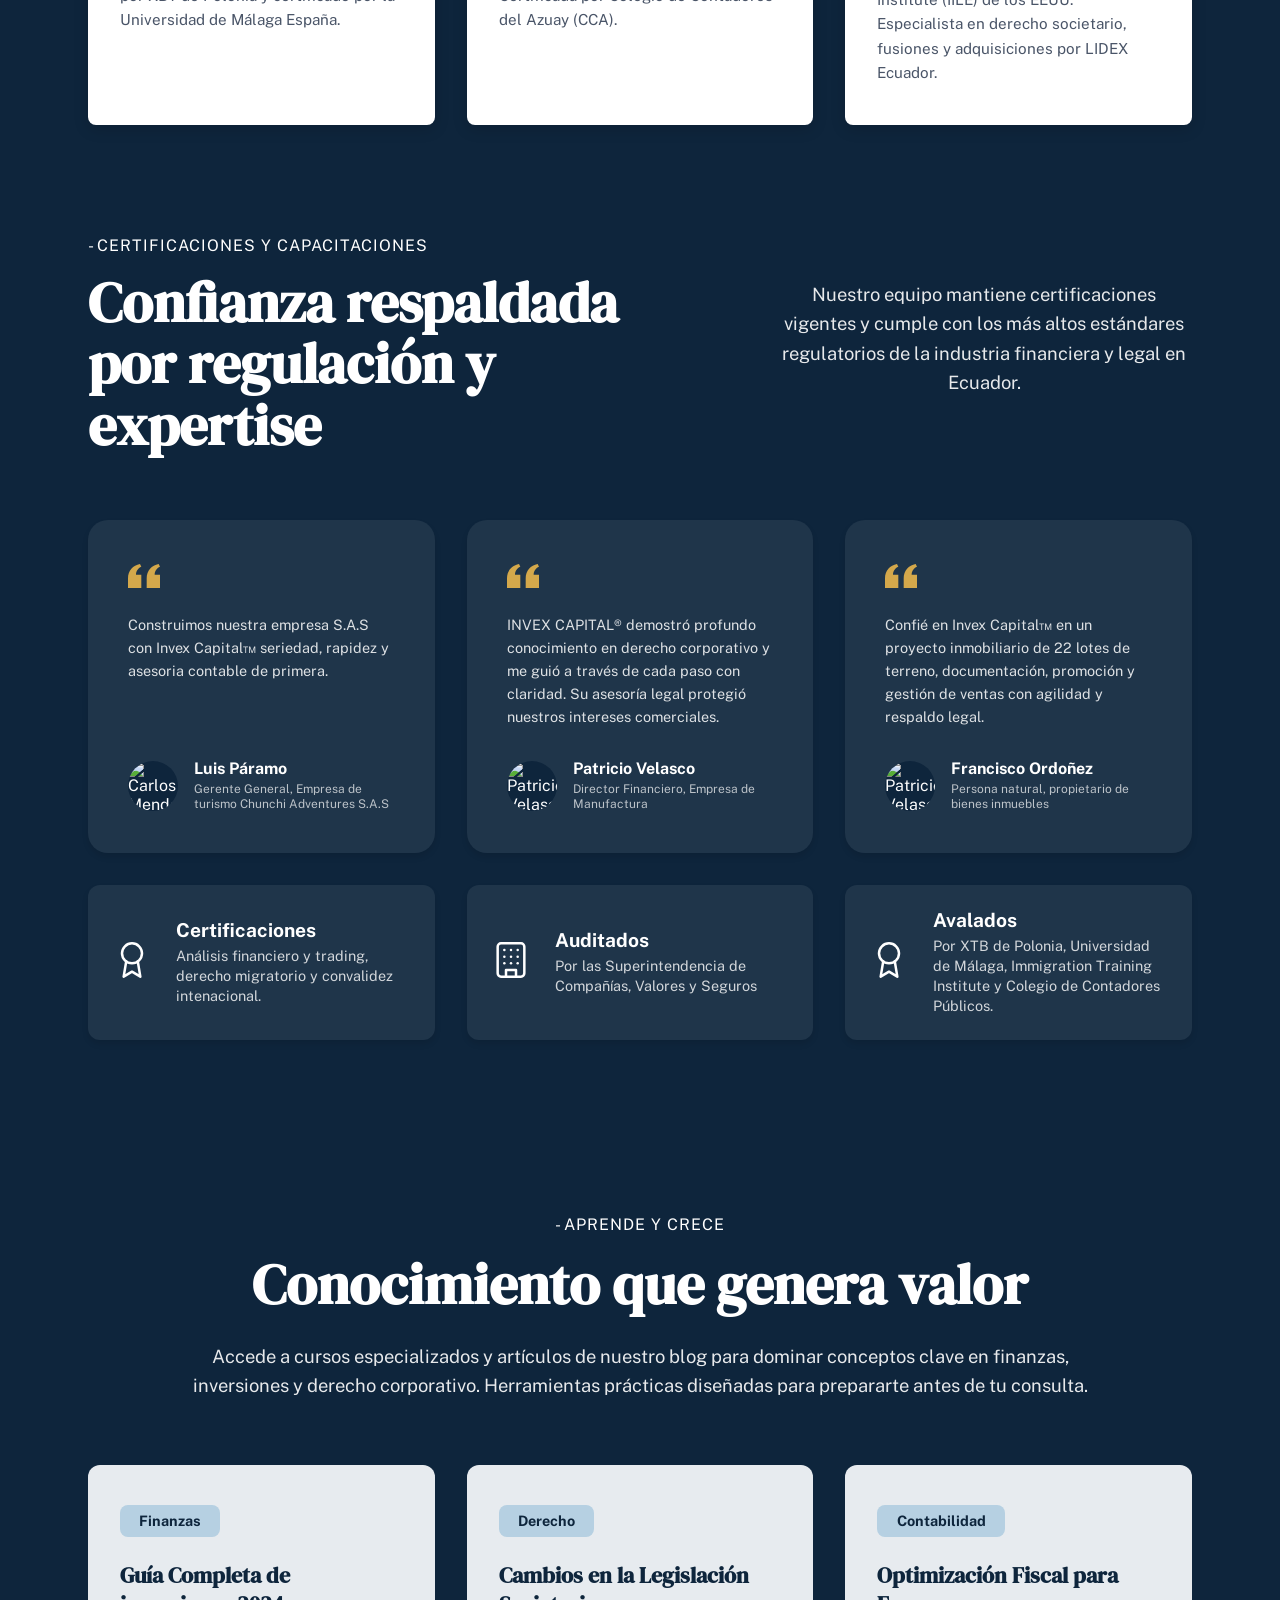
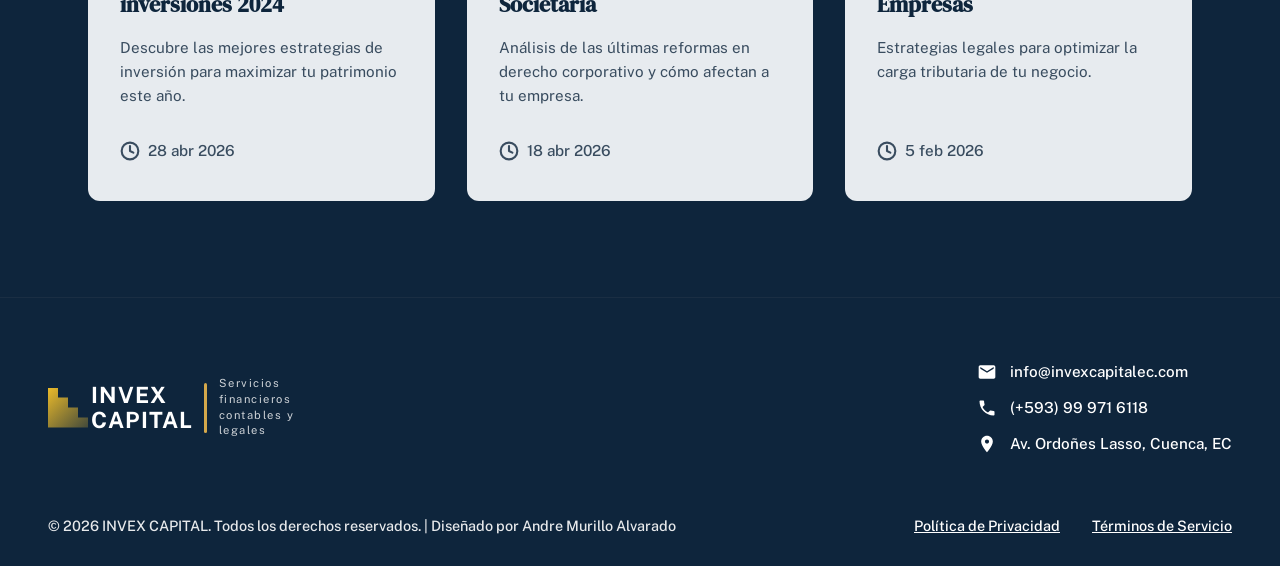
==== commit d0fa9b7f: "V1.0 Depuracion Responsive Design" ====
--- a/index.html
+++ b/index.html
@@ -905,7 +905,7 @@
             </div>
             <div class="logo-divider"></div>
             <div class="logo-subtitle">
-              Servicios<br />financieros<br />contables y<br />legal societario
+              Servicios<br />financieros<br />contables y<br />legales
             </div>
           </div>
 
--- a/css/index.css
+++ b/css/index.css
@@ -1,3 +1,16 @@
+/* --- RESET GLOBAL PARA EVITAR DESBORDAMIENTOS --- */
+*,
+*::before,
+*::after {
+  box-sizing: border-box;
+}
+
+html,
+body {
+  max-width: 100vw;
+  overflow-x: hidden; /* Esto corta de raíz cualquier scroll horizontal */
+}
+
 html {
   scroll-behavior: smooth;
 }
--- a/css/header.css
+++ b/css/header.css
@@ -16,7 +16,7 @@
 .logo-container {
   display: flex;
   align-items: center;
-  gap: 1rem;
+  gap: 0.2rem;
 }
 
 /* Aproximación visual del ícono de cuadros escalonados con CSS */
--- a/css/certificaciones.css
+++ b/css/certificaciones.css
@@ -202,7 +202,7 @@
 
 @media (max-width: 768px) {
   .trust-section {
-    padding: 4rem 1.5rem;
+    padding: 4rem 1.5rem 0rem 1.5rem;
   }
 
   .trust-title {
--- a/css/educacion.css
+++ b/css/educacion.css
@@ -145,7 +145,7 @@
 
 @media (max-width: 768px) {
   .edu-section {
-    padding: 4rem 1.5rem;
+    padding: 6rem 3rem 0rem 3rem;
   }
 
   .edu-title {
--- a/css/footer.css
+++ b/css/footer.css
@@ -21,7 +21,7 @@
   display: flex;
   justify-content: space-between;
   align-items: center;
-  margin-bottom: 3rem;
+  margin-bottom: 2rem;
 }
 
 /* Reutilizando la clase .logo-container del header */
@@ -99,20 +99,22 @@
 
   .legal-links {
     gap: 1.5rem;
+    display: flex;
+    flex-direction: column;
   }
 }
 
 /* Pequeño ajuste para pantallas muy pequeñas (celulares verticales) */
 @media (max-width: 480px) {
   .footer-top .logo-container {
-    flex-direction: column;
-    align-items: flex-start;
+    flex-direction: row;
+    align-items: center;
     gap: 0.5rem;
   }
 
   .footer-top .logo-divider {
-    width: 50px;
-    height: 3px;
+    width: 3px;
+    height: 50px;
     margin: 0.5rem 0;
   }
 }
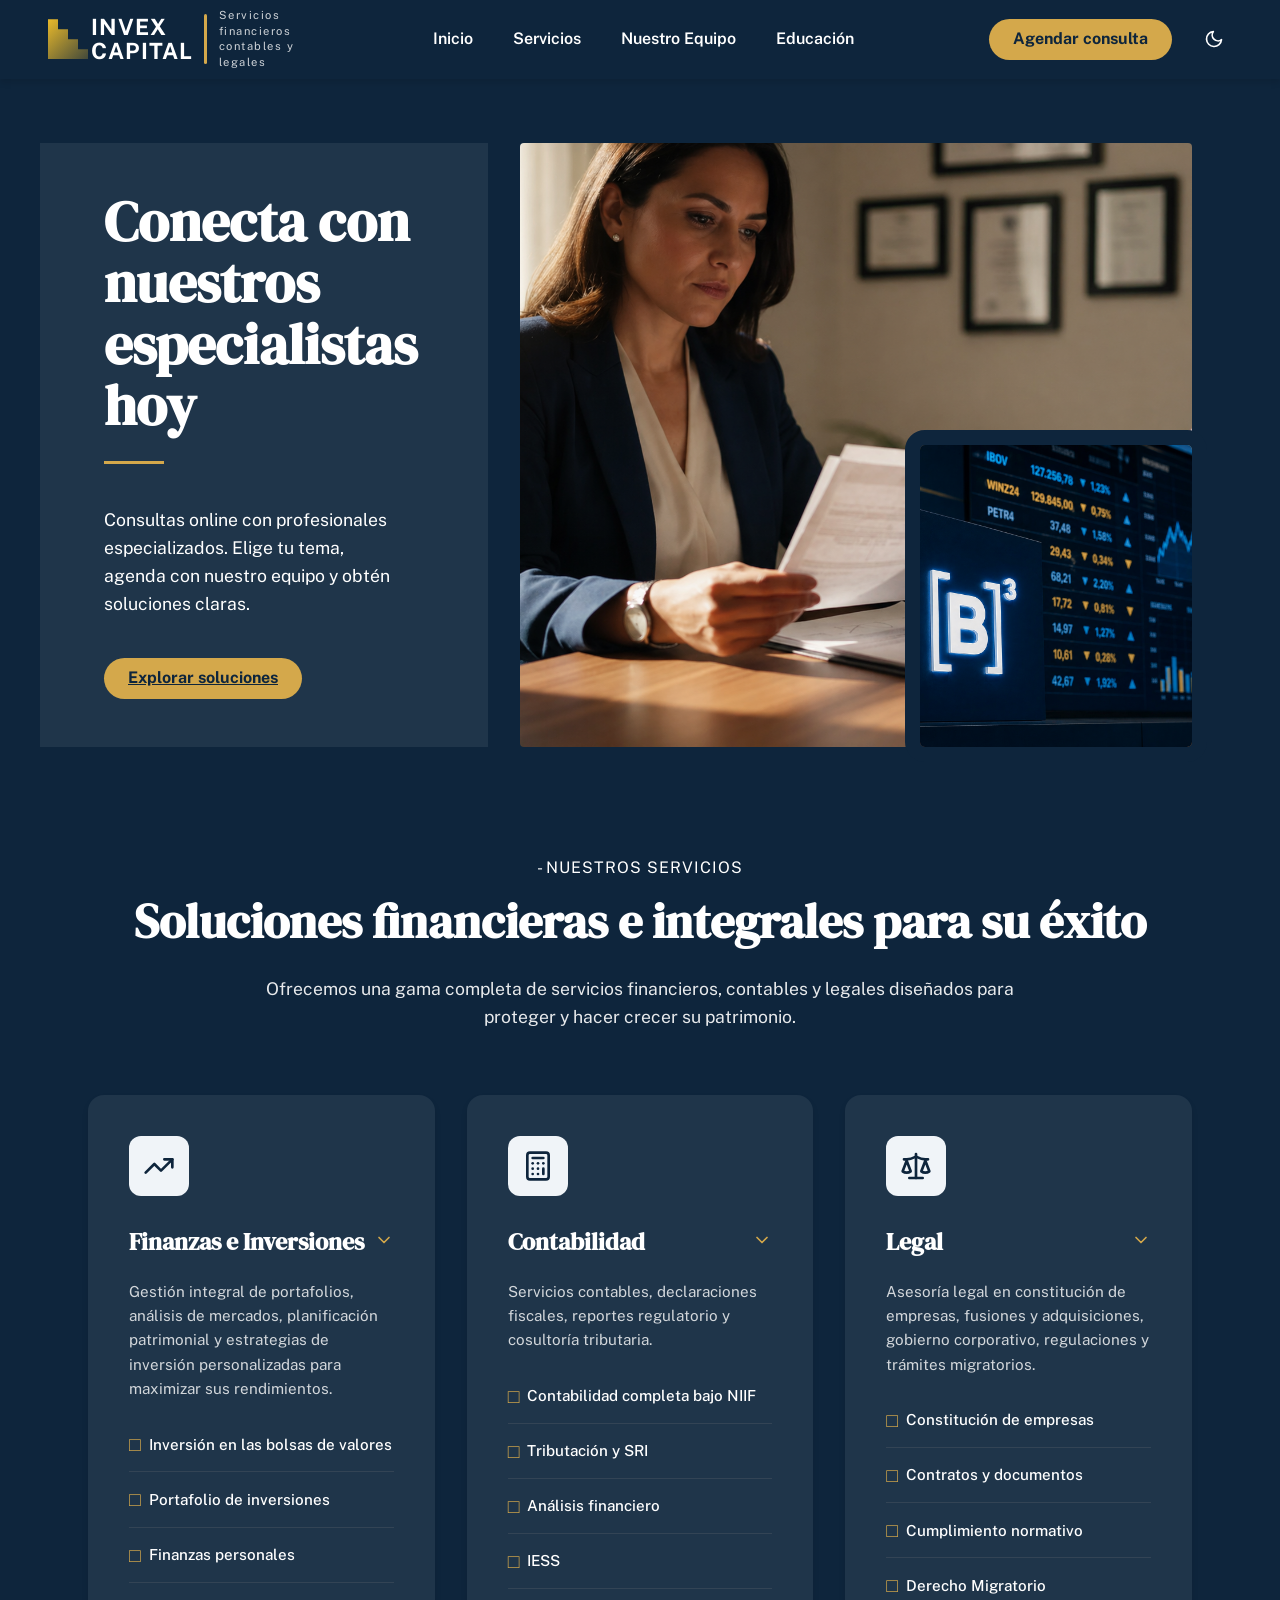
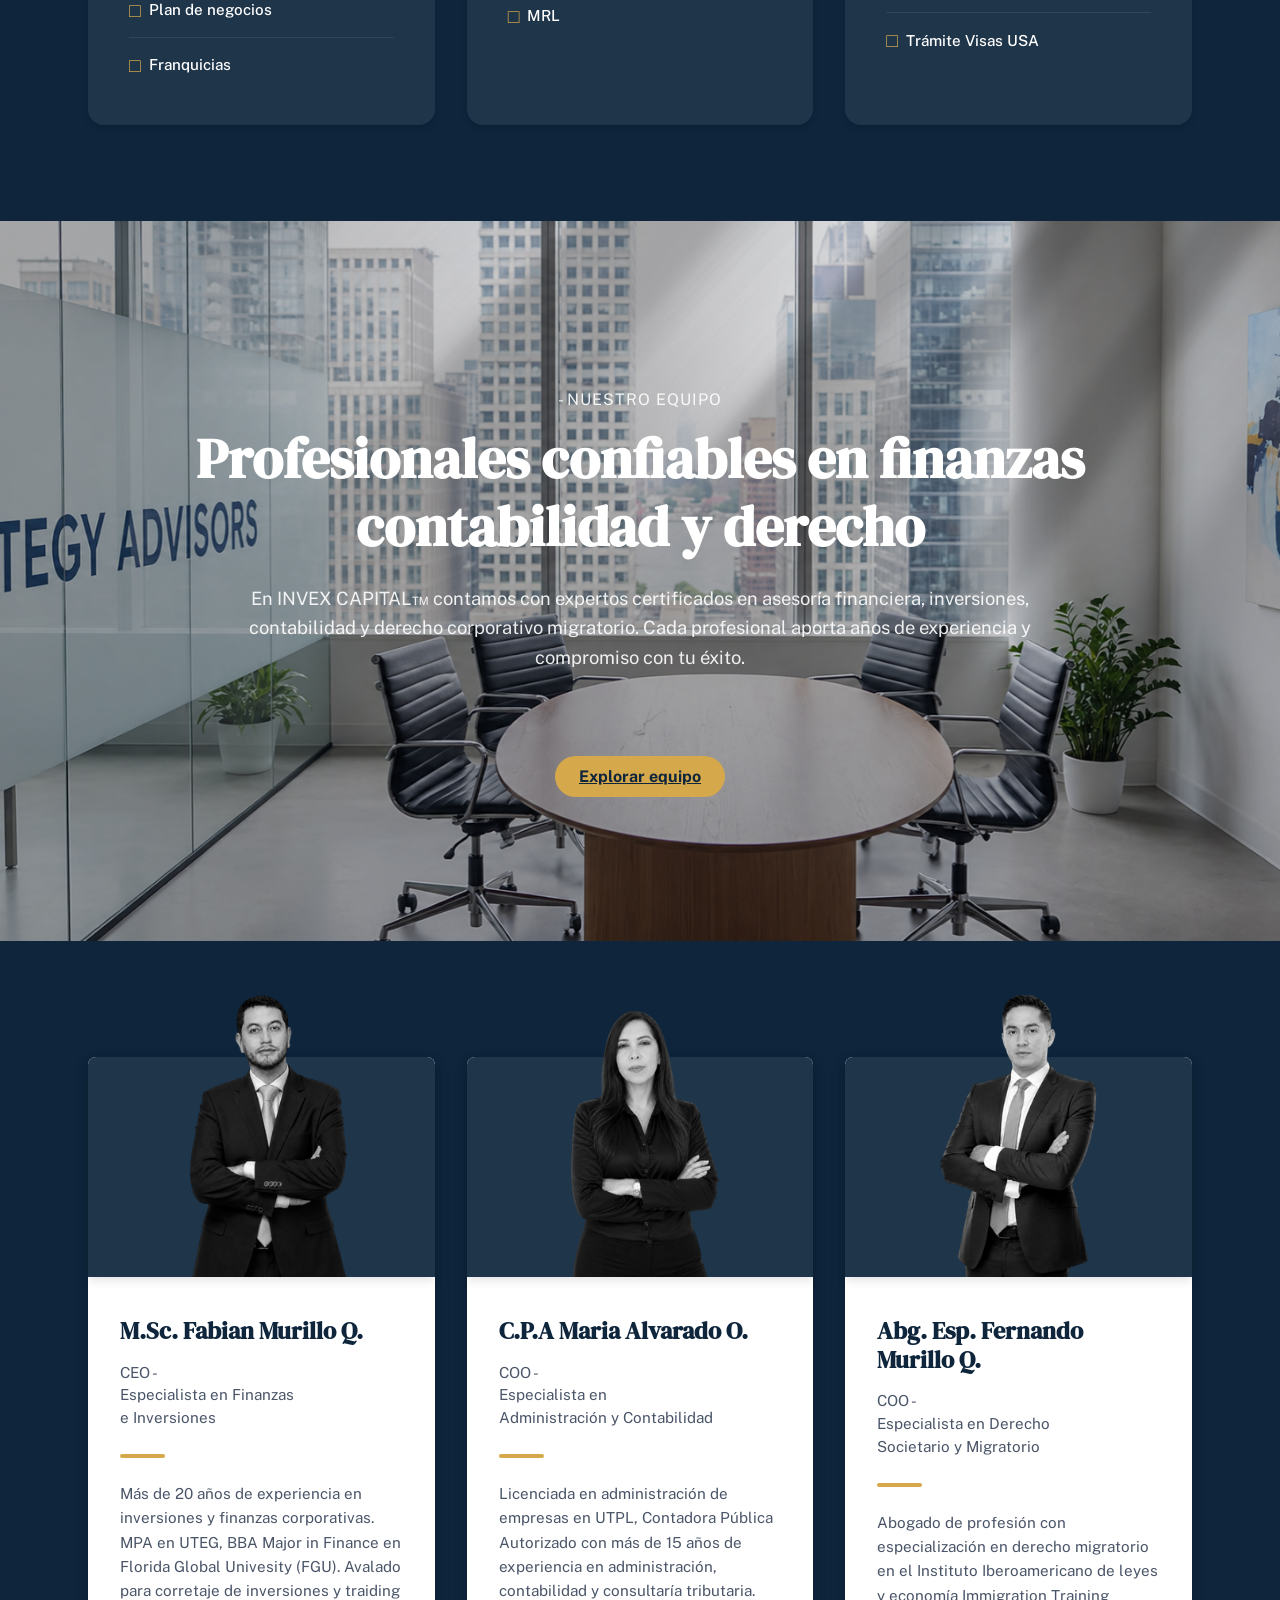
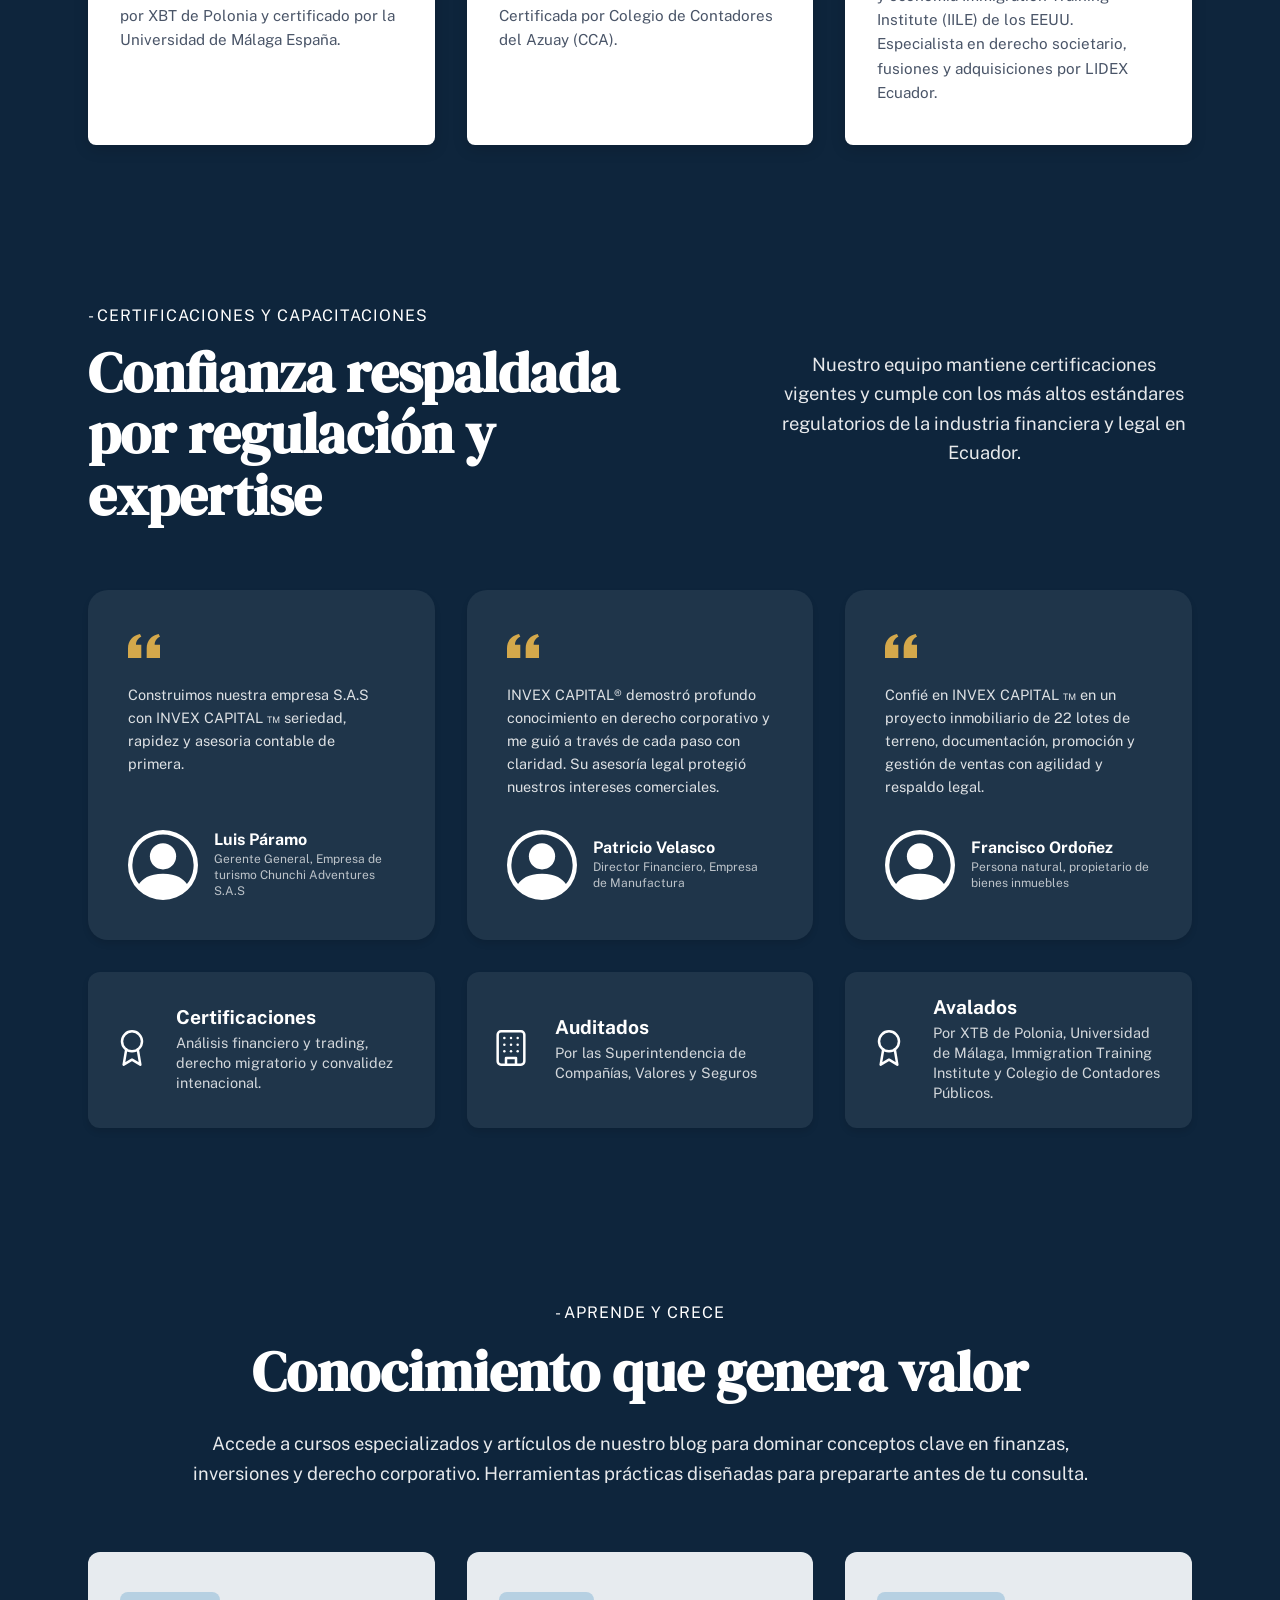
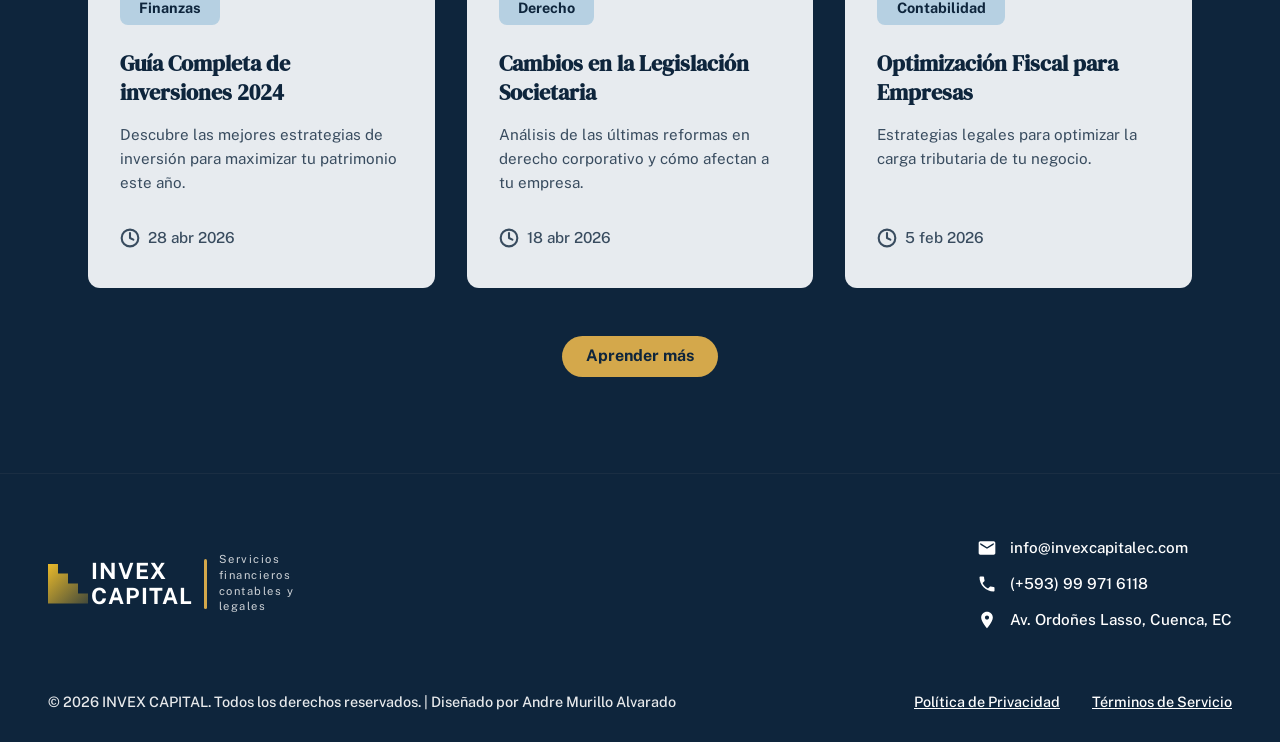
==== commit f58bbac9: "V1.0 Fotos Listas" ====
--- a/index.html
+++ b/index.html
@@ -485,9 +485,13 @@
           <div class="team-card-top">
             <div class="team-avatar">
               <!-- Iniciales actuales -->
-              <span class="initials titulo">FM</span>
+              <!-- <span class="initials titulo">FM</span>-->
               <!-- Descomenta y usa esta etiqueta cuando tengas la foto -->
-              <!-- <img src="ruta/a/foto-fabian.jpg" alt="Foto de Fabian" class="avatar-img"> -->
+              <img
+                src="./assets/fm1.png"
+                alt="Foto de Fabian"
+                class="avatar-img"
+              />
             </div>
           </div>
           <!-- Contenido de la tarjeta -->
@@ -513,8 +517,12 @@
         <div class="team-card">
           <div class="team-card-top">
             <div class="team-avatar">
-              <span class="initials titulo">MA</span>
-              <!-- <img src="ruta/a/foto-maria.jpg" alt="Foto de Maria" class="avatar-img"> -->
+              <!--<span class="initials titulo">MA</span>-->
+              <img
+                src="./assets/ma.png"
+                alt="Foto de Maria"
+                class="avatar-img"
+              />
             </div>
           </div>
           <div class="team-card-bottom">
@@ -538,8 +546,12 @@
         <div class="team-card">
           <div class="team-card-top">
             <div class="team-avatar">
-              <span class="initials titulo">FM</span>
-              <!-- <img src="ruta/a/foto-fernando.jpg" alt="Foto de Fernando" class="avatar-img"> -->
+              <!--<span class="initials titulo">FM</span>-->
+              <img
+                src="./assets/fm2.png"
+                alt="Foto de Fernando"
+                class="avatar-img"
+              />
             </div>
           </div>
           <div class="team-card-bottom">
@@ -600,16 +612,23 @@
             </svg>
           </div>
           <p class="testimonial-text">
-            Construimos nuestra empresa S.A.S con Invex Capital™ seriedad,
+            Construimos nuestra empresa S.A.S con INVEX CAPITAL ™ seriedad,
             rapidez y asesoria contable de primera.
           </p>
           <div class="testimonial-author">
             <!-- Sustituir con la ruta a la foto real -->
-            <img
-              src="ruta/a/foto-carlos.jpg"
-              alt="Carlos Mendoza"
-              class="author-img"
-            />
+            <svg
+              xmlns="http://www.w3.org/2000/svg"
+              fill="currentColor"
+              class="bi bi-person-circle"
+              viewBox="0 0 16 16"
+            >
+              <path d="M11 6a3 3 0 1 1-6 0 3 3 0 0 1 6 0" />
+              <path
+                fill-rule="evenodd"
+                d="M0 8a8 8 0 1 1 16 0A8 8 0 0 1 0 8m8-7a7 7 0 0 0-5.468 11.37C3.242 11.226 4.805 10 8 10s4.757 1.225 5.468 2.37A7 7 0 0 0 8 1"
+              />
+            </svg>
             <div class="author-info">
               <h4>Luis Páramo</h4>
               <span
@@ -641,11 +660,18 @@
             protegió nuestros intereses comerciales.
           </p>
           <div class="testimonial-author">
-            <img
-              src="ruta/a/foto-patricio1.jpg"
-              alt="Patricio Velasco"
-              class="author-img"
-            />
+            <svg
+              xmlns="http://www.w3.org/2000/svg"
+              fill="currentColor"
+              class="bi bi-person-circle"
+              viewBox="0 0 16 16"
+            >
+              <path d="M11 6a3 3 0 1 1-6 0 3 3 0 0 1 6 0" />
+              <path
+                fill-rule="evenodd"
+                d="M0 8a8 8 0 1 1 16 0A8 8 0 0 1 0 8m8-7a7 7 0 0 0-5.468 11.37C3.242 11.226 4.805 10 8 10s4.757 1.225 5.468 2.37A7 7 0 0 0 8 1"
+              />
+            </svg>
             <div class="author-info">
               <h4>Patricio Velasco</h4>
               <span>Director Financiero, Empresa de Manufactura</span>
@@ -669,16 +695,23 @@
             </svg>
           </div>
           <p class="testimonial-text">
-            Confié en Invex Capital™ en un proyecto inmobiliario de 22 lotes de
+            Confié en INVEX CAPITAL ™ en un proyecto inmobiliario de 22 lotes de
             terreno, documentación, promoción y gestión de ventas con agilidad y
             respaldo legal.
           </p>
           <div class="testimonial-author">
-            <img
-              src="ruta/a/foto-patricio2.jpg"
-              alt="Patricio Velasco"
-              class="author-img"
-            />
+            <svg
+              xmlns="http://www.w3.org/2000/svg"
+              fill="currentColor"
+              class="bi bi-person-circle"
+              viewBox="0 0 16 16"
+            >
+              <path d="M11 6a3 3 0 1 1-6 0 3 3 0 0 1 6 0" />
+              <path
+                fill-rule="evenodd"
+                d="M0 8a8 8 0 1 1 16 0A8 8 0 0 1 0 8m8-7a7 7 0 0 0-5.468 11.37C3.242 11.226 4.805 10 8 10s4.757 1.225 5.468 2.37A7 7 0 0 0 8 1"
+              />
+            </svg>
             <div class="author-info">
               <h4>Francisco Ordoñez</h4>
               <span>Persona natural, propietario de bienes inmuebles </span>
@@ -890,6 +923,8 @@
           </div>
         </a>
       </div>
+
+      <a href="blog.html"><button class="btn-primary">Aprender más</button></a>
     </section>
 
     <!-- FOOTER -->
--- a/css/equipo_cards.css
+++ b/css/equipo_cards.css
@@ -16,9 +16,11 @@
   display: flex;
   flex-direction: column;
   border-radius: 8px;
-  overflow: hidden;
+  /* overflow: hidden; -- Removido para permitir que la foto sobresalga hacia arriba */
   box-shadow: 0 4px 15px rgba(0, 0, 0, 0.15);
   background-color: #ffffff; /* Fondo blanco fijo para contrastar */
+  margin-top: 20px;
+  margin-bottom: 50px;
   transition: transform 0.3s ease;
 }
 
@@ -31,10 +33,10 @@
 /* --- PARTE SUPERIOR DE LA TARJETA --- */
 .team-card-top {
   /* Aquí podrás cambiar este background-color por un background-image en el futuro */
-  background-color: var(--bg-card-2);
   background-size: cover;
   background-position: center;
   height: 220px;
+  border-radius: 8px 8px 0 0; /* Mantiene las esquinas superiores redondeadas */
   display: flex;
   align-items: center;
   justify-content: center;
@@ -42,15 +44,14 @@
 
 /* --- AVATAR (CÍRCULO) --- */
 .team-avatar {
-  width: 130px;
-  height: 130px;
-  border-radius: 50%;
-  background-color: var(--primario);
+  width: 100%;
+  height: 100%;
+  background-color: var(--bg-card);
   display: flex;
   align-items: center;
   justify-content: center;
-  overflow: hidden; /* Asegura que la foto futura no se salga del círculo */
   position: relative;
+  border-radius: 8px 8px 0 0;
   box-shadow: 0 4px 10px rgba(0, 0, 0, 0.1);
 }
 
@@ -62,16 +63,25 @@
 
 /* Estilo preparado para cuando agregues las fotos de perfil */
 .avatar-img {
-  width: 100%;
-  height: 100%;
+  width: auto;
+  height: 130%; /* Altura superior al 100% para crear el efecto de sobresalir */
   object-fit: cover;
   position: absolute;
-  top: 0;
-  left: 0;
+  object-position: bottom; /* Alinea visualmente el interior de la foto hacia abajo */
+  position: center;
+  bottom: 0; /* Ancla físicamente la imagen a la base del contenedor */
+  left: 20;
+  filter: grayscale(100%); /* Imagen en blanco y negro por defecto */
+  transition: filter 0.4s ease;
+}
+
+.team-card:hover .avatar-img {
+  filter: grayscale(0%); /* Restaura el color al hacer hover sobre la tarjeta */
 }
 
 /* --- CONTENIDO DE LA TARJETA --- */
 .team-card-bottom {
+  border-radius: 0 0 8px 8px; /* Mantiene las esquinas inferiores redondeadas */
   padding: 2.5rem 2rem;
   display: flex;
   flex-direction: column;
--- a/css/certificaciones.css
+++ b/css/certificaciones.css
@@ -74,6 +74,17 @@
   transition:
     background-color 0.3s ease,
     box-shadow 0.3s ease;
+}
+
+.testimonial-card .testimonial-author svg {
+  width: 70px;
+  height: 70px;
+  color: var(--text-color);
+  flex-shrink: 0;
+}
+
+[data-theme="light"] .testimonial-card .testimonial-author svg {
+  color: var(--secundario); /* Íconos dorados en modo claro según tu diseño */
 }
 
 .quote-icon {
--- a/css/educacion.css
+++ b/css/educacion.css
@@ -44,6 +44,7 @@
   grid-template-columns: repeat(3, 1fr);
   gap: 2rem;
   text-align: left;
+  margin-bottom: 3rem;
 }
 
 .edu-card {
